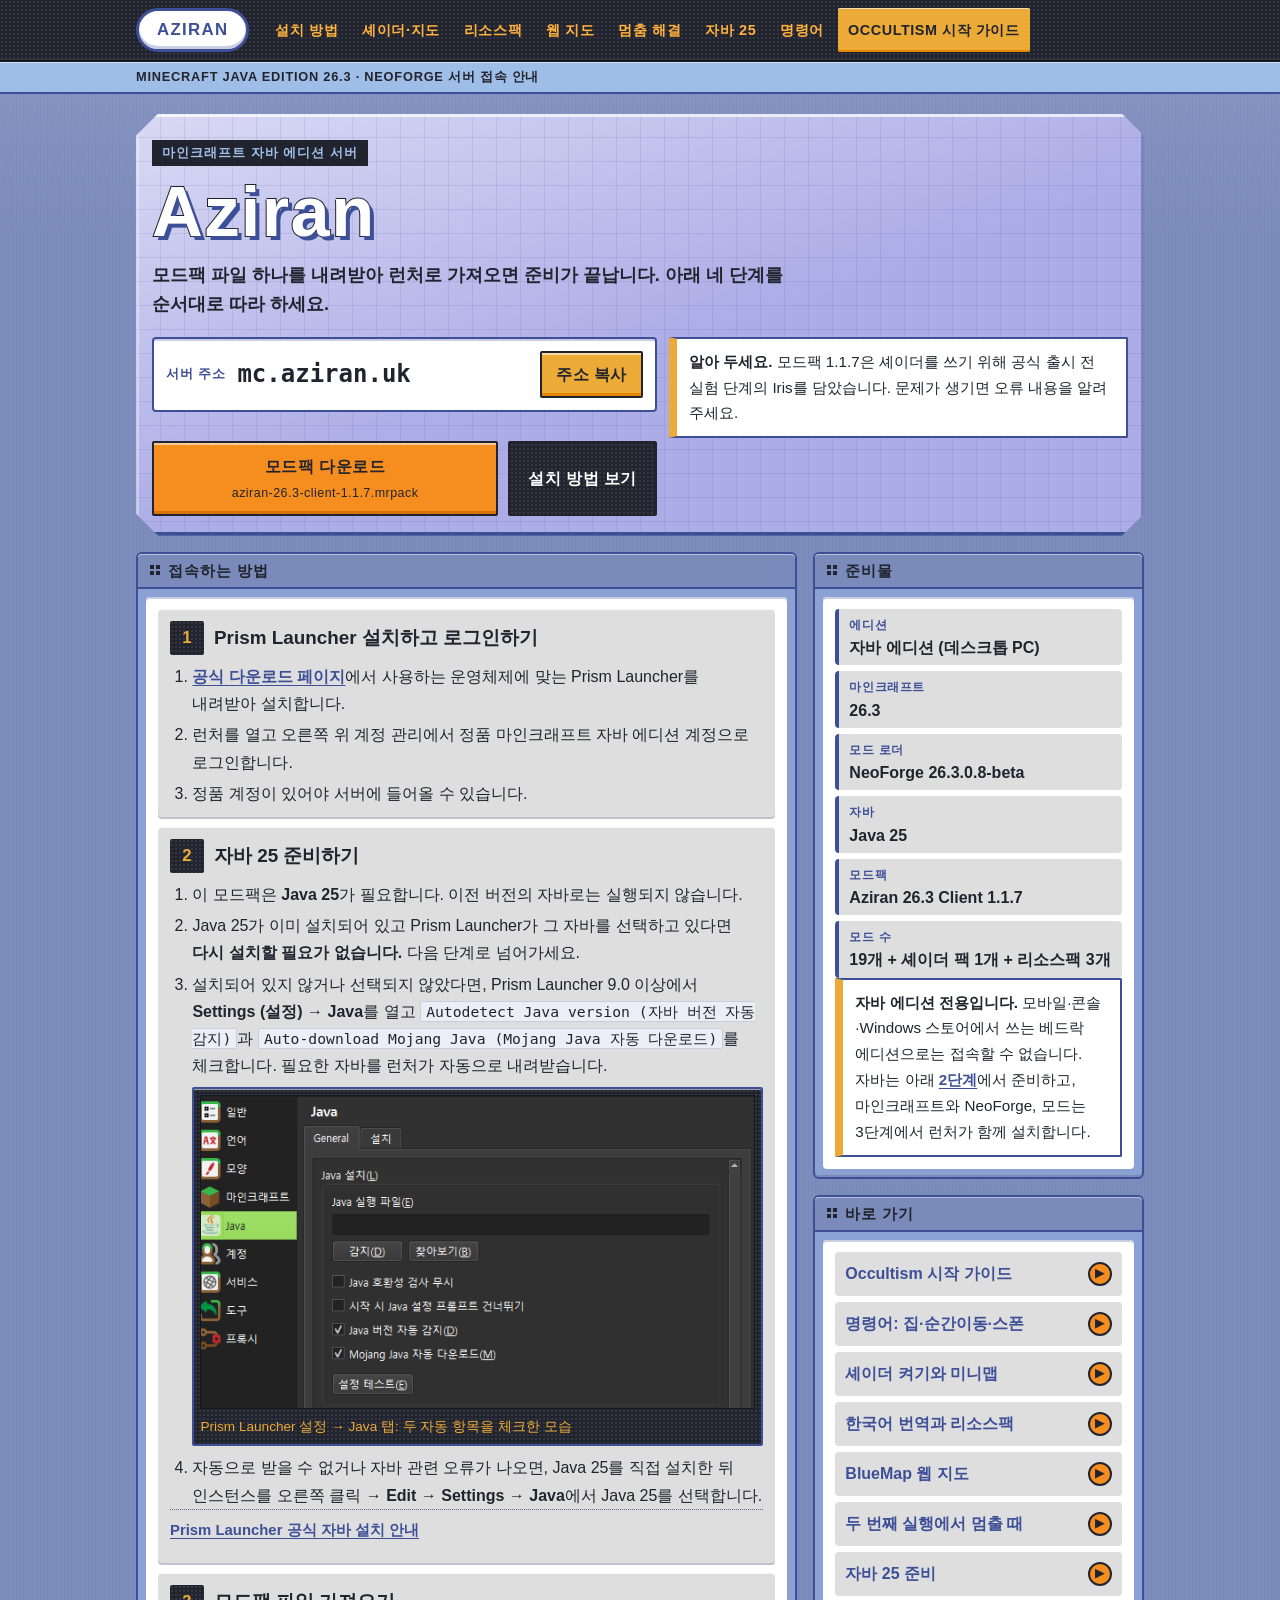
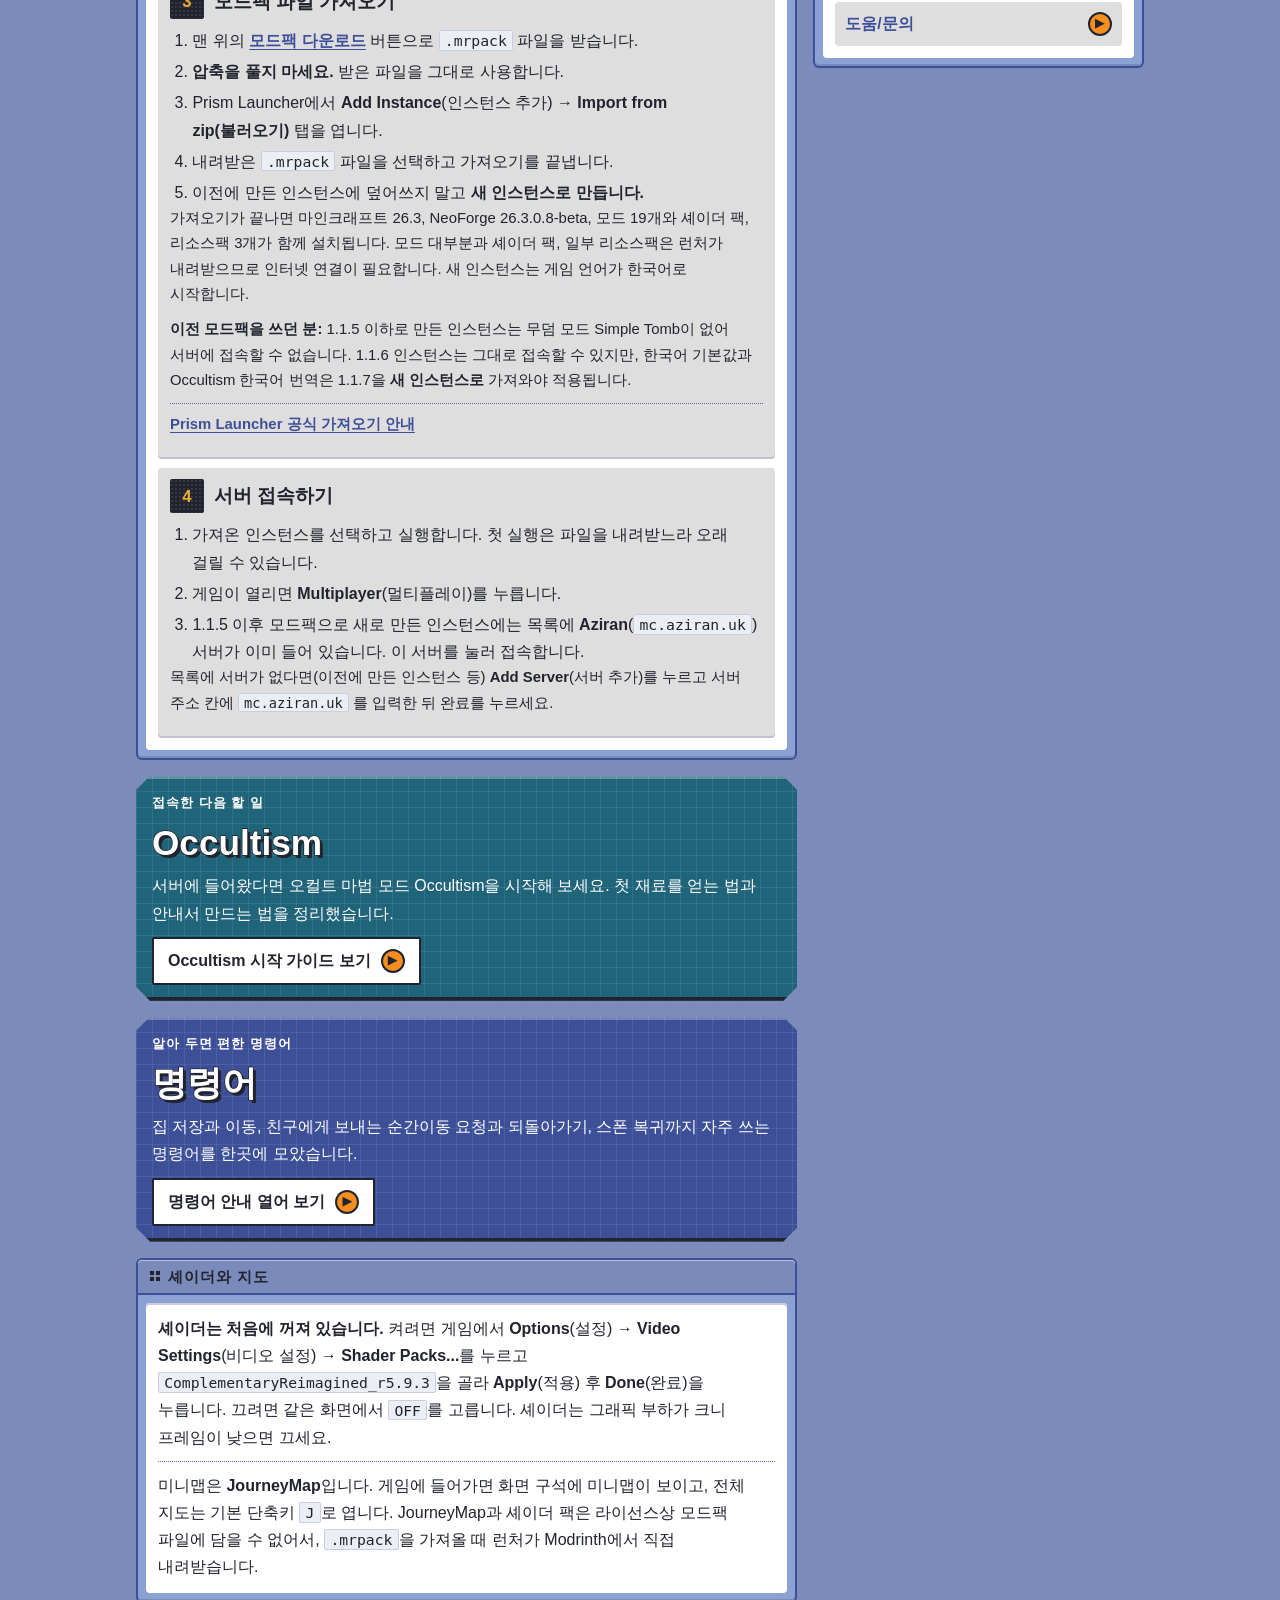
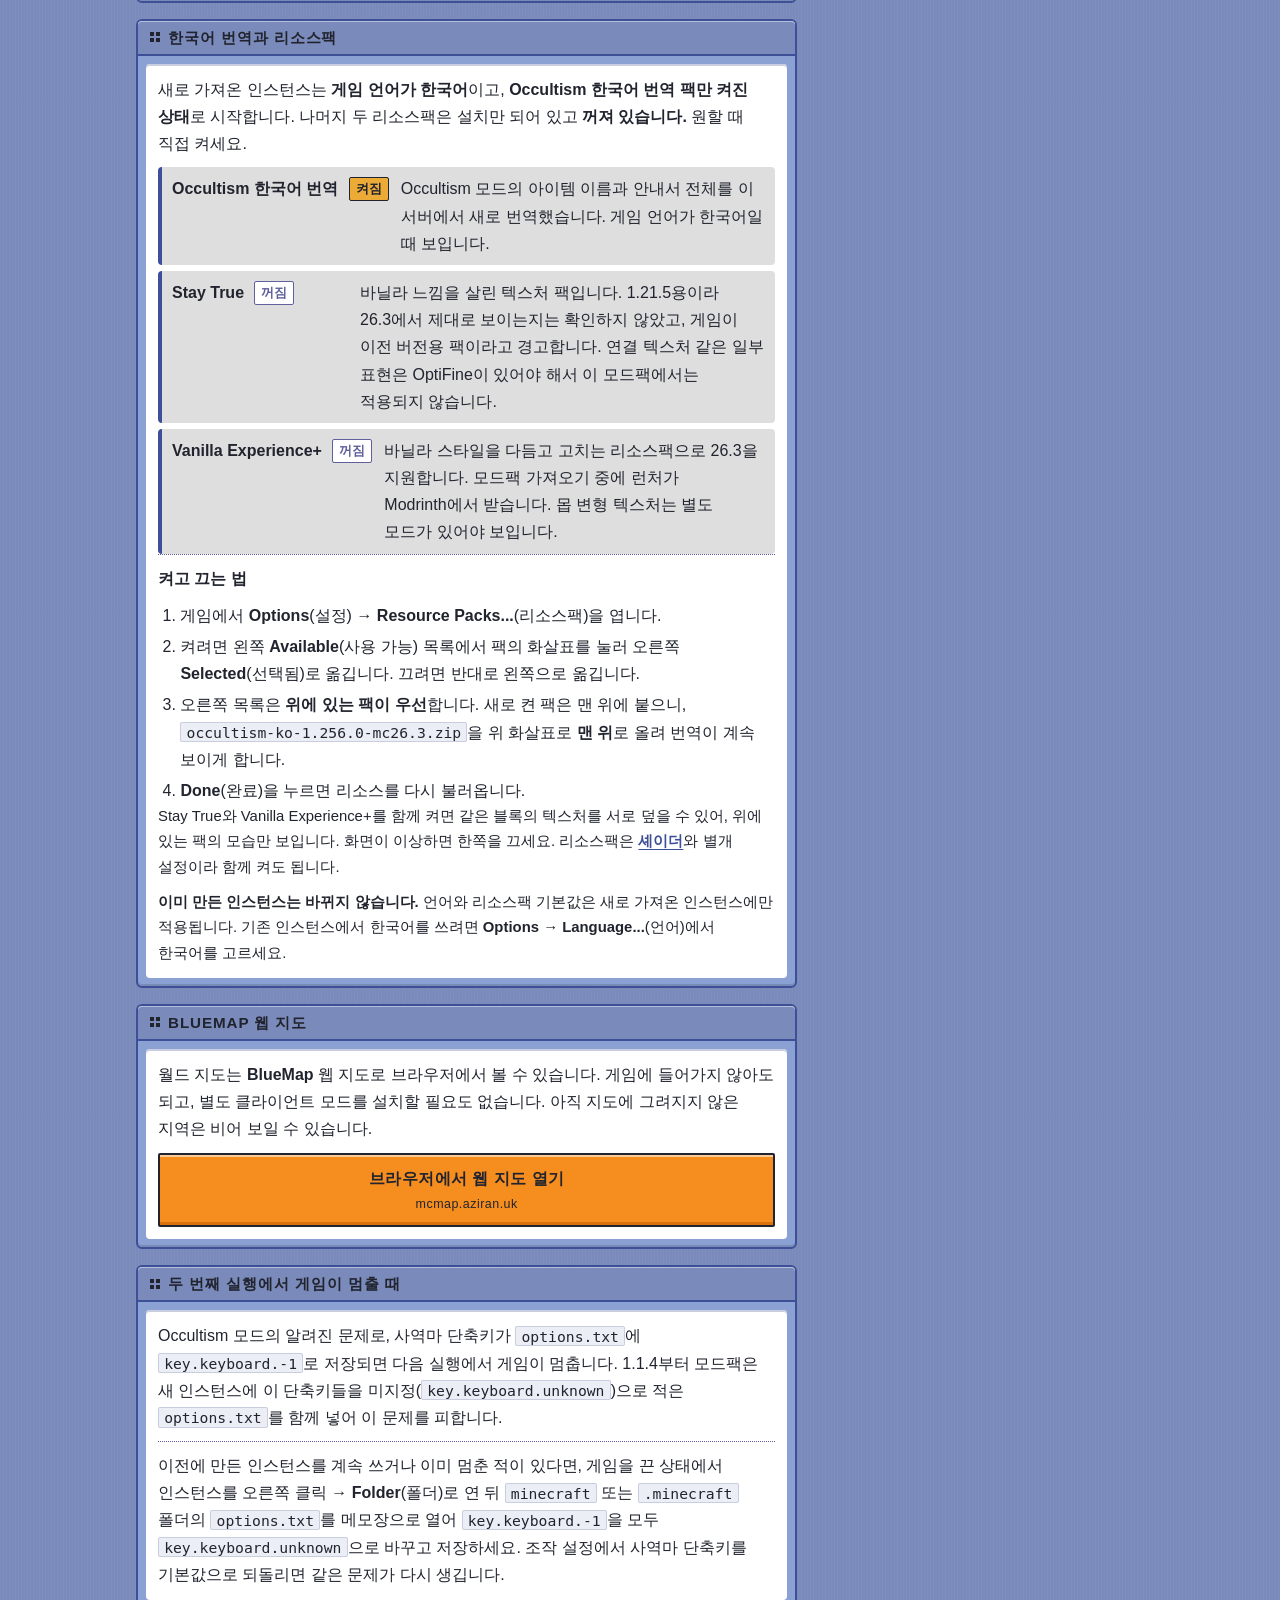
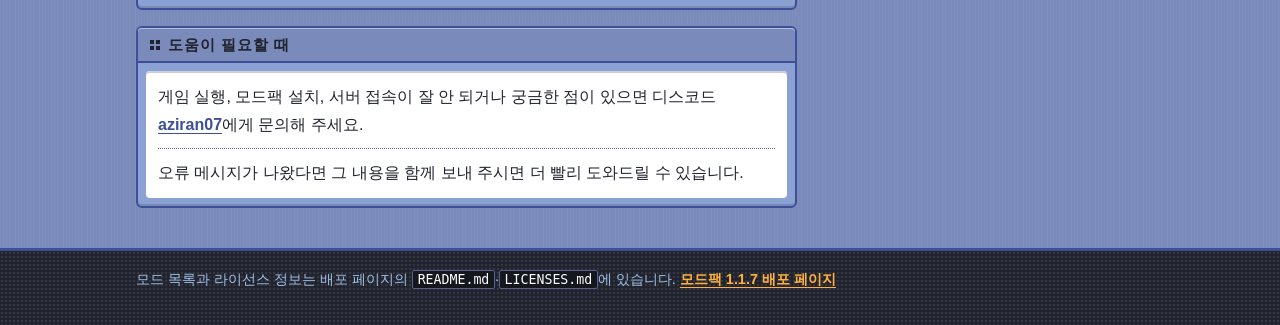
==== site/index.html @ 50ed3f06 "Build client 1.1.7 with Korean translation and optional resource packs" ====
<!DOCTYPE html>
<html lang="ko">
<head>
<meta charset="utf-8">
<meta name="viewport" content="width=device-width, initial-scale=1">
<title>Aziran 마인크래프트 서버 접속 안내</title>
<meta name="description" content="Aziran 마인크래프트 자바 에디션 서버 접속 안내. 모드팩을 내려받아 Prism Launcher로 가져오고 mc.aziran.uk 에 접속하는 방법.">
<meta name="color-scheme" content="light">
<link rel="stylesheet" href="styles.css">
<link rel="icon" href="data:image/svg+xml,%3Csvg xmlns='http://www.w3.org/2000/svg' viewBox='0 0 16 16'%3E%3Crect width='16' height='16' fill='%2321242e'/%3E%3Crect x='2' y='9' width='12' height='5' fill='%237a8aba'/%3E%3Crect x='6' y='4' width='4' height='5' fill='%23f68d1f'/%3E%3C/svg%3E">
</head>
<body>

<a class="skip-link" href="#steps">설치 방법으로 건너뛰기</a>

<header class="masthead">
  <div class="topbar">
    <div class="wrap topbar-inner">
      <a class="logo-pill" href="index.html" aria-current="page">AZIRAN</a>
      <nav aria-label="주요 메뉴">
        <ul class="nav-list">
          <li><a href="#steps">설치 방법</a></li>
          <li><a href="#extras">셰이더·지도</a></li>
          <li><a href="#resourcepacks">리소스팩</a></li>
          <li><a href="#webmap">웹 지도</a></li>
          <li><a href="#keys">멈춤 해결</a></li>
          <li><a href="#java">자바 25</a></li>
          <li><a href="commands.html">명령어</a></li>
          <li class="nav-feature"><a href="occultism.html">Occultism 시작 가이드</a></li>
        </ul>
      </nav>
    </div>
  </div>
  <div class="substrip">
    <div class="wrap"><p>Minecraft Java Edition 26.3 · NeoForge 서버 접속 안내</p></div>
  </div>
</header>

<main class="wrap layout">

  <section class="hero-panel chamfer" aria-labelledby="hero-title">
    <p class="eyebrow">마인크래프트 자바 에디션 서버</p>
    <h1 class="hero-title" id="hero-title">Aziran</h1>
    <p class="hero-lede">모드팩 파일 하나를 내려받아 런처로 가져오면 준비가 끝납니다. 아래 네 단계를 순서대로 따라 하세요.</p>

    <div class="hero-grid">
      <div>
        <div class="address">
          <span class="address-label" id="address-label">서버 주소</span>
          <code class="address-value" id="server-address" tabindex="-1">mc.aziran.uk</code>
          <button type="button" class="btn btn-ghost copy-btn" id="copy-address"
                  data-copy-target="server-address"
                  aria-describedby="address-label">주소 복사</button>
        </div>
        <p class="copy-status" id="copy-status" role="status" aria-live="polite"></p>

        <div class="cta-row">
          <a class="btn btn-primary" href="https://github.com/aziran07/AziranMinecraftServer/releases/download/client-1.1.7/aziran-26.3-client-1.1.7.mrpack">
            모드팩 다운로드
            <span class="btn-sub">aziran-26.3-client-1.1.7.mrpack</span>
          </a>
          <a class="btn btn-quiet" href="#steps">설치 방법 보기</a>
        </div>
      </div>

      <p class="note note-hero">
        <strong>알아 두세요.</strong> 모드팩 1.1.7은 셰이더를 쓰기 위해 공식 출시 전 실험 단계의 Iris를 담았습니다.
        문제가 생기면 오류 내용을 알려 주세요.
      </p>
    </div>
  </section>

  <aside class="rail" aria-label="준비물과 바로 가기">

    <section class="panel" aria-labelledby="specs-title">
      <h2 class="panel-head" id="specs-title">준비물</h2>
      <div class="panel-body">
        <dl class="spec-grid">
          <div class="spec">
            <dt>에디션</dt>
            <dd>자바 에디션 (데스크톱 PC)</dd>
          </div>
          <div class="spec">
            <dt>마인크래프트</dt>
            <dd>26.3</dd>
          </div>
          <div class="spec">
            <dt>모드 로더</dt>
            <dd>NeoForge 26.3.0.8-beta</dd>
          </div>
          <div class="spec">
            <dt>자바</dt>
            <dd>Java 25</dd>
          </div>
          <div class="spec">
            <dt>모드팩</dt>
            <dd>Aziran 26.3 Client 1.1.7</dd>
          </div>
          <div class="spec">
            <dt>모드 수</dt>
            <dd>19개 + 셰이더 팩 1개 + 리소스팩 3개</dd>
          </div>
        </dl>
        <p class="note">
          <strong>자바 에디션 전용입니다.</strong> 모바일·콘솔·Windows 스토어에서 쓰는 베드락 에디션으로는 접속할 수 없습니다.
          자바는 아래 <a href="#java">2단계</a>에서 준비하고, 마인크래프트와 NeoForge, 모드는 3단계에서 런처가 함께 설치합니다.
        </p>
      </div>
    </section>

    <nav class="panel" aria-labelledby="quick-title">
      <h2 class="panel-head" id="quick-title">바로 가기</h2>
      <div class="panel-body">
        <ul class="quick-links">
          <li><a href="occultism.html">Occultism 시작 가이드 <span class="arrow" aria-hidden="true">▶</span></a></li>
          <li><a href="commands.html">명령어: 집·순간이동·스폰 <span class="arrow" aria-hidden="true">▶</span></a></li>
          <li><a href="#extras">셰이더 켜기와 미니맵 <span class="arrow" aria-hidden="true">▶</span></a></li>
          <li><a href="#resourcepacks">한국어 번역과 리소스팩 <span class="arrow" aria-hidden="true">▶</span></a></li>
          <li><a href="#webmap">BlueMap 웹 지도 <span class="arrow" aria-hidden="true">▶</span></a></li>
          <li><a href="#keys">두 번째 실행에서 멈출 때 <span class="arrow" aria-hidden="true">▶</span></a></li>
          <li><a href="#java">자바 25 준비 <span class="arrow" aria-hidden="true">▶</span></a></li>
          <li><a href="#help">도움/문의 <span class="arrow" aria-hidden="true">▶</span></a></li>
        </ul>
      </div>
    </nav>

  </aside>

  <div class="content">

    <section class="panel" id="steps" aria-labelledby="steps-title">
      <h2 class="panel-head" id="steps-title">접속하는 방법</h2>
      <div class="panel-body">
        <ol class="step-list">

          <li class="step">
            <h3 class="step-title"><span class="step-num" aria-hidden="true">1</span>Prism Launcher 설치하고 로그인하기</h3>
            <ol class="substeps">
              <li><a href="https://prismlauncher.org/download/">공식 다운로드 페이지</a>에서 사용하는 운영체제에 맞는 Prism Launcher를 내려받아 설치합니다.</li>
              <li>런처를 열고 오른쪽 위 계정 관리에서 정품 마인크래프트 자바 에디션 계정으로 로그인합니다.</li>
              <li>정품 계정이 있어야 서버에 들어올 수 있습니다.</li>
            </ol>
          </li>

          <li class="step" id="java">
            <h3 class="step-title"><span class="step-num" aria-hidden="true">2</span>자바 25 준비하기</h3>
            <ol class="substeps">
              <li>이 모드팩은 <strong>Java 25</strong>가 필요합니다. 이전 버전의 자바로는 실행되지 않습니다.</li>
              <li>Java 25가 이미 설치되어 있고 Prism Launcher가 그 자바를 선택하고 있다면 <strong>다시 설치할 필요가 없습니다.</strong> 다음 단계로 넘어가세요.</li>
              <li>설치되어 있지 않거나 선택되지 않았다면, Prism Launcher 9.0 이상에서 <strong>Settings (설정) → Java</strong>를 열고 <code>Autodetect Java version (자바 버전 자동 감지)</code>과 <code>Auto-download Mojang Java (Mojang Java 자동 다운로드)</code>를 체크합니다. 필요한 자바를 런처가 자동으로 내려받습니다.
                <figure class="shot">
                  <img src="prism-java-settings.png" width="624" height="352" loading="lazy" decoding="async" alt="Prism Launcher 설정 창의 Java 탭. Autodetect Java version(자바 버전 자동 감지)과 Auto-download Mojang Java(Mojang Java 자동 다운로드) 항목이 체크되어 있는 화면">
                  <figcaption>Prism Launcher 설정 → Java 탭: 두 자동 항목을 체크한 모습</figcaption>
                </figure>
              </li>
              <li>자동으로 받을 수 없거나 자바 관련 오류가 나오면, Java 25를 직접 설치한 뒤 인스턴스를 오른쪽 클릭 → <strong>Edit</strong> → <strong>Settings → Java</strong>에서 Java 25를 선택합니다.</li>
            </ol>
            <p class="links"><a href="https://prismlauncher.org/wiki/getting-started/installing-java/">Prism Launcher 공식 자바 설치 안내</a></p>
          </li>

          <li class="step">
            <h3 class="step-title"><span class="step-num" aria-hidden="true">3</span>모드팩 파일 가져오기</h3>
            <ol class="substeps">
              <li>맨 위의 <a href="https://github.com/aziran07/AziranMinecraftServer/releases/download/client-1.1.7/aziran-26.3-client-1.1.7.mrpack"><strong>모드팩 다운로드</strong></a> 버튼으로 <code>.mrpack</code> 파일을 받습니다.</li>
              <li><strong>압축을 풀지 마세요.</strong> 받은 파일을 그대로 사용합니다.</li>
              <li>Prism Launcher에서 <strong>Add Instance</strong>(인스턴스 추가) → <strong>Import from zip(불러오기)</strong> 탭을 엽니다.</li>
              <li>내려받은 <code>.mrpack</code> 파일을 선택하고 가져오기를 끝냅니다.</li>
              <li>이전에 만든 인스턴스에 덮어쓰지 말고 <strong>새 인스턴스로 만듭니다.</strong></li>
            </ol>
            <p class="hint">가져오기가 끝나면 마인크래프트 26.3, NeoForge 26.3.0.8-beta, 모드 19개와 셰이더 팩, 리소스팩 3개가 함께 설치됩니다. 모드 대부분과 셰이더 팩, 일부 리소스팩은 런처가 내려받으므로 인터넷 연결이 필요합니다. 새 인스턴스는 게임 언어가 한국어로 시작합니다.</p>
            <p class="hint"><strong>이전 모드팩을 쓰던 분:</strong> 1.1.5 이하로 만든 인스턴스는 무덤 모드 Simple Tomb이 없어 서버에 접속할 수 없습니다. 1.1.6 인스턴스는 그대로 접속할 수 있지만, 한국어 기본값과 Occultism 한국어 번역은 1.1.7을 <strong>새 인스턴스로</strong> 가져와야 적용됩니다.</p>
            <p class="links"><a href="https://prismlauncher.org/wiki/help-pages/zip-import/">Prism Launcher 공식 가져오기 안내</a></p>
          </li>

          <li class="step">
            <h3 class="step-title"><span class="step-num" aria-hidden="true">4</span>서버 접속하기</h3>
            <ol class="substeps">
              <li>가져온 인스턴스를 선택하고 실행합니다. 첫 실행은 파일을 내려받느라 오래 걸릴 수 있습니다.</li>
              <li>게임이 열리면 <strong>Multiplayer</strong>(멀티플레이)를 누릅니다.</li>
              <li>1.1.5 이후 모드팩으로 새로 만든 인스턴스에는 목록에 <strong>Aziran</strong>(<code>mc.aziran.uk</code>) 서버가 이미 들어 있습니다. 이 서버를 눌러 접속합니다.</li>
            </ol>
            <p class="hint">목록에 서버가 없다면(이전에 만든 인스턴스 등) <strong>Add Server</strong>(서버 추가)를 누르고 서버 주소 칸에 <code>mc.aziran.uk</code> 를 입력한 뒤 완료를 누르세요.</p>
          </li>

        </ol>
      </div>
    </section>

    <section class="promo chamfer" aria-labelledby="occult-promo-title">
      <p class="promo-label">접속한 다음 할 일</p>
      <h2 class="promo-title" id="occult-promo-title">Occultism</h2>
      <p>서버에 들어왔다면 오컬트 마법 모드 Occultism을 시작해 보세요. 첫 재료를 얻는 법과 안내서 만드는 법을 정리했습니다.</p>
      <a class="promo-link" href="occultism.html">Occultism 시작 가이드 보기 <span class="arrow" aria-hidden="true">▶</span></a>
    </section>

    <section class="promo promo-commands chamfer" aria-labelledby="command-promo-title">
      <p class="promo-label">알아 두면 편한 명령어</p>
      <h2 class="promo-title" id="command-promo-title">명령어</h2>
      <p>집 저장과 이동, 친구에게 보내는 순간이동 요청과 되돌아가기, 스폰 복귀까지 자주 쓰는 명령어를 한곳에 모았습니다.</p>
      <a class="promo-link" href="commands.html">명령어 안내 열어 보기 <span class="arrow" aria-hidden="true">▶</span></a>
    </section>

    <section class="panel trouble" id="extras" aria-labelledby="extras-title">
      <h2 class="panel-head" id="extras-title">셰이더와 지도</h2>
      <div class="panel-body">
        <p>
          <strong>셰이더는 처음에 꺼져 있습니다.</strong> 켜려면 게임에서 <strong>Options</strong>(설정) → <strong>Video Settings</strong>(비디오 설정) →
          <strong>Shader Packs...</strong>를 누르고 <code>ComplementaryReimagined_r5.9.3</code>을 골라 <strong>Apply</strong>(적용) 후 <strong>Done</strong>(완료)을 누릅니다.
          끄려면 같은 화면에서 <code>OFF</code>를 고릅니다. 셰이더는 그래픽 부하가 크니 프레임이 낮으면 끄세요.
        </p>
        <p class="dotted">
          미니맵은 <strong>JourneyMap</strong>입니다. 게임에 들어가면 화면 구석에 미니맵이 보이고, 전체 지도는 기본 단축키 <code>J</code>로 엽니다.
          JourneyMap과 셰이더 팩은 라이선스상 모드팩 파일에 담을 수 없어서, <code>.mrpack</code>을 가져올 때 런처가 Modrinth에서 직접 내려받습니다.
        </p>
      </div>
    </section>

    <section class="panel" id="resourcepacks" aria-labelledby="resourcepacks-title">
      <h2 class="panel-head" id="resourcepacks-title">한국어 번역과 리소스팩</h2>
      <div class="panel-body">
        <p>
          새로 가져온 인스턴스는 <strong>게임 언어가 한국어</strong>이고, <strong>Occultism 한국어 번역 팩만 켜진 상태</strong>로 시작합니다.
          나머지 두 리소스팩은 설치만 되어 있고 <strong>꺼져 있습니다.</strong> 원할 때 직접 켜세요.
        </p>
        <dl class="cmd-list">
          <div class="cmd">
            <dt>Occultism 한국어 번역 <span class="state-on">켜짐</span></dt>
            <dd>Occultism 모드의 아이템 이름과 안내서 전체를 이 서버에서 새로 번역했습니다. 게임 언어가 한국어일 때 보입니다.</dd>
          </div>
          <div class="cmd">
            <dt>Stay True <span class="state-off">꺼짐</span></dt>
            <dd>바닐라 느낌을 살린 텍스처 팩입니다. 1.21.5용이라 26.3에서 제대로 보이는지는 확인하지 않았고, 게임이 이전 버전용 팩이라고 경고합니다. 연결 텍스처 같은 일부 표현은 OptiFine이 있어야 해서 이 모드팩에서는 적용되지 않습니다.</dd>
          </div>
          <div class="cmd">
            <dt>Vanilla Experience+ <span class="state-off">꺼짐</span></dt>
            <dd>바닐라 스타일을 다듬고 고치는 리소스팩으로 26.3을 지원합니다. 모드팩 가져오기 중에 런처가 Modrinth에서 받습니다. 몹 변형 텍스처는 별도 모드가 있어야 보입니다.</dd>
          </div>
        </dl>
        <p class="dotted"><strong>켜고 끄는 법</strong></p>
        <ol class="substeps">
          <li>게임에서 <strong>Options</strong>(설정) → <strong>Resource Packs...</strong>(리소스팩)을 엽니다.</li>
          <li>켜려면 왼쪽 <strong>Available</strong>(사용 가능) 목록에서 팩의 화살표를 눌러 오른쪽 <strong>Selected</strong>(선택됨)로 옮깁니다. 끄려면 반대로 왼쪽으로 옮깁니다.</li>
          <li>오른쪽 목록은 <strong>위에 있는 팩이 우선</strong>합니다. 새로 켠 팩은 맨 위에 붙으니, <code>occultism-ko-1.256.0-mc26.3.zip</code>을 위 화살표로 <strong>맨 위</strong>로 올려 번역이 계속 보이게 합니다.</li>
          <li><strong>Done</strong>(완료)을 누르면 리소스를 다시 불러옵니다.</li>
        </ol>
        <p class="hint">
          Stay True와 Vanilla Experience+를 함께 켜면 같은 블록의 텍스처를 서로 덮을 수 있어, 위에 있는 팩의 모습만 보입니다. 화면이 이상하면 한쪽을 끄세요.
          리소스팩은 <a href="#extras">셰이더</a>와 별개 설정이라 함께 켜도 됩니다.
        </p>
        <p class="hint">
          <strong>이미 만든 인스턴스는 바뀌지 않습니다.</strong> 언어와 리소스팩 기본값은 새로 가져온 인스턴스에만 적용됩니다.
          기존 인스턴스에서 한국어를 쓰려면 <strong>Options</strong> → <strong>Language...</strong>(언어)에서 한국어를 고르세요.
        </p>
      </div>
    </section>

    <section class="panel" id="webmap" aria-labelledby="webmap-title">
      <h2 class="panel-head" id="webmap-title">BlueMap 웹 지도</h2>
      <div class="panel-body">
        <p>
          월드 지도는 <strong>BlueMap</strong> 웹 지도로 브라우저에서 볼 수 있습니다. 게임에 들어가지 않아도 되고, 별도 클라이언트 모드를 설치할 필요도 없습니다.
          아직 지도에 그려지지 않은 지역은 비어 보일 수 있습니다.
        </p>
        <div class="cta-row">
          <a class="btn btn-primary" href="https://mcmap.aziran.uk/">
            브라우저에서 웹 지도 열기
            <span class="btn-sub">mcmap.aziran.uk</span>
          </a>
        </div>
      </div>
    </section>

    <section class="panel trouble" id="keys" aria-labelledby="keys-title">
      <h2 class="panel-head" id="keys-title">두 번째 실행에서 게임이 멈출 때</h2>
      <div class="panel-body">
        <p>
          Occultism 모드의 알려진 문제로, 사역마 단축키가 <code>options.txt</code>에 <code>key.keyboard.-1</code>로 저장되면 다음 실행에서 게임이 멈춥니다.
          1.1.4부터 모드팩은 새 인스턴스에 이 단축키들을 미지정(<code>key.keyboard.unknown</code>)으로 적은 <code>options.txt</code>를 함께 넣어 이 문제를 피합니다.
        </p>
        <p class="dotted">
          이전에 만든 인스턴스를 계속 쓰거나 이미 멈춘 적이 있다면, 게임을 끈 상태에서 인스턴스를 오른쪽 클릭 → <strong>Folder</strong>(폴더)로 연 뒤
          <code>minecraft</code> 또는 <code>.minecraft</code> 폴더의 <code>options.txt</code>를 메모장으로 열어 <code>key.keyboard.-1</code>을 모두
          <code>key.keyboard.unknown</code>으로 바꾸고 저장하세요. 조작 설정에서 사역마 단축키를 기본값으로 되돌리면 같은 문제가 다시 생깁니다.
        </p>
      </div>
    </section>

    <section class="panel" id="help" aria-labelledby="help-title">
      <h2 class="panel-head" id="help-title">도움이 필요할 때</h2>
      <div class="panel-body">
        <p>
          게임 실행, 모드팩 설치, 서버 접속이 잘 안 되거나 궁금한 점이 있으면 디스코드 <a href="https://discord.com/users/1089166615955914772"><strong>aziran07</strong></a>에게 문의해 주세요.
        </p>
        <p class="dotted">오류 메시지가 나왔다면 그 내용을 함께 보내 주시면 더 빨리 도와드릴 수 있습니다.</p>
      </div>
    </section>

  </div>

</main>

<footer class="site-footer">
  <div class="wrap">
    <p>
      모드 목록과 라이선스 정보는 배포 페이지의 <code>README.md</code>·<code>LICENSES.md</code>에 있습니다.
      <a href="https://github.com/aziran07/AziranMinecraftServer/releases/tag/client-1.1.7">모드팩 1.1.7 배포 페이지</a>
    </p>
  </div>
</footer>

<script src="app.js" defer></script>
</body>
</html>
---- site/styles.css ----
/* Aziran join guide — Y2K console chrome: periwinkle beveled plates, carbon dotted
   command bars, and amber/orange used only for "go here" cues. See root DESIGN.md. */

:root {
  color-scheme: light;

  --signal:        #f68d1f;
  --signal-deep:   #d9730a;
  --amber:         #ecab37;
  --nav-gold:      #e48600;
  --nav-gold-lit:  #ffb13d;
  --canvas:        #7a8aba;
  --canvas-soft:   #9fbee7;
  --lavender:      #acace7;
  --ice:           #c0d5e6;
  --periwinkle:    #8ba1d4;
  --chrome-indigo: #3d4f97;
  --muted-indigo:  #60619c;
  --platinum:      #dedede;
  --surface:       #ffffff;
  --carbon:        #21242e;
  --carbon-deep:   #15171e;
  --hairline:      #5a5f8c;
  --ink:           #21242e;
  --ink-soft:      #3d4f97;
  --teal:          #206479;
  --alert:         #b3000e;

  --gutter: 16px;
  --measure: 1040px;
  --chamfer: 14px;

  --bevel: inset 0 1px 0 rgba(255, 255, 255, 0.55), inset 0 -2px 0 rgba(33, 36, 46, 0.18);
  --dots: radial-gradient(rgba(255, 255, 255, 0.09) 1px, transparent 1.4px);
}

*, *::before, *::after { box-sizing: border-box; }

html { -webkit-text-size-adjust: 100%; }

body {
  margin: 0;
  min-width: 0;
  background-color: var(--canvas);
  background-image:
    linear-gradient(180deg, rgba(255, 255, 255, 0.10), rgba(255, 255, 255, 0) 240px),
    repeating-linear-gradient(90deg, rgba(255, 255, 255, 0.035) 0 1px, transparent 1px 3px);
  color: var(--ink);
  font-family: Arial, "Apple SD Gothic Neo", "Malgun Gothic", "Noto Sans KR",
               "Pretendard", "Segoe UI", system-ui, sans-serif;
  font-size: 16px;
  line-height: 1.7;
  word-break: keep-all;
  overflow-wrap: anywhere;
}

code {
  font-family: ui-monospace, "SFMono-Regular", "Consolas", "DejaVu Sans Mono", monospace;
  font-size: 0.92em;
  background: #eceef5;
  border: 1px solid #c9cde0;
  border-radius: 2px;
  padding: 0.05em 0.35em;
}

a {
  color: var(--ink-soft);
  font-weight: 700;
  text-decoration-thickness: 1px;
  text-underline-offset: 3px;
}
a:hover { color: var(--carbon); text-decoration-thickness: 2px; }

:focus-visible {
  outline: 3px solid var(--carbon);
  outline-offset: 2px;
  box-shadow: 0 0 0 6px var(--amber);
}

.wrap {
  width: 100%;
  max-width: var(--measure);
  margin-inline: auto;
  padding-inline: var(--gutter);
}

.skip-link {
  position: absolute;
  left: -9999px;
  top: 0;
  z-index: 10;
  background: var(--amber);
  color: var(--carbon);
  padding: 10px 14px;
  font-weight: 700;
}
.skip-link:focus { left: 8px; top: 8px; }

.chamfer {
  clip-path: polygon(var(--chamfer) 0, calc(100% - var(--chamfer)) 0, 100% var(--chamfer),
                     100% calc(100% - var(--chamfer)), calc(100% - var(--chamfer)) 100%,
                     var(--chamfer) 100%, 0 calc(100% - var(--chamfer)), 0 var(--chamfer));
}

/* ---------- command bar + sub strip ---------- */

.topbar {
  background-color: var(--carbon);
  background-image: var(--dots);
  background-size: 4px 4px;
  border-bottom: 2px solid var(--carbon-deep);
  box-shadow: inset 0 -1px 0 rgba(255, 255, 255, 0.08);
}

.topbar-inner {
  display: flex;
  flex-wrap: wrap;
  align-items: center;
  gap: 8px 16px;
  padding-block: 8px;
}

.topbar :focus-visible { outline-color: var(--amber); box-shadow: 0 0 0 6px var(--carbon-deep); }

.logo-pill {
  display: inline-flex;
  align-items: center;
  min-height: 44px;
  padding: 4px 18px;
  background: var(--surface);
  border: 3px solid var(--chrome-indigo);
  border-radius: 9999px;
  box-shadow: inset 0 -3px 0 #c9cde0;
  color: var(--chrome-indigo);
  font-family: "Arial Black", Arial, sans-serif;
  font-weight: 900;
  font-size: 1.05rem;
  letter-spacing: 0.08em;
  text-decoration: none;
}
.logo-pill:hover { color: var(--carbon); }

.nav-list {
  display: flex;
  flex-wrap: wrap;
  gap: 2px 4px;
  margin: 0;
  padding: 0;
  list-style: none;
}

.nav-list a {
  display: inline-flex;
  align-items: center;
  min-height: 44px;
  padding: 4px 10px;
  color: var(--nav-gold-lit);
  font-size: 0.9rem;
  letter-spacing: 0.04em;
  text-decoration: none;
  text-transform: uppercase;
}
.nav-list a:hover { color: var(--surface); text-decoration: underline; }
.nav-list a[aria-current="page"] {
  color: var(--surface);
  box-shadow: inset 0 -3px 0 var(--nav-gold);
}

.nav-list .nav-feature a {
  color: var(--carbon);
  background: var(--amber);
  border-radius: 2px;
  box-shadow: inset 0 1px 0 rgba(255, 255, 255, 0.6), inset 0 -2px 0 var(--nav-gold);
}
.nav-list .nav-feature a:hover { background: var(--nav-gold-lit); color: var(--carbon); text-decoration: none; }
.nav-list .nav-feature a[aria-current="page"] { background: var(--surface); }

.substrip {
  background: var(--canvas-soft);
  border-bottom: 2px solid var(--chrome-indigo);
  box-shadow: inset 0 1px 0 rgba(255, 255, 255, 0.6);
}
.substrip p {
  margin: 0;
  padding-block: 4px;
  font-size: 0.8rem;
  font-weight: 700;
  letter-spacing: 0.06em;
  text-transform: uppercase;
  color: var(--carbon);
}

/* ---------- page grid ---------- */

main { padding-block: 20px 8px; }

.layout {
  display: grid;
  gap: 16px;
  grid-template-columns: minmax(0, 1fr);
  grid-template-areas: "hero" "rail" "content";
}
.hero-panel { grid-area: hero; }
.rail       { grid-area: rail; }
.content    { grid-area: content; }

.content, .rail {
  display: grid;
  gap: 16px;
  align-content: start;
  min-width: 0;
}

@media (min-width: 820px) {
  .layout {
    grid-template-columns: minmax(0, 2fr) minmax(0, 1fr);
    grid-template-areas: "hero hero" "content rail";
  }
}

/* ---------- hero plate ---------- */

.hero-panel {
  --chamfer: 22px;
  position: relative;
  padding: 24px 16px 20px;
  background-color: var(--lavender);
  background-image:
    linear-gradient(90deg, rgba(61, 79, 151, 0.12) 1px, transparent 1px),
    linear-gradient(0deg, rgba(61, 79, 151, 0.12) 1px, transparent 1px),
    linear-gradient(160deg, rgba(255, 255, 255, 0.55), rgba(255, 255, 255, 0) 55%);
  background-size: 24px 24px, 24px 24px, 100% 100%;
  box-shadow: inset 0 3px 0 rgba(255, 255, 255, 0.7), inset 0 -4px 0 var(--chrome-indigo),
              inset 3px 0 0 rgba(255, 255, 255, 0.35), inset -3px 0 0 rgba(61, 79, 151, 0.45);
}
.hero-panel-occult { background-color: var(--ice); }

.eyebrow {
  display: inline-block;
  margin: 0 0 10px;
  padding: 2px 10px;
  background: var(--carbon);
  color: var(--canvas-soft);
  font-size: 0.8rem;
  font-weight: 700;
  letter-spacing: 0.08em;
  text-transform: uppercase;
}

.hero-title {
  margin: 0;
  font-family: "Arial Black", Arial, sans-serif;
  font-weight: 900;
  font-size: clamp(2.6rem, 12vw, 4.4rem);
  line-height: 1.02;
  letter-spacing: 0.02em;
  color: var(--surface);
  -webkit-text-stroke: 2px var(--carbon);
  paint-order: stroke fill;
  text-shadow: 4px 4px 0 var(--chrome-indigo);
}
.hero-title-ko {
  font-size: clamp(2rem, 8.5vw, 3.3rem);
  line-height: 1.15;
}

.hero-lede {
  margin: 14px 0 18px;
  max-width: 38em;
  font-size: clamp(1rem, 3.6vw, 1.12rem);
  font-weight: 700;
  line-height: 1.6;
  color: var(--carbon);
}

.hero-grid {
  display: grid;
  gap: 12px;
}
@media (min-width: 820px) {
  .hero-grid { grid-template-columns: minmax(0, 1.1fr) minmax(0, 1fr); align-items: start; }
}

/* ---------- address + buttons ---------- */

.address {
  display: flex;
  flex-wrap: wrap;
  align-items: center;
  gap: 8px 12px;
  padding: 12px;
  background: var(--surface);
  border: 2px solid var(--chrome-indigo);
  border-radius: 4px;
  box-shadow: inset 0 2px 0 #c9cde0;
}

.address-label {
  font-size: 0.8rem;
  font-weight: 700;
  letter-spacing: 0.06em;
  color: var(--ink-soft);
}

.address-value {
  font-size: clamp(1.15rem, 5vw, 1.5rem);
  font-weight: 700;
  color: var(--carbon);
  background: none;
  border: 0;
  padding: 0;
}

.copy-btn { margin-inline-start: auto; }

.copy-status {
  margin: 6px 2px 0;
  min-height: 1.6em;
  font-size: 0.92rem;
  font-weight: 700;
  color: var(--carbon);
}
.copy-status[data-state="ok"]   { color: var(--teal); }
.copy-status[data-state="fail"] { color: var(--alert); }

.cta-row {
  display: flex;
  flex-wrap: wrap;
  gap: 10px;
}

.btn {
  display: inline-flex;
  flex-direction: column;
  align-items: center;
  justify-content: center;
  gap: 2px;
  min-height: 48px;
  padding: 10px 18px;
  border: 2px solid var(--carbon);
  border-radius: 2px;
  font: inherit;
  font-weight: 700;
  letter-spacing: 0.03em;
  text-align: center;
  text-decoration: none;
  cursor: pointer;
}
.btn:active { transform: translateY(1px); }

.btn-primary {
  flex: 1 1 15rem;
  background: var(--signal);
  color: var(--carbon);
  box-shadow: inset 0 2px 0 rgba(255, 255, 255, 0.55), inset 0 -3px 0 var(--signal-deep);
}
.btn-primary:hover { background: var(--nav-gold-lit); color: var(--carbon); }

.btn-sub {
  font-size: 0.78rem;
  font-weight: 400;
  word-break: break-all;
}

.btn-quiet {
  flex: 0 1 auto;
  background: var(--carbon);
  background-image: var(--dots);
  background-size: 4px 4px;
  color: var(--surface);
}
.btn-quiet:hover { background-color: var(--chrome-indigo); color: var(--surface); }

.btn-ghost {
  min-height: 44px;
  padding: 8px 14px;
  background: var(--amber);
  color: var(--carbon);
  box-shadow: inset 0 2px 0 rgba(255, 255, 255, 0.55), inset 0 -3px 0 var(--nav-gold);
}
.btn-ghost:hover { background: var(--nav-gold-lit); }

.arrow {
  display: inline-grid;
  place-items: center;
  flex: none;
  width: 24px;
  height: 24px;
  border-radius: 9999px;
  background: var(--signal);
  border: 2px solid var(--carbon);
  color: var(--carbon);
  font-size: 0.8rem;
  line-height: 1;
}

/* ---------- panels ---------- */

.panel {
  background: var(--periwinkle);
  border: 2px solid var(--chrome-indigo);
  border-radius: 6px;
  box-shadow: var(--bevel);
  min-width: 0;
}

.panel-head {
  display: flex;
  align-items: center;
  gap: 8px;
  margin: 0;
  padding: 6px 12px;
  background: var(--canvas);
  border-bottom: 2px solid var(--chrome-indigo);
  border-radius: 4px 4px 0 0;
  box-shadow: inset 0 1px 0 rgba(255, 255, 255, 0.45);
  color: var(--carbon);
  font-size: 0.95rem;
  font-weight: 700;
  letter-spacing: 0.06em;
  line-height: 1.4;
  text-transform: uppercase;
}
.panel-head::before {
  content: "";
  flex: none;
  width: 10px;
  height: 10px;
  background:
    linear-gradient(var(--carbon) 0 0) 0 0 / 4px 4px no-repeat,
    linear-gradient(var(--carbon) 0 0) 6px 0 / 4px 4px no-repeat,
    linear-gradient(var(--carbon) 0 0) 0 6px / 4px 4px no-repeat,
    linear-gradient(var(--carbon) 0 0) 6px 6px / 4px 4px no-repeat;
}

.panel-body {
  margin: 8px;
  padding: 12px;
  background: var(--surface);
  border-radius: 4px;
  box-shadow: inset 0 2px 0 #c9cde0;
}
.panel-body > :first-child { margin-top: 0; }
.panel-body > :last-child  { margin-bottom: 0; }
.panel-body p { margin: 0 0 10px; }

/* ---------- specs rail ---------- */

.spec-grid {
  display: grid;
  grid-template-columns: repeat(auto-fit, minmax(140px, 1fr));
  gap: 6px;
  margin: 0;
}
@media (min-width: 820px) {
  .spec-grid { grid-template-columns: minmax(0, 1fr); }
}

.spec {
  display: grid;
  grid-template-columns: minmax(0, 1fr);
  padding: 6px 10px;
  background: var(--platinum);
  border-radius: 4px;
  border-left: 4px solid var(--chrome-indigo);
}
.spec dt {
  font-size: 0.78rem;
  font-weight: 700;
  letter-spacing: 0.05em;
  color: var(--ink-soft);
}
.spec dd {
  margin: 0;
  font-weight: 700;
  line-height: 1.45;
}

.quick-links {
  display: grid;
  gap: 6px;
  margin: 0;
  padding: 0;
  list-style: none;
}
.quick-links a {
  display: flex;
  align-items: center;
  justify-content: space-between;
  gap: 8px;
  min-height: 44px;
  padding: 6px 10px;
  background: var(--platinum);
  border-radius: 4px;
  color: var(--ink-soft);
  text-decoration: none;
}
.quick-links a:hover { background: var(--ice); color: var(--carbon); }

/* ---------- notes ---------- */

.note {
  margin: 12px 0 0;
  padding: 10px 12px;
  background: var(--surface);
  border: 2px solid var(--chrome-indigo);
  border-left: 8px solid var(--amber);
  border-radius: 2px;
  font-size: 0.95rem;
}
.note strong { color: var(--carbon); }
.hero-panel .note { margin-top: 0; }

.dotted { border-top: 1px dotted var(--muted-indigo); padding-top: 10px; }

/* ---------- steps ---------- */

.step-list {
  display: grid;
  gap: 8px;
  margin: 0;
  padding: 0;
  list-style: none;
}

.step {
  padding: 12px;
  background: var(--platinum);
  border-radius: 4px;
  box-shadow: inset 0 1px 0 rgba(255, 255, 255, 0.8), inset 0 -2px 0 #bfc2cf;
}

.step-title {
  display: flex;
  align-items: center;
  gap: 10px;
  margin: 0 0 8px;
  font-size: clamp(1.05rem, 4.2vw, 1.18rem);
  line-height: 1.4;
  color: var(--carbon);
}

.step-num {
  flex: none;
  display: grid;
  place-items: center;
  width: 34px;
  height: 34px;
  background: var(--carbon);
  background-image: var(--dots);
  background-size: 4px 4px;
  color: var(--amber);
  border-radius: 2px;
  font-family: "Arial Black", Arial, sans-serif;
  font-size: 1.05rem;
}

.substeps {
  display: grid;
  gap: 4px;
  margin: 0;
  padding-inline-start: 1.4em;
}

/* ---------- command list ---------- */

.cmd-list {
  display: grid;
  gap: 6px;
  margin: 0;
}
.cmd {
  display: grid;
  gap: 2px 12px;
  padding: 8px 10px;
  background: var(--platinum);
  border-radius: 4px;
  border-left: 4px solid var(--chrome-indigo);
}
@media (min-width: 560px) {
  .cmd { grid-template-columns: minmax(11em, auto) minmax(0, 1fr); align-items: baseline; }
}
.cmd dt { font-weight: 700; }
.cmd dt code { background: var(--surface); }
.cmd dd { margin: 0; }

/* Default on/off marks for resource packs: amber badge for on, quiet outline for off. */
.state-on, .state-off {
  display: inline-block;
  margin-inline-start: 6px;
  padding: 0 6px;
  border-radius: 2px;
  font-size: 0.8rem;
  vertical-align: 1px;
}
.state-on  { background: var(--amber); color: var(--carbon); border: 1px solid var(--carbon); }
.state-off { background: var(--surface); color: var(--muted-indigo); border: 1px solid var(--muted-indigo); }

.hint, .links {
  margin: 10px 0 0;
  font-size: 0.93rem;
}
.links { border-top: 1px dotted var(--muted-indigo); padding-top: 8px; }

.shot {
  margin: 8px 0 4px;
  padding: 6px;
  max-width: 624px;
  background: var(--carbon);
  background-image: var(--dots);
  background-size: 4px 4px;
  border: 2px solid var(--chrome-indigo);
  border-radius: 2px;
  box-shadow: var(--bevel);
}
.shot img {
  display: block;
  width: 100%;
  height: auto;
  border: 1px solid var(--carbon-deep);
}
.shot figcaption {
  margin-top: 6px;
  font-size: 0.85rem;
  color: var(--amber);
}

/* ---------- promo cards (Occultism, command guide) ---------- */

.promo {
  display: grid;
  gap: 10px;
  padding: 16px;
  background-color: var(--teal);
  background-image:
    linear-gradient(90deg, rgba(159, 190, 231, 0.14) 1px, transparent 1px),
    linear-gradient(0deg, rgba(159, 190, 231, 0.14) 1px, transparent 1px);
  background-size: 16px 16px;
  box-shadow: inset 0 3px 0 rgba(255, 255, 255, 0.3), inset 0 -4px 0 var(--carbon);
  color: var(--surface);
}
.promo-label {
  margin: 0;
  font-size: 0.8rem;
  font-weight: 700;
  letter-spacing: 0.08em;
  text-transform: uppercase;
  color: var(--surface);
}
.promo-title {
  margin: 0;
  font-family: "Arial Black", Arial, sans-serif;
  font-weight: 900;
  font-size: clamp(1.6rem, 6vw, 2.2rem);
  line-height: 1.1;
  color: var(--surface);
  -webkit-text-stroke: 1.5px var(--carbon);
  paint-order: stroke fill;
  text-shadow: 3px 3px 0 var(--carbon);
}
.promo p { margin: 0; }
.promo-link {
  display: inline-flex;
  align-items: center;
  justify-self: start;
  gap: 10px;
  min-height: 48px;
  padding: 8px 14px;
  background: var(--surface);
  border: 2px solid var(--carbon);
  border-radius: 2px;
  color: var(--carbon);
  text-decoration: none;
}
.promo-link:hover { background: var(--amber); color: var(--carbon); }
.promo :focus-visible { outline-color: var(--surface); box-shadow: 0 0 0 6px var(--carbon); }
.promo-commands { background-color: var(--chrome-indigo); }

/* ---------- footer ---------- */

.site-footer {
  margin-top: 32px;
  padding-block: 16px 28px;
  background-color: var(--carbon);
  background-image: var(--dots);
  background-size: 4px 4px;
  border-top: 3px solid var(--chrome-indigo);
  color: var(--canvas-soft);
  font-size: 0.9rem;
}
.site-footer p { margin: 0 0 6px; }
.site-footer a { color: var(--nav-gold-lit); }
.site-footer a:hover { color: var(--surface); }
.site-footer code { background: var(--carbon-deep); border-color: var(--hairline); color: var(--surface); }
.site-footer :focus-visible { outline-color: var(--amber); box-shadow: 0 0 0 6px var(--carbon-deep); }

@media (prefers-reduced-motion: reduce) {
  *, *::before, *::after {
    animation-duration: 0.01ms !important;
    animation-iteration-count: 1 !important;
    transition-duration: 0.01ms !important;
  }
  .btn:active { transform: none; }
}
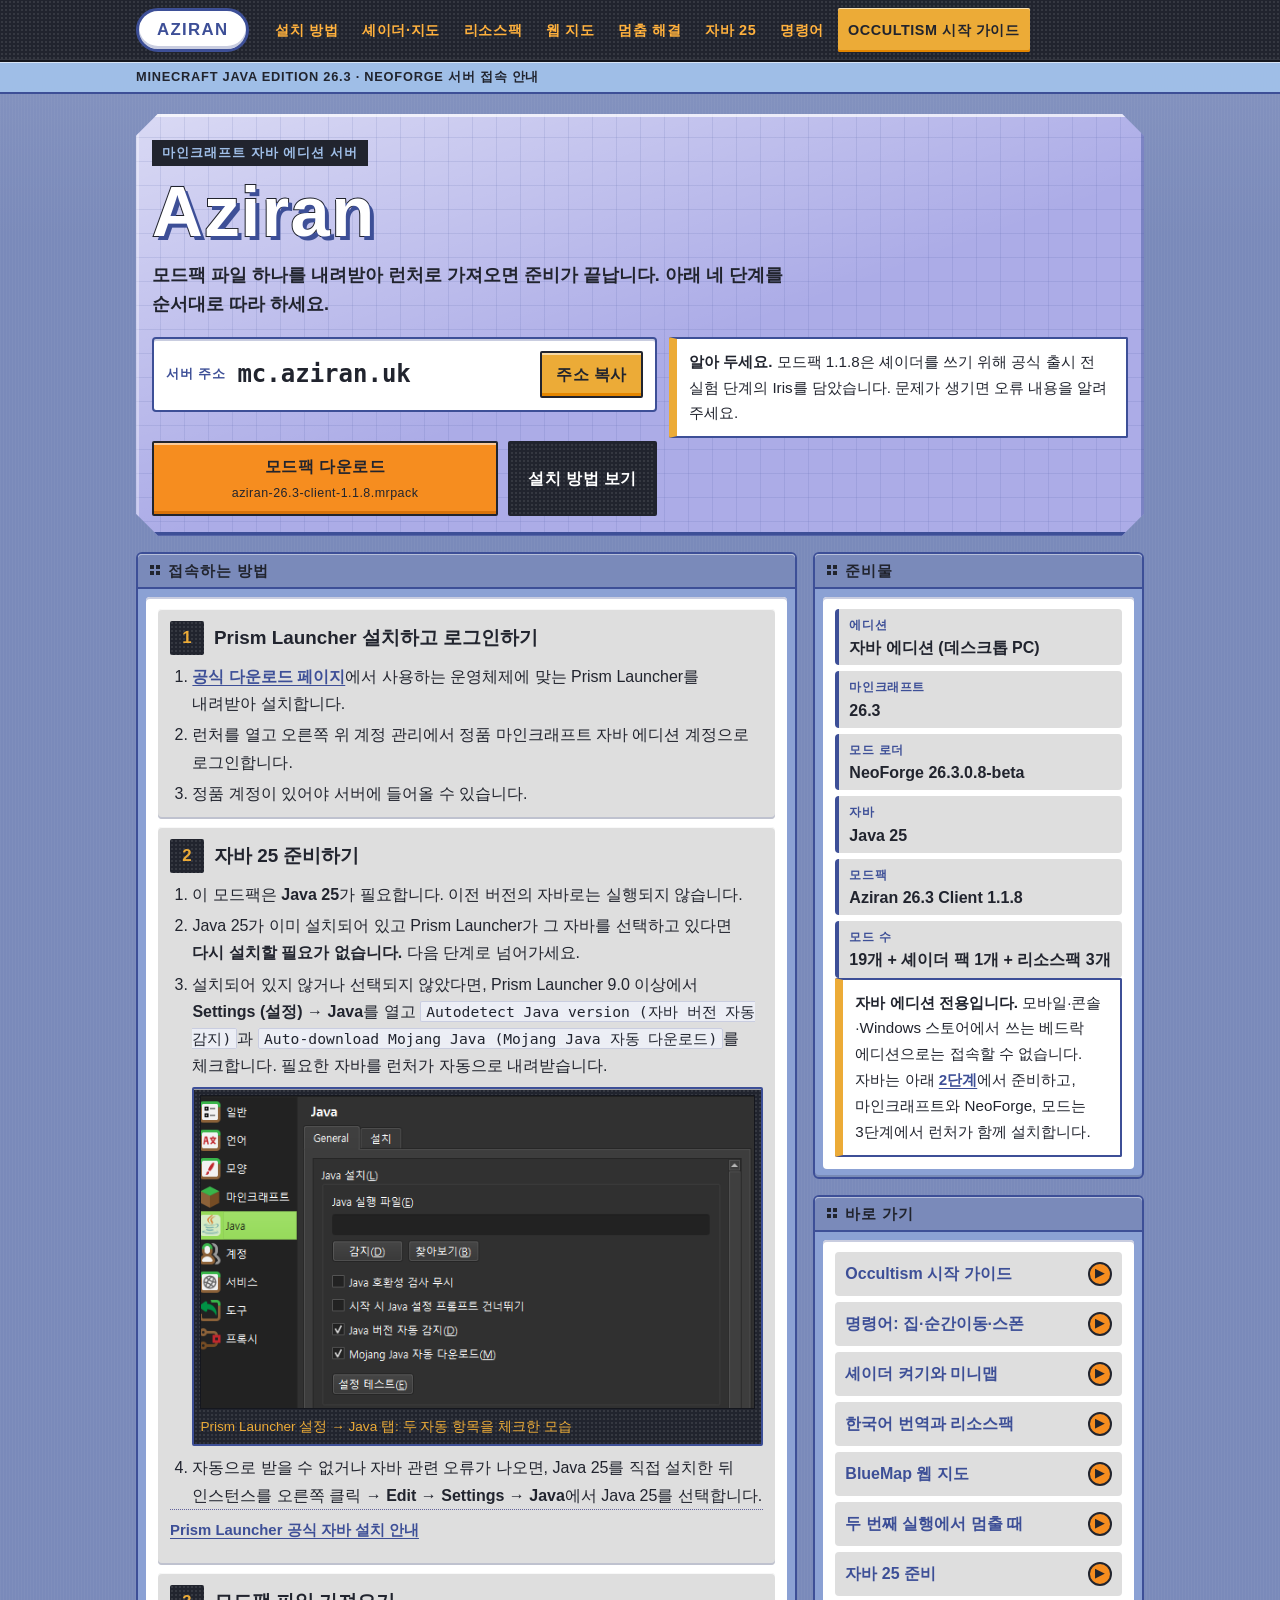
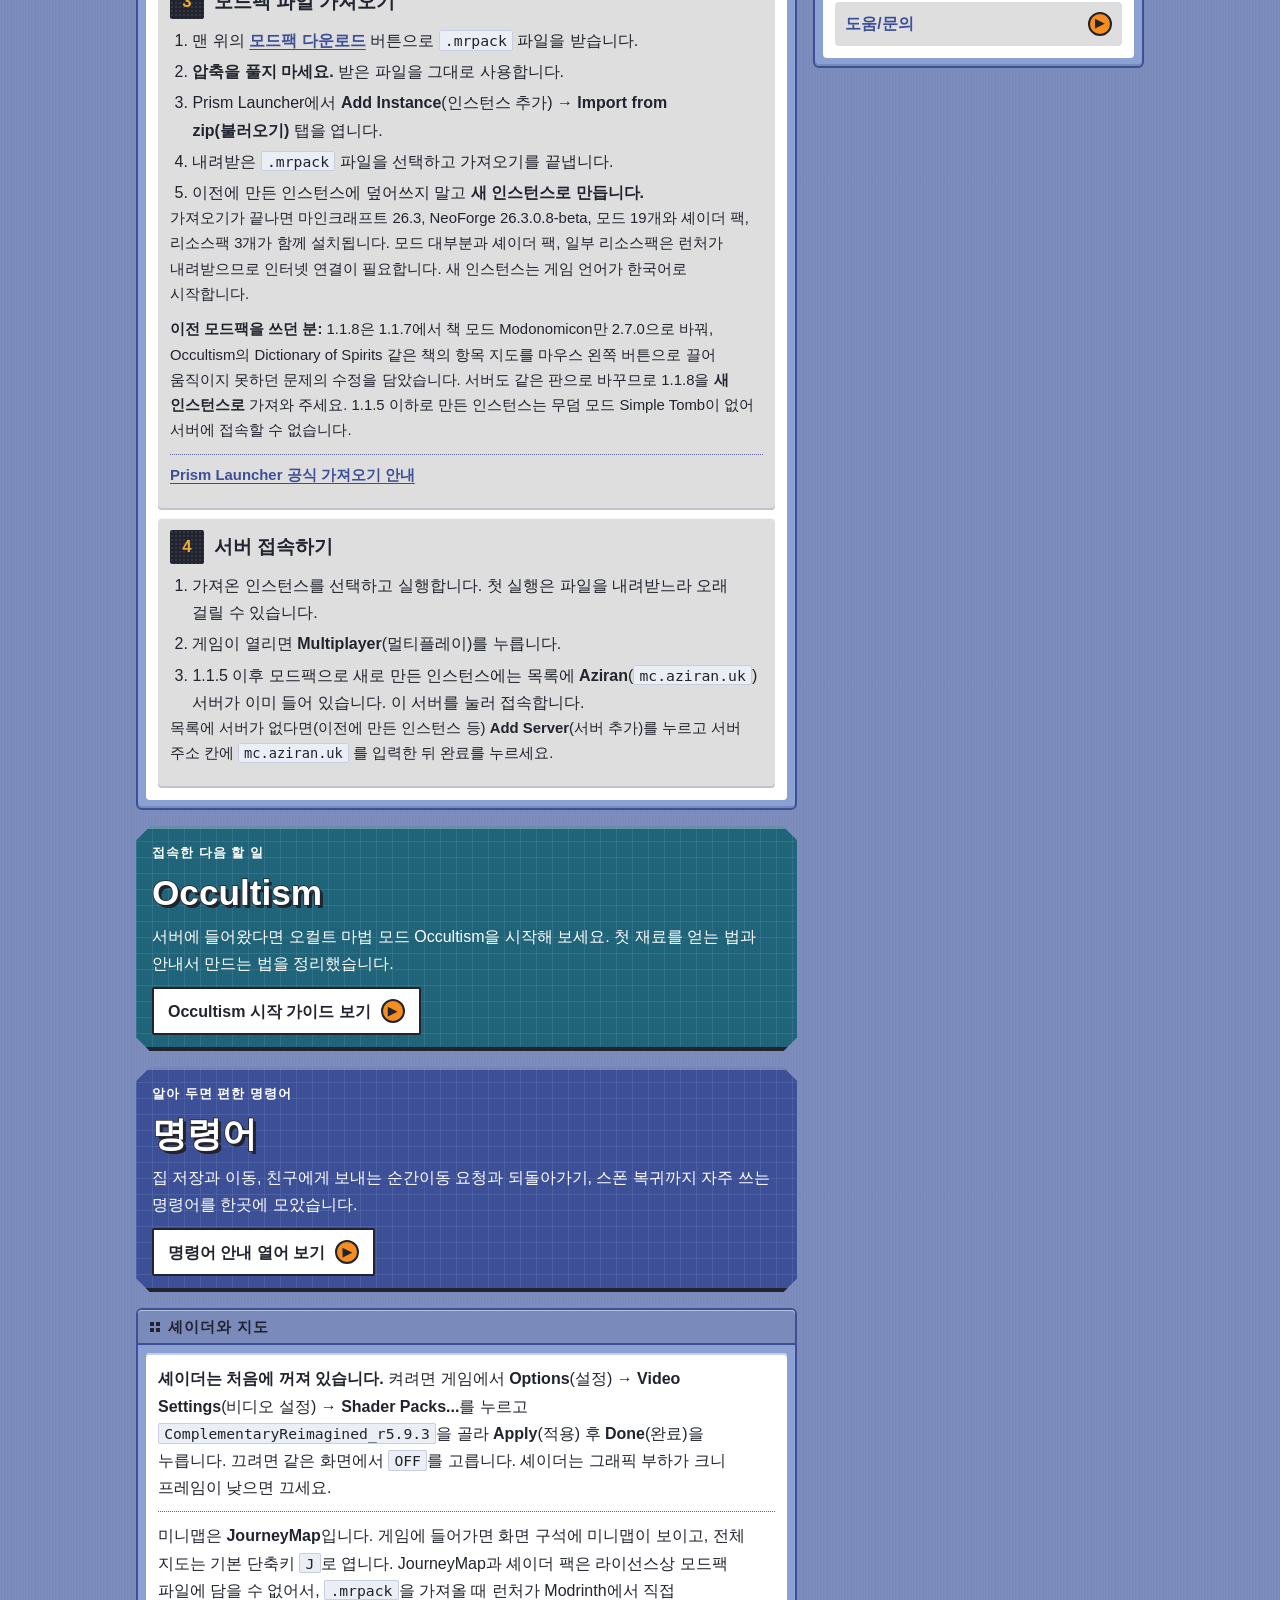
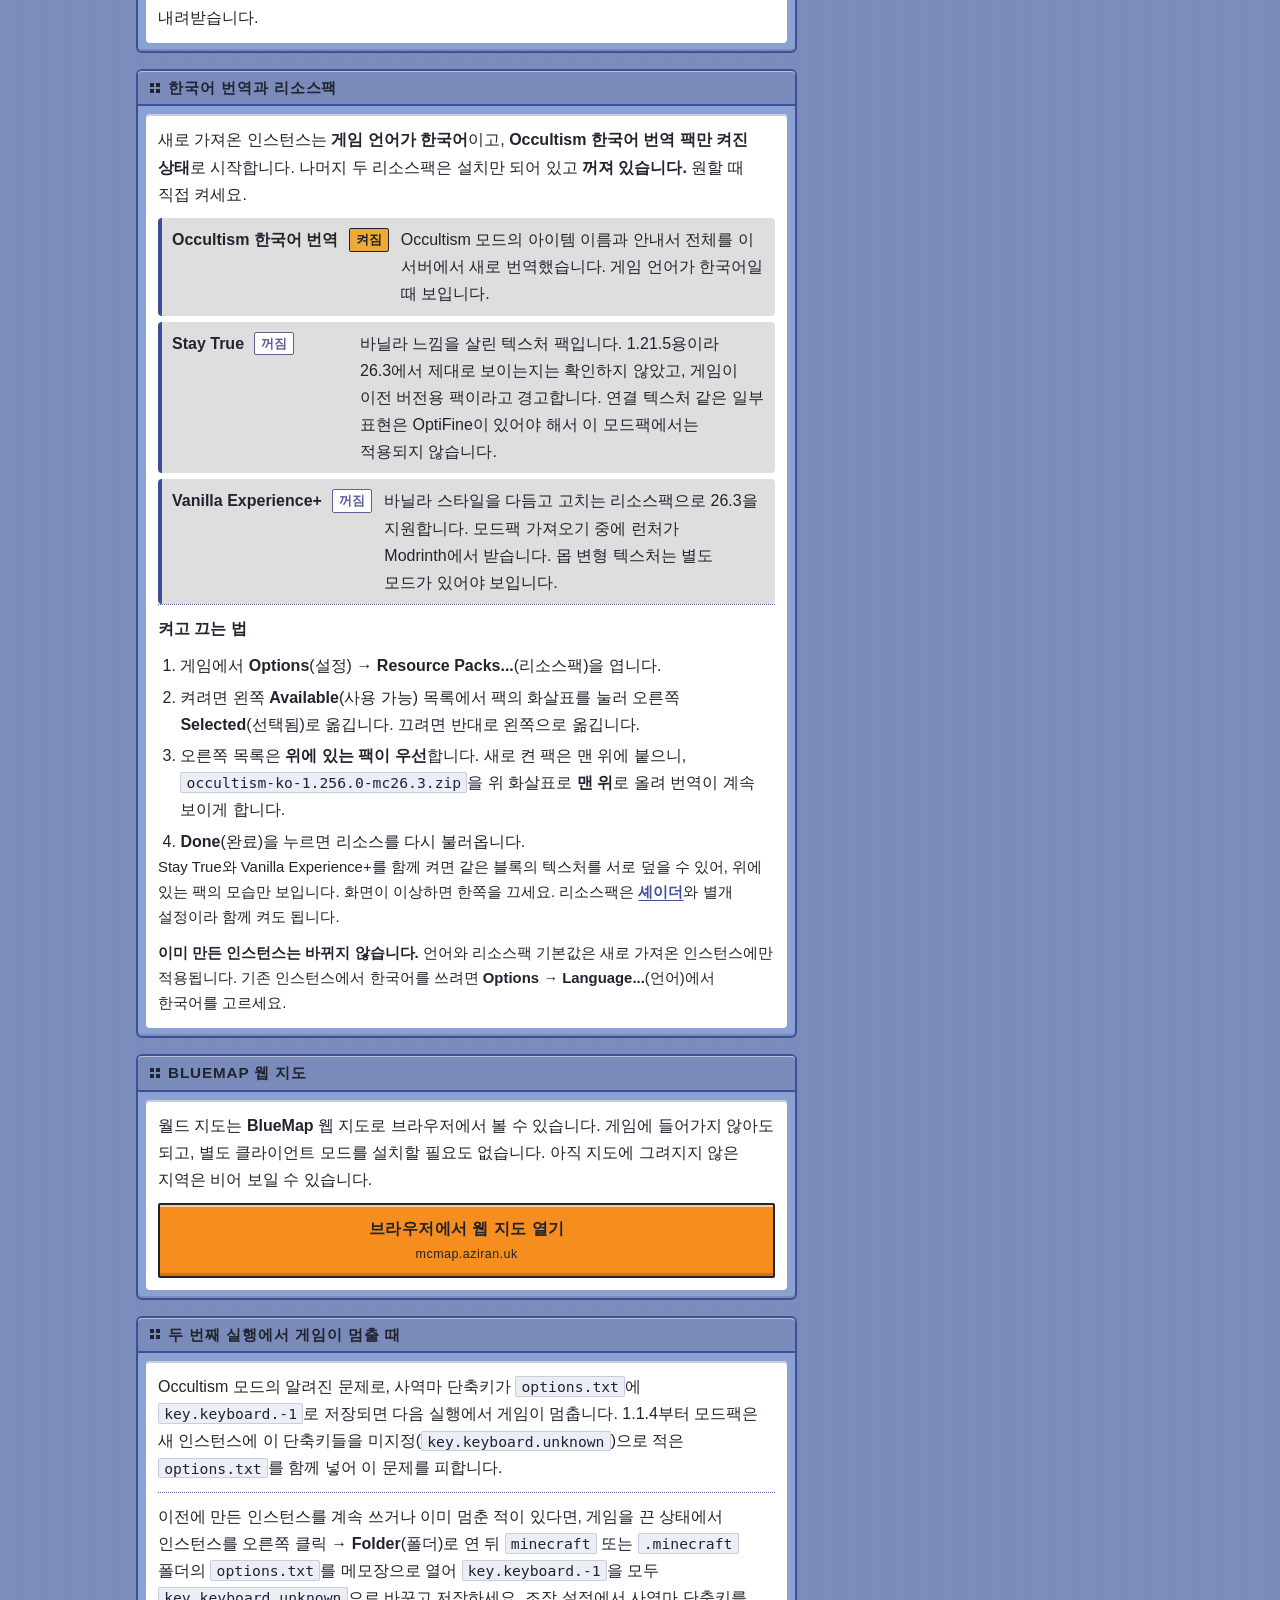
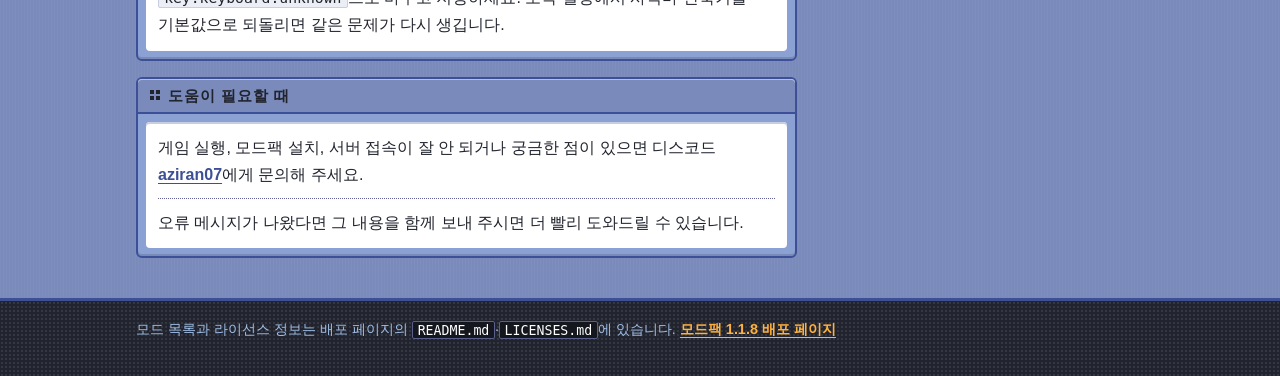
==== commit 7529392f: "Update Modonomicon to 2.7.0 and prepare client 1.1.8" ====
--- a/site/index.html
+++ b/site/index.html
@@ -55,16 +55,16 @@
         <p class="copy-status" id="copy-status" role="status" aria-live="polite"></p>
 
         <div class="cta-row">
-          <a class="btn btn-primary" href="https://github.com/aziran07/AziranMinecraftServer/releases/download/client-1.1.7/aziran-26.3-client-1.1.7.mrpack">
+          <a class="btn btn-primary" href="https://github.com/aziran07/AziranMinecraftServer/releases/download/client-1.1.8/aziran-26.3-client-1.1.8.mrpack">
             모드팩 다운로드
-            <span class="btn-sub">aziran-26.3-client-1.1.7.mrpack</span>
+            <span class="btn-sub">aziran-26.3-client-1.1.8.mrpack</span>
           </a>
           <a class="btn btn-quiet" href="#steps">설치 방법 보기</a>
         </div>
       </div>
 
       <p class="note note-hero">
-        <strong>알아 두세요.</strong> 모드팩 1.1.7은 셰이더를 쓰기 위해 공식 출시 전 실험 단계의 Iris를 담았습니다.
+        <strong>알아 두세요.</strong> 모드팩 1.1.8은 셰이더를 쓰기 위해 공식 출시 전 실험 단계의 Iris를 담았습니다.
         문제가 생기면 오류 내용을 알려 주세요.
       </p>
     </div>
@@ -94,7 +94,7 @@
           </div>
           <div class="spec">
             <dt>모드팩</dt>
-            <dd>Aziran 26.3 Client 1.1.7</dd>
+            <dd>Aziran 26.3 Client 1.1.8</dd>
           </div>
           <div class="spec">
             <dt>모드 수</dt>
@@ -161,14 +161,14 @@
           <li class="step">
             <h3 class="step-title"><span class="step-num" aria-hidden="true">3</span>모드팩 파일 가져오기</h3>
             <ol class="substeps">
-              <li>맨 위의 <a href="https://github.com/aziran07/AziranMinecraftServer/releases/download/client-1.1.7/aziran-26.3-client-1.1.7.mrpack"><strong>모드팩 다운로드</strong></a> 버튼으로 <code>.mrpack</code> 파일을 받습니다.</li>
+              <li>맨 위의 <a href="https://github.com/aziran07/AziranMinecraftServer/releases/download/client-1.1.8/aziran-26.3-client-1.1.8.mrpack"><strong>모드팩 다운로드</strong></a> 버튼으로 <code>.mrpack</code> 파일을 받습니다.</li>
               <li><strong>압축을 풀지 마세요.</strong> 받은 파일을 그대로 사용합니다.</li>
               <li>Prism Launcher에서 <strong>Add Instance</strong>(인스턴스 추가) → <strong>Import from zip(불러오기)</strong> 탭을 엽니다.</li>
               <li>내려받은 <code>.mrpack</code> 파일을 선택하고 가져오기를 끝냅니다.</li>
               <li>이전에 만든 인스턴스에 덮어쓰지 말고 <strong>새 인스턴스로 만듭니다.</strong></li>
             </ol>
             <p class="hint">가져오기가 끝나면 마인크래프트 26.3, NeoForge 26.3.0.8-beta, 모드 19개와 셰이더 팩, 리소스팩 3개가 함께 설치됩니다. 모드 대부분과 셰이더 팩, 일부 리소스팩은 런처가 내려받으므로 인터넷 연결이 필요합니다. 새 인스턴스는 게임 언어가 한국어로 시작합니다.</p>
-            <p class="hint"><strong>이전 모드팩을 쓰던 분:</strong> 1.1.5 이하로 만든 인스턴스는 무덤 모드 Simple Tomb이 없어 서버에 접속할 수 없습니다. 1.1.6 인스턴스는 그대로 접속할 수 있지만, 한국어 기본값과 Occultism 한국어 번역은 1.1.7을 <strong>새 인스턴스로</strong> 가져와야 적용됩니다.</p>
+            <p class="hint"><strong>이전 모드팩을 쓰던 분:</strong> 1.1.8은 1.1.7에서 책 모드 Modonomicon만 2.7.0으로 바꿔, Occultism의 Dictionary of Spirits 같은 책의 항목 지도를 마우스 왼쪽 버튼으로 끌어 움직이지 못하던 문제의 수정을 담았습니다. 서버도 같은 판으로 바꾸므로 1.1.8을 <strong>새 인스턴스로</strong> 가져와 주세요. 1.1.5 이하로 만든 인스턴스는 무덤 모드 Simple Tomb이 없어 서버에 접속할 수 없습니다.</p>
             <p class="links"><a href="https://prismlauncher.org/wiki/help-pages/zip-import/">Prism Launcher 공식 가져오기 안내</a></p>
           </li>
 
@@ -303,7 +303,7 @@
   <div class="wrap">
     <p>
       모드 목록과 라이선스 정보는 배포 페이지의 <code>README.md</code>·<code>LICENSES.md</code>에 있습니다.
-      <a href="https://github.com/aziran07/AziranMinecraftServer/releases/tag/client-1.1.7">모드팩 1.1.7 배포 페이지</a>
+      <a href="https://github.com/aziran07/AziranMinecraftServer/releases/tag/client-1.1.8">모드팩 1.1.8 배포 페이지</a>
     </p>
   </div>
 </footer>
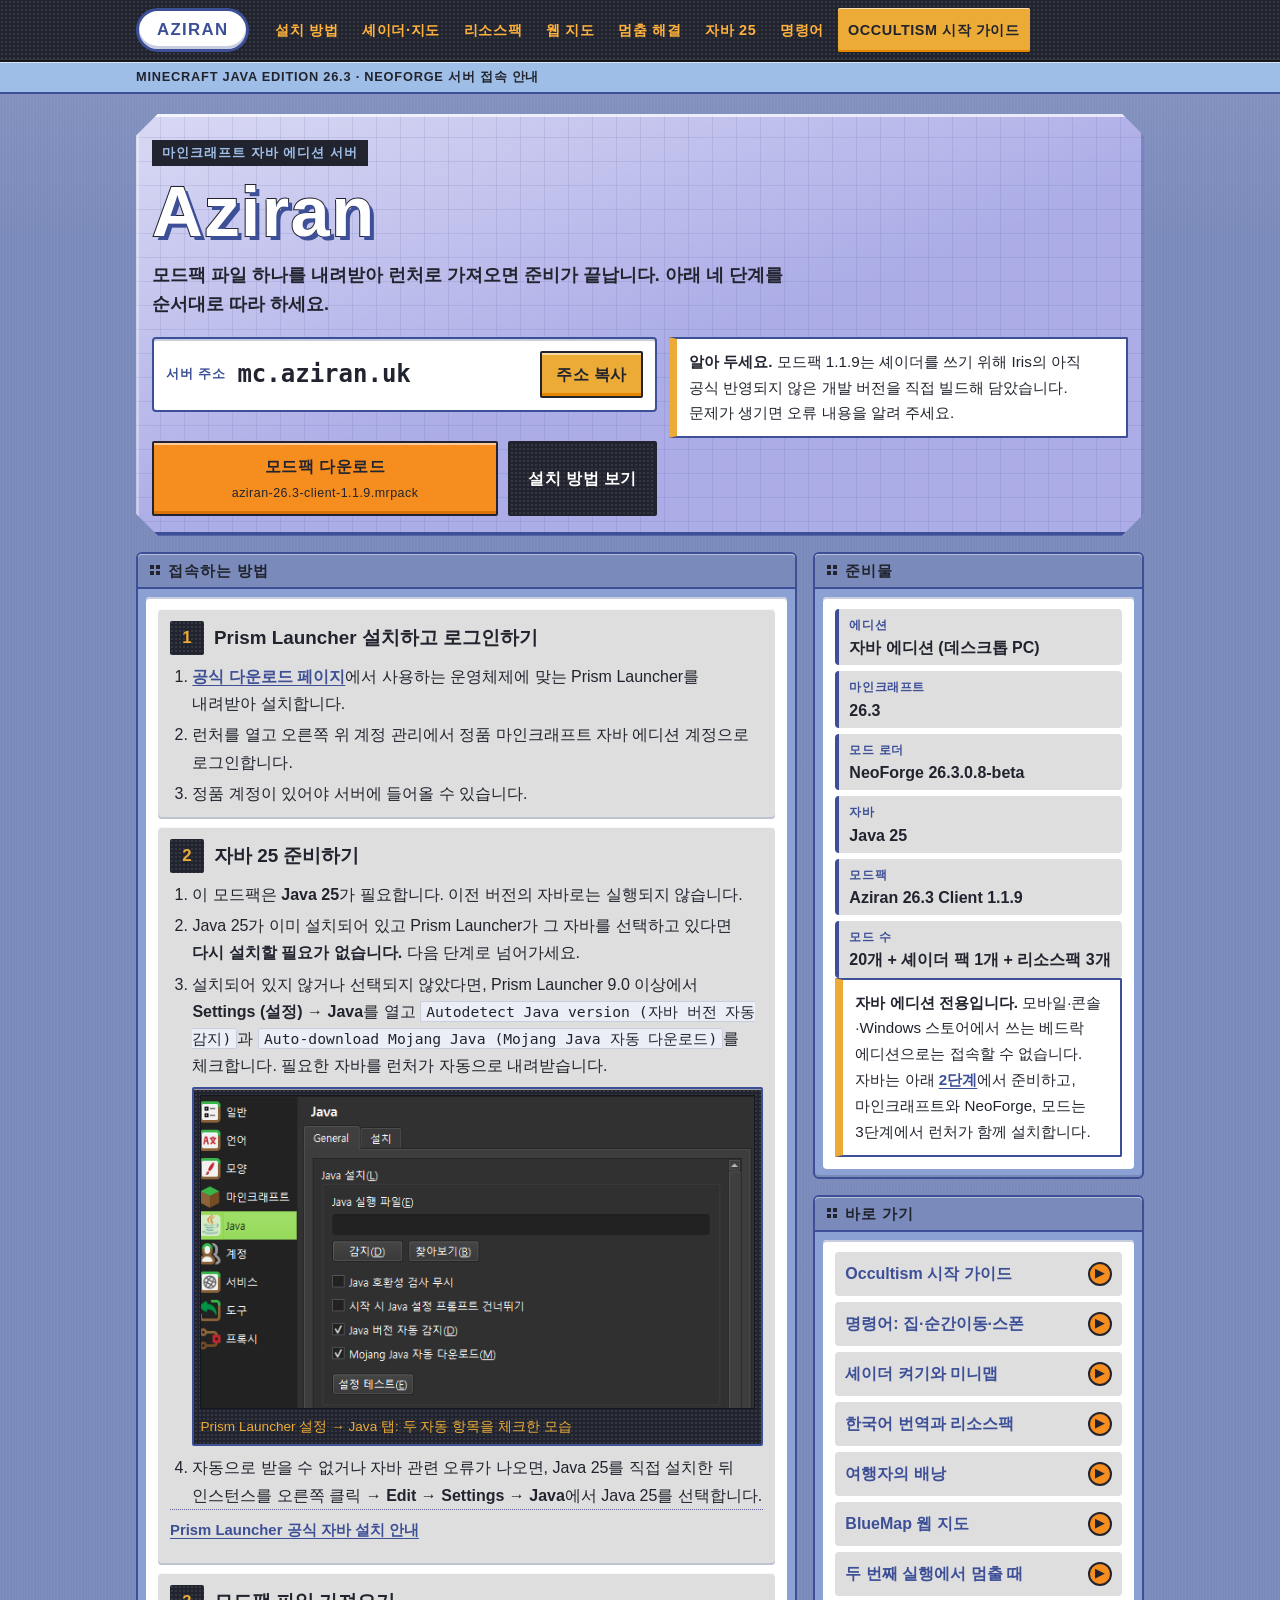
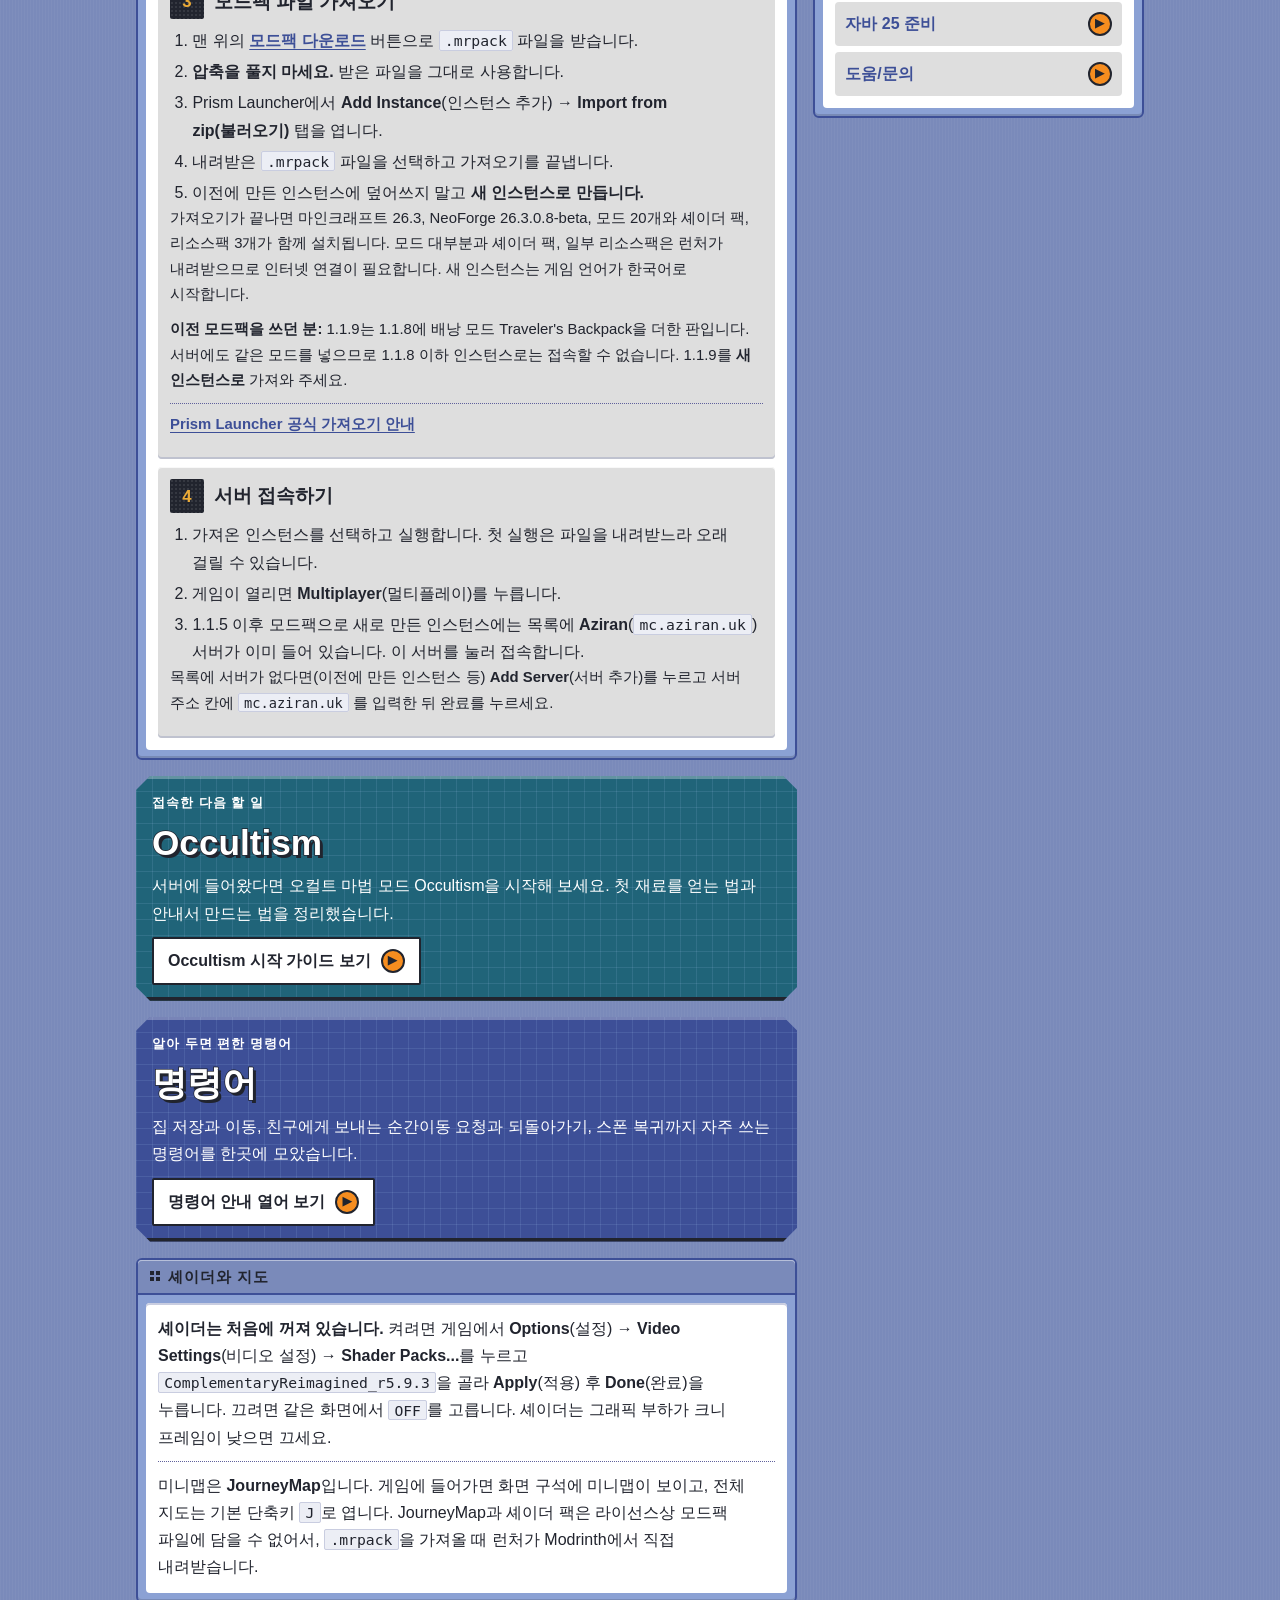
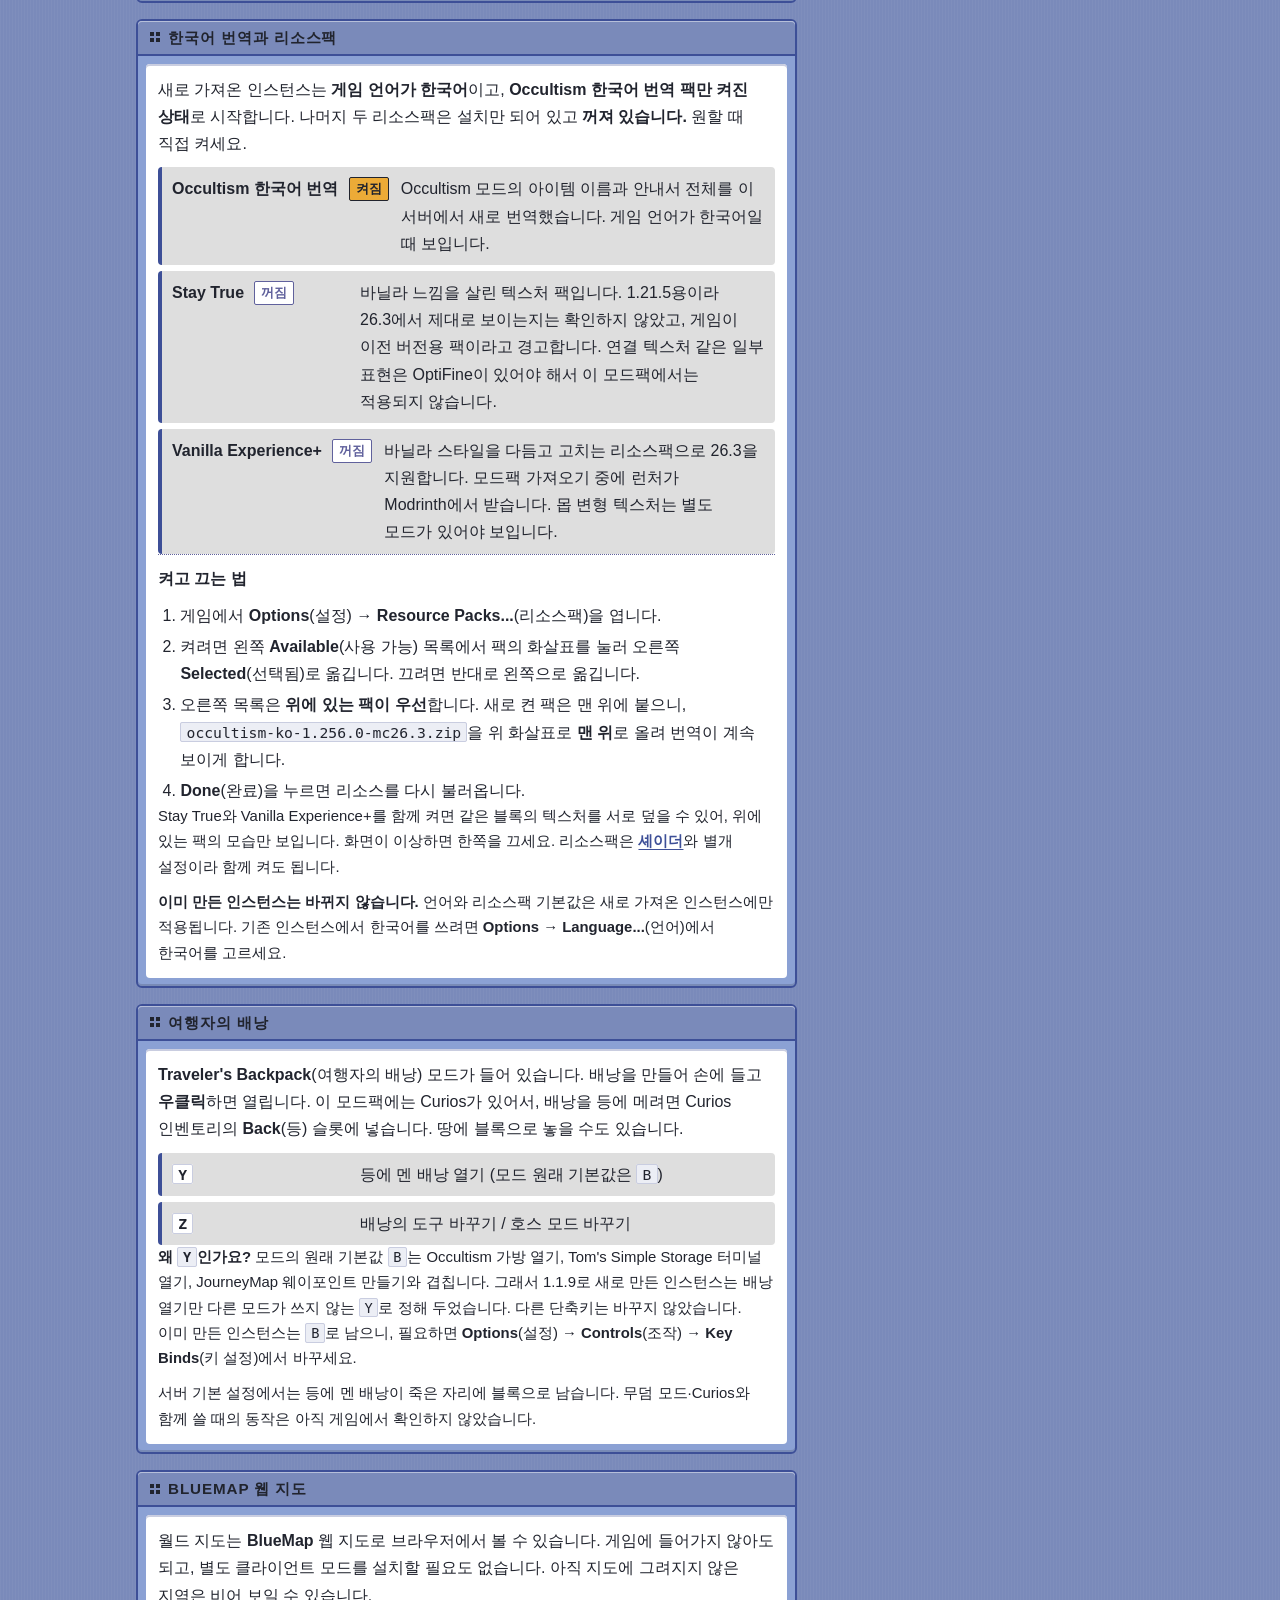
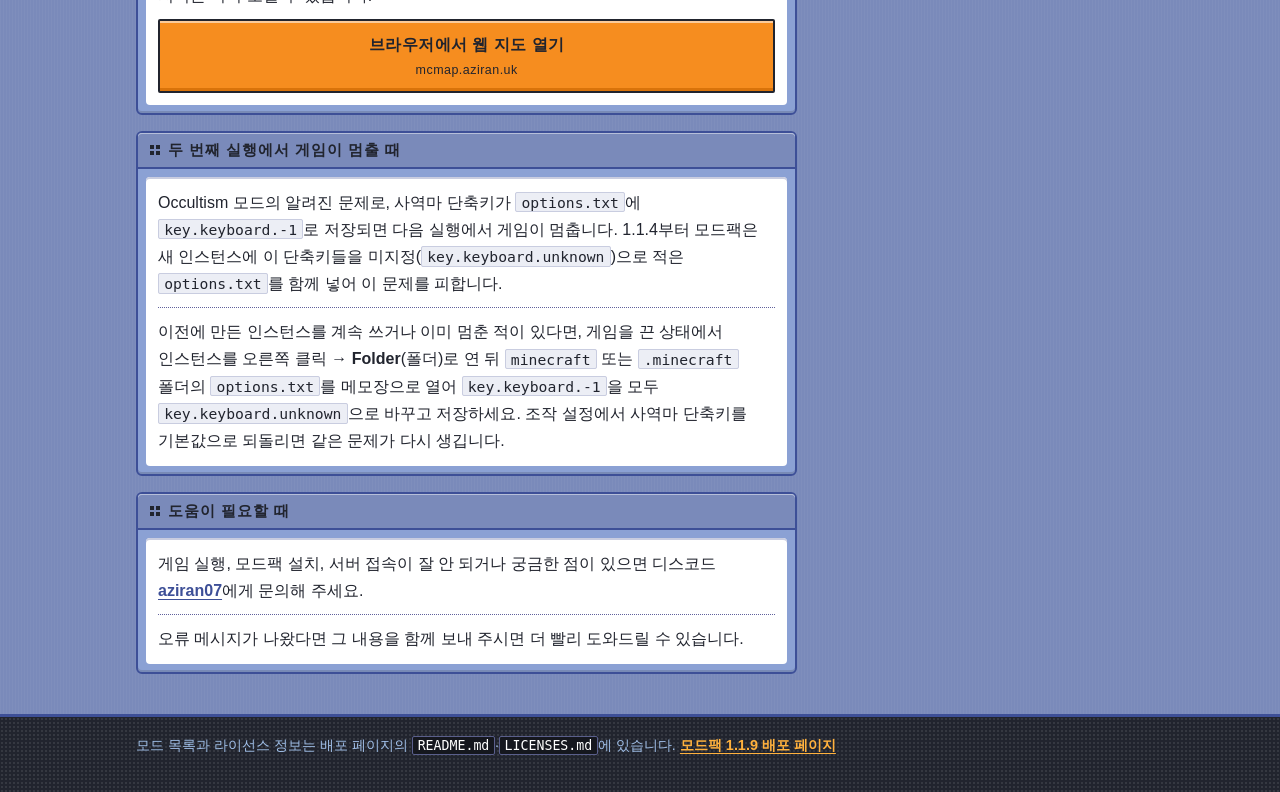
==== commit c9f45774: "Add Travelers Backpack and prepare normal client 1.1.9 release" ====
--- a/site/index.html
+++ b/site/index.html
@@ -55,16 +55,16 @@
         <p class="copy-status" id="copy-status" role="status" aria-live="polite"></p>
 
         <div class="cta-row">
-          <a class="btn btn-primary" href="https://github.com/aziran07/AziranMinecraftServer/releases/download/client-1.1.8/aziran-26.3-client-1.1.8.mrpack">
+          <a class="btn btn-primary" href="https://github.com/aziran07/AziranMinecraftServer/releases/download/client-1.1.9/aziran-26.3-client-1.1.9.mrpack">
             모드팩 다운로드
-            <span class="btn-sub">aziran-26.3-client-1.1.8.mrpack</span>
+            <span class="btn-sub">aziran-26.3-client-1.1.9.mrpack</span>
           </a>
           <a class="btn btn-quiet" href="#steps">설치 방법 보기</a>
         </div>
       </div>
 
       <p class="note note-hero">
-        <strong>알아 두세요.</strong> 모드팩 1.1.8은 셰이더를 쓰기 위해 공식 출시 전 실험 단계의 Iris를 담았습니다.
+        <strong>알아 두세요.</strong> 모드팩 1.1.9는 셰이더를 쓰기 위해 Iris의 아직 공식 반영되지 않은 개발 버전을 직접 빌드해 담았습니다.
         문제가 생기면 오류 내용을 알려 주세요.
       </p>
     </div>
@@ -94,11 +94,11 @@
           </div>
           <div class="spec">
             <dt>모드팩</dt>
-            <dd>Aziran 26.3 Client 1.1.8</dd>
+            <dd>Aziran 26.3 Client 1.1.9</dd>
           </div>
           <div class="spec">
             <dt>모드 수</dt>
-            <dd>19개 + 셰이더 팩 1개 + 리소스팩 3개</dd>
+            <dd>20개 + 셰이더 팩 1개 + 리소스팩 3개</dd>
           </div>
         </dl>
         <p class="note">
@@ -116,6 +116,7 @@
           <li><a href="commands.html">명령어: 집·순간이동·스폰 <span class="arrow" aria-hidden="true">▶</span></a></li>
           <li><a href="#extras">셰이더 켜기와 미니맵 <span class="arrow" aria-hidden="true">▶</span></a></li>
           <li><a href="#resourcepacks">한국어 번역과 리소스팩 <span class="arrow" aria-hidden="true">▶</span></a></li>
+          <li><a href="#backpack">여행자의 배낭 <span class="arrow" aria-hidden="true">▶</span></a></li>
           <li><a href="#webmap">BlueMap 웹 지도 <span class="arrow" aria-hidden="true">▶</span></a></li>
           <li><a href="#keys">두 번째 실행에서 멈출 때 <span class="arrow" aria-hidden="true">▶</span></a></li>
           <li><a href="#java">자바 25 준비 <span class="arrow" aria-hidden="true">▶</span></a></li>
@@ -161,14 +162,14 @@
           <li class="step">
             <h3 class="step-title"><span class="step-num" aria-hidden="true">3</span>모드팩 파일 가져오기</h3>
             <ol class="substeps">
-              <li>맨 위의 <a href="https://github.com/aziran07/AziranMinecraftServer/releases/download/client-1.1.8/aziran-26.3-client-1.1.8.mrpack"><strong>모드팩 다운로드</strong></a> 버튼으로 <code>.mrpack</code> 파일을 받습니다.</li>
+              <li>맨 위의 <a href="https://github.com/aziran07/AziranMinecraftServer/releases/download/client-1.1.9/aziran-26.3-client-1.1.9.mrpack"><strong>모드팩 다운로드</strong></a> 버튼으로 <code>.mrpack</code> 파일을 받습니다.</li>
               <li><strong>압축을 풀지 마세요.</strong> 받은 파일을 그대로 사용합니다.</li>
               <li>Prism Launcher에서 <strong>Add Instance</strong>(인스턴스 추가) → <strong>Import from zip(불러오기)</strong> 탭을 엽니다.</li>
               <li>내려받은 <code>.mrpack</code> 파일을 선택하고 가져오기를 끝냅니다.</li>
               <li>이전에 만든 인스턴스에 덮어쓰지 말고 <strong>새 인스턴스로 만듭니다.</strong></li>
             </ol>
-            <p class="hint">가져오기가 끝나면 마인크래프트 26.3, NeoForge 26.3.0.8-beta, 모드 19개와 셰이더 팩, 리소스팩 3개가 함께 설치됩니다. 모드 대부분과 셰이더 팩, 일부 리소스팩은 런처가 내려받으므로 인터넷 연결이 필요합니다. 새 인스턴스는 게임 언어가 한국어로 시작합니다.</p>
-            <p class="hint"><strong>이전 모드팩을 쓰던 분:</strong> 1.1.8은 1.1.7에서 책 모드 Modonomicon만 2.7.0으로 바꿔, Occultism의 Dictionary of Spirits 같은 책의 항목 지도를 마우스 왼쪽 버튼으로 끌어 움직이지 못하던 문제의 수정을 담았습니다. 서버도 같은 판으로 바꾸므로 1.1.8을 <strong>새 인스턴스로</strong> 가져와 주세요. 1.1.5 이하로 만든 인스턴스는 무덤 모드 Simple Tomb이 없어 서버에 접속할 수 없습니다.</p>
+            <p class="hint">가져오기가 끝나면 마인크래프트 26.3, NeoForge 26.3.0.8-beta, 모드 20개와 셰이더 팩, 리소스팩 3개가 함께 설치됩니다. 모드 대부분과 셰이더 팩, 일부 리소스팩은 런처가 내려받으므로 인터넷 연결이 필요합니다. 새 인스턴스는 게임 언어가 한국어로 시작합니다.</p>
+            <p class="hint"><strong>이전 모드팩을 쓰던 분:</strong> 1.1.9는 1.1.8에 배낭 모드 Traveler's Backpack을 더한 판입니다. 서버에도 같은 모드를 넣으므로 1.1.8 이하 인스턴스로는 접속할 수 없습니다. 1.1.9를 <strong>새 인스턴스로</strong> 가져와 주세요.</p>
             <p class="links"><a href="https://prismlauncher.org/wiki/help-pages/zip-import/">Prism Launcher 공식 가져오기 안내</a></p>
           </li>
 
@@ -254,6 +255,34 @@
       </div>
     </section>
 
+    <section class="panel" id="backpack" aria-labelledby="backpack-title">
+      <h2 class="panel-head" id="backpack-title">여행자의 배낭</h2>
+      <div class="panel-body">
+        <p>
+          <strong>Traveler's Backpack</strong>(여행자의 배낭) 모드가 들어 있습니다. 배낭을 만들어 손에 들고 <strong>우클릭</strong>하면 열립니다.
+          이 모드팩에는 Curios가 있어서, 배낭을 등에 메려면 Curios 인벤토리의 <strong>Back</strong>(등) 슬롯에 넣습니다. 땅에 블록으로 놓을 수도 있습니다.
+        </p>
+        <dl class="cmd-list">
+          <div class="cmd">
+            <dt><code>Y</code></dt>
+            <dd>등에 멘 배낭 열기 (모드 원래 기본값은 <code>B</code>)</dd>
+          </div>
+          <div class="cmd">
+            <dt><code>Z</code></dt>
+            <dd>배낭의 도구 바꾸기 / 호스 모드 바꾸기</dd>
+          </div>
+        </dl>
+        <p class="hint">
+          <strong>왜 <code>Y</code>인가요?</strong> 모드의 원래 기본값 <code>B</code>는 Occultism 가방 열기, Tom's Simple Storage 터미널 열기, JourneyMap 웨이포인트 만들기와 겹칩니다.
+          그래서 1.1.9로 새로 만든 인스턴스는 배낭 열기만 다른 모드가 쓰지 않는 <code>Y</code>로 정해 두었습니다. 다른 단축키는 바꾸지 않았습니다.
+          이미 만든 인스턴스는 <code>B</code>로 남으니, 필요하면 <strong>Options</strong>(설정) → <strong>Controls</strong>(조작) → <strong>Key Binds</strong>(키 설정)에서 바꾸세요.
+        </p>
+        <p class="hint">
+          서버 기본 설정에서는 등에 멘 배낭이 죽은 자리에 블록으로 남습니다. 무덤 모드·Curios와 함께 쓸 때의 동작은 아직 게임에서 확인하지 않았습니다.
+        </p>
+      </div>
+    </section>
+
     <section class="panel" id="webmap" aria-labelledby="webmap-title">
       <h2 class="panel-head" id="webmap-title">BlueMap 웹 지도</h2>
       <div class="panel-body">
@@ -303,7 +332,7 @@
   <div class="wrap">
     <p>
       모드 목록과 라이선스 정보는 배포 페이지의 <code>README.md</code>·<code>LICENSES.md</code>에 있습니다.
-      <a href="https://github.com/aziran07/AziranMinecraftServer/releases/tag/client-1.1.8">모드팩 1.1.8 배포 페이지</a>
+      <a href="https://github.com/aziran07/AziranMinecraftServer/releases/tag/client-1.1.9">모드팩 1.1.9 배포 페이지</a>
     </p>
   </div>
 </footer>
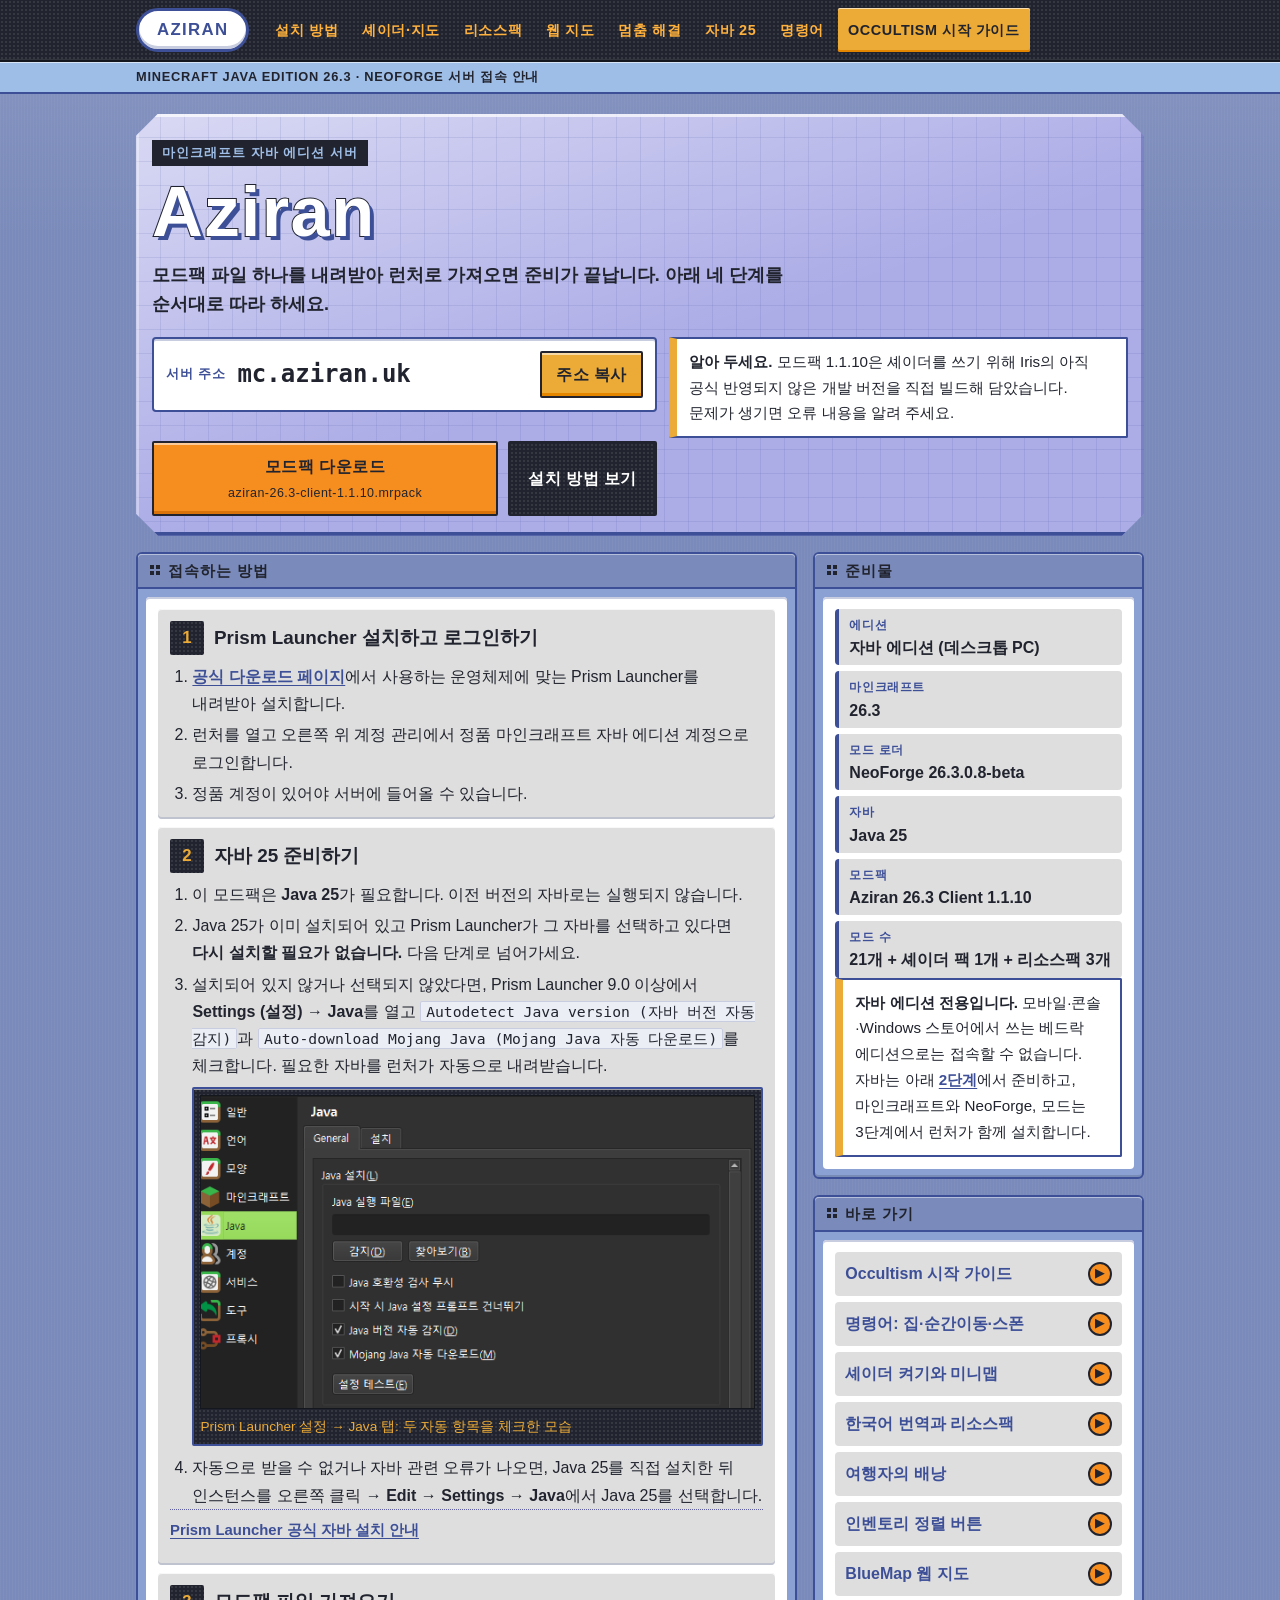
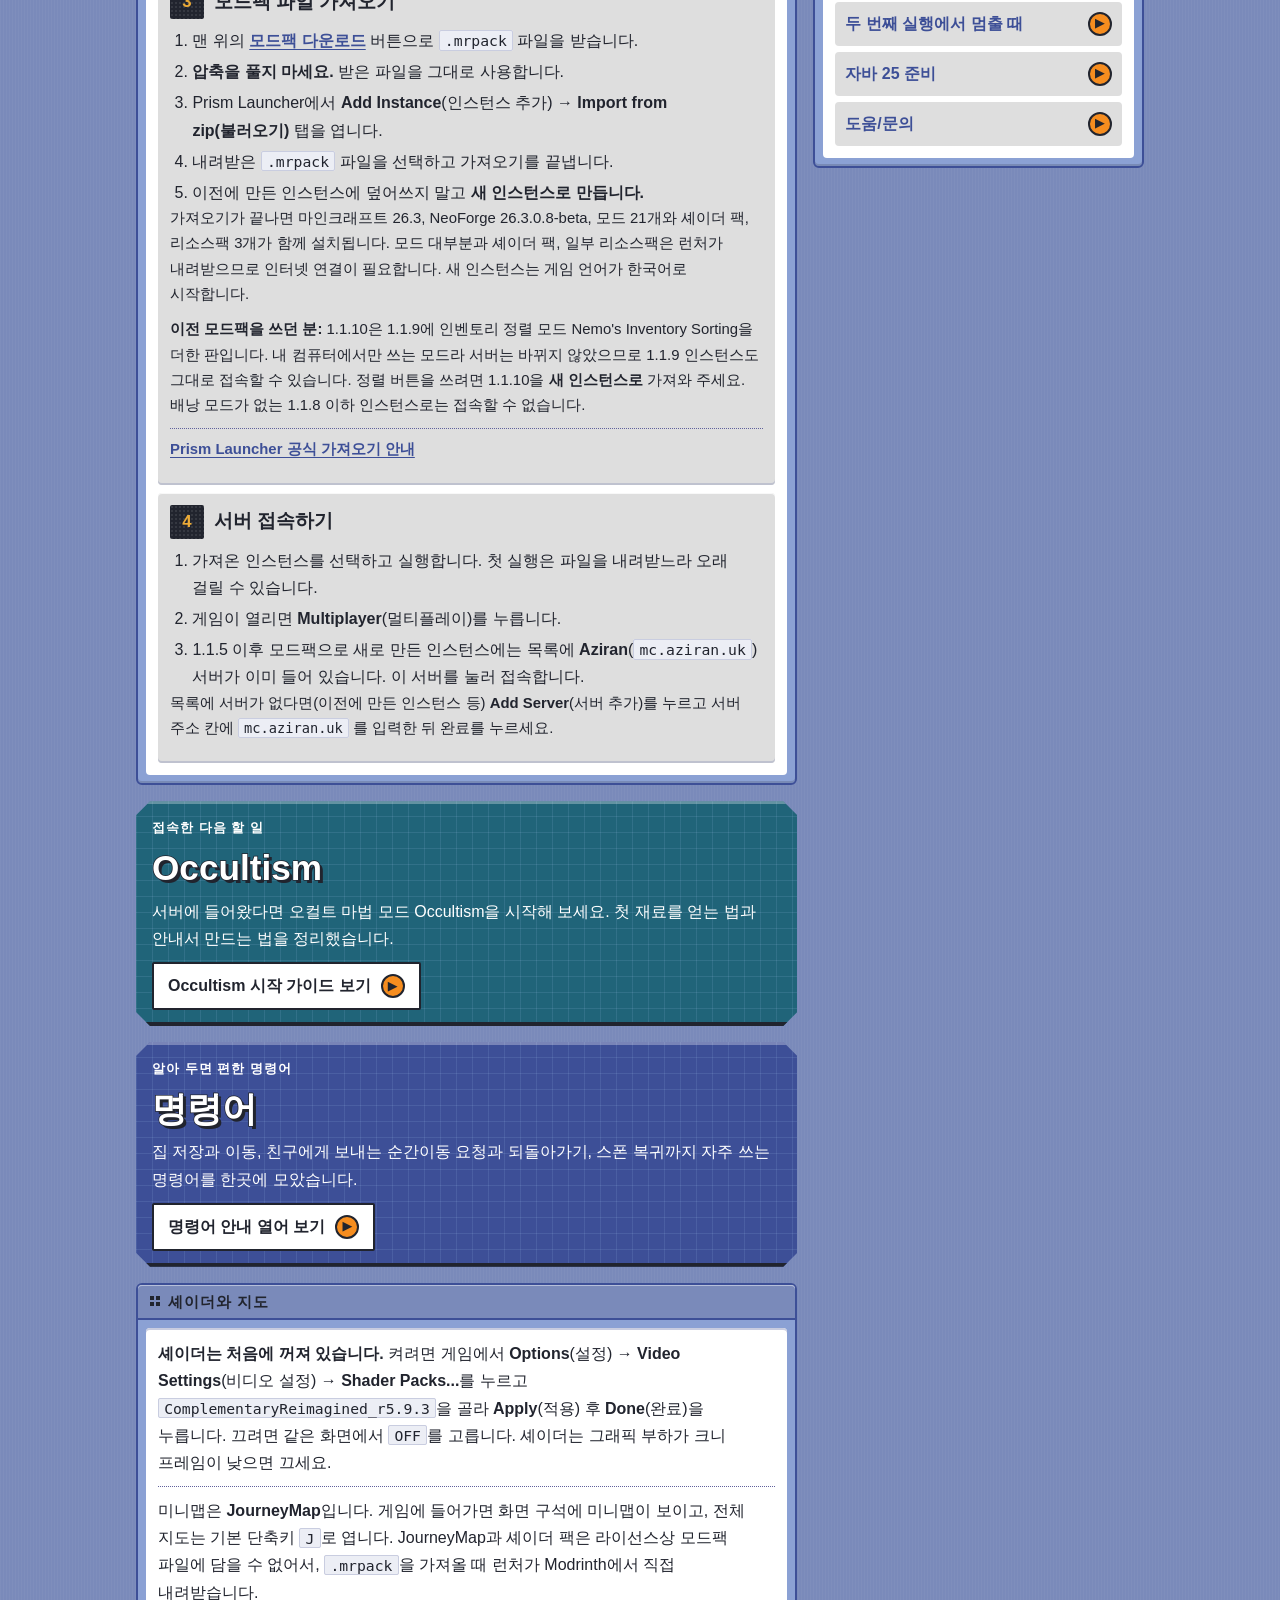
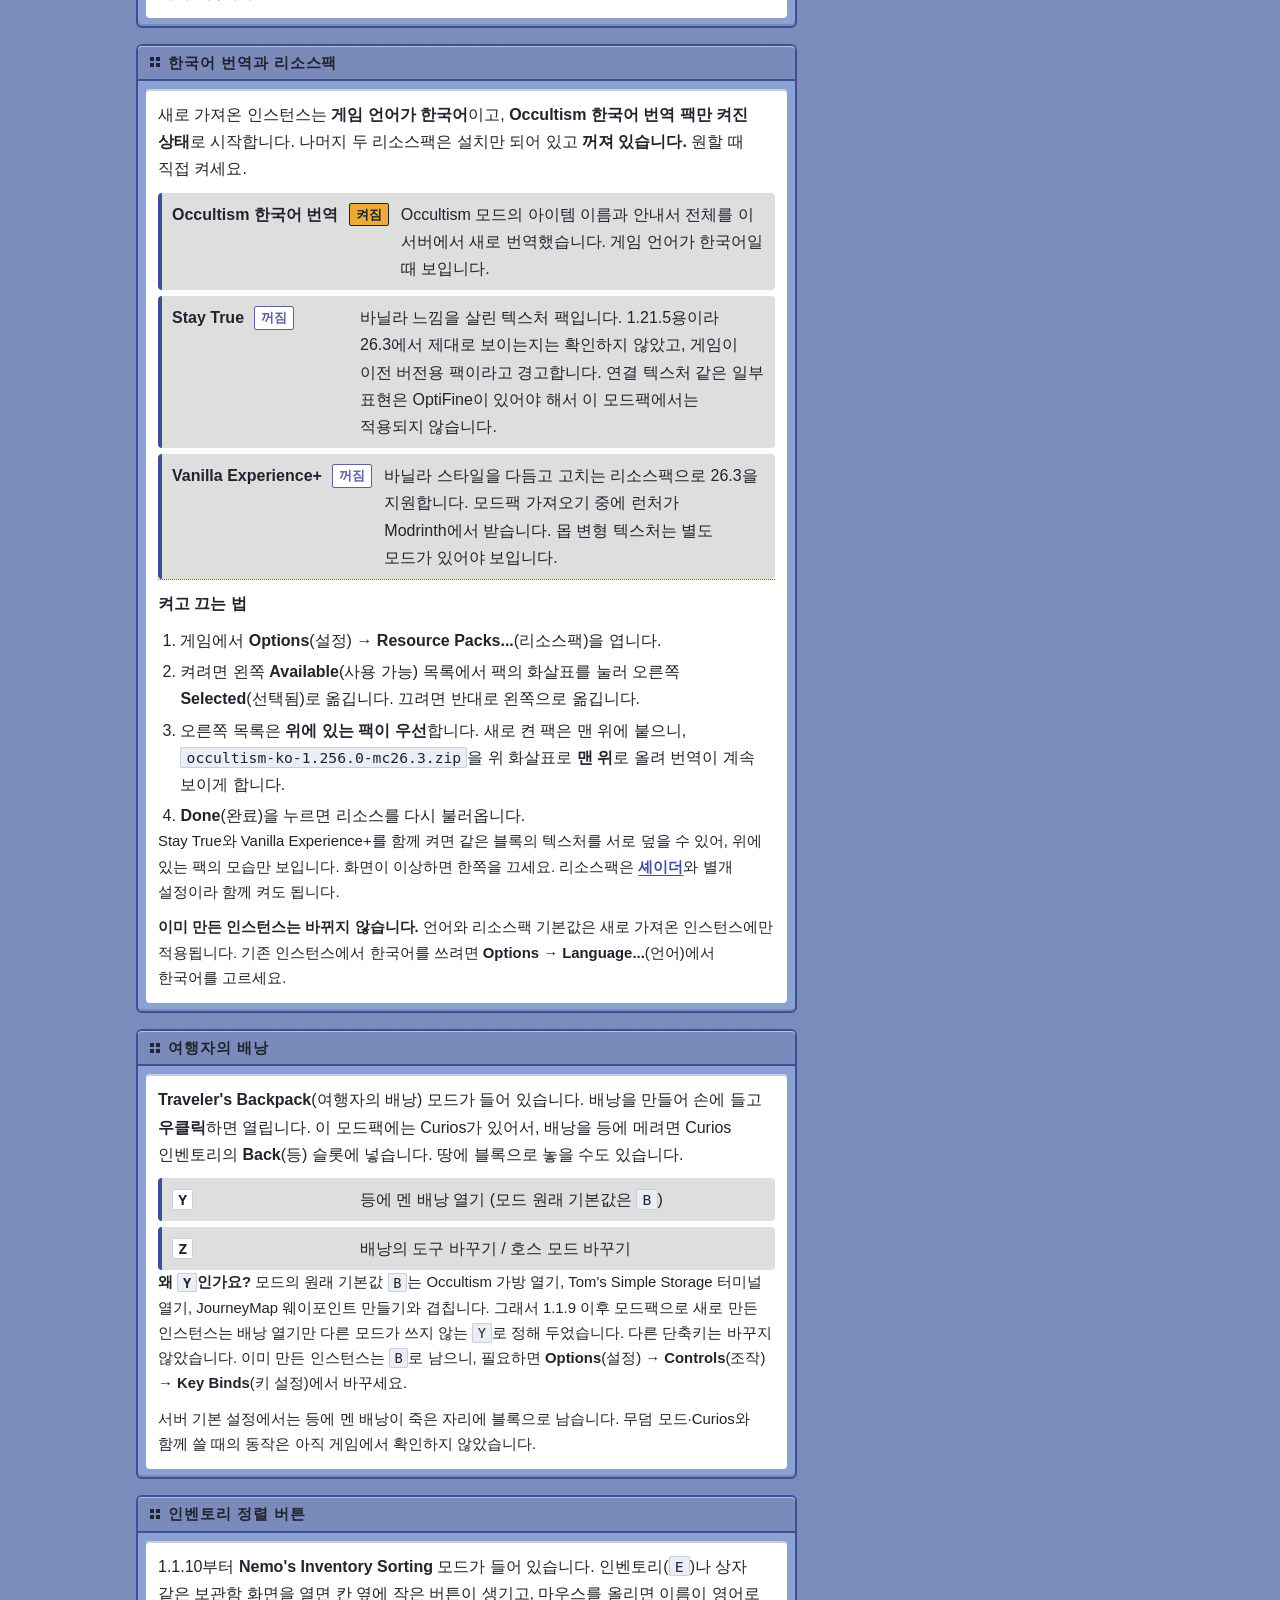
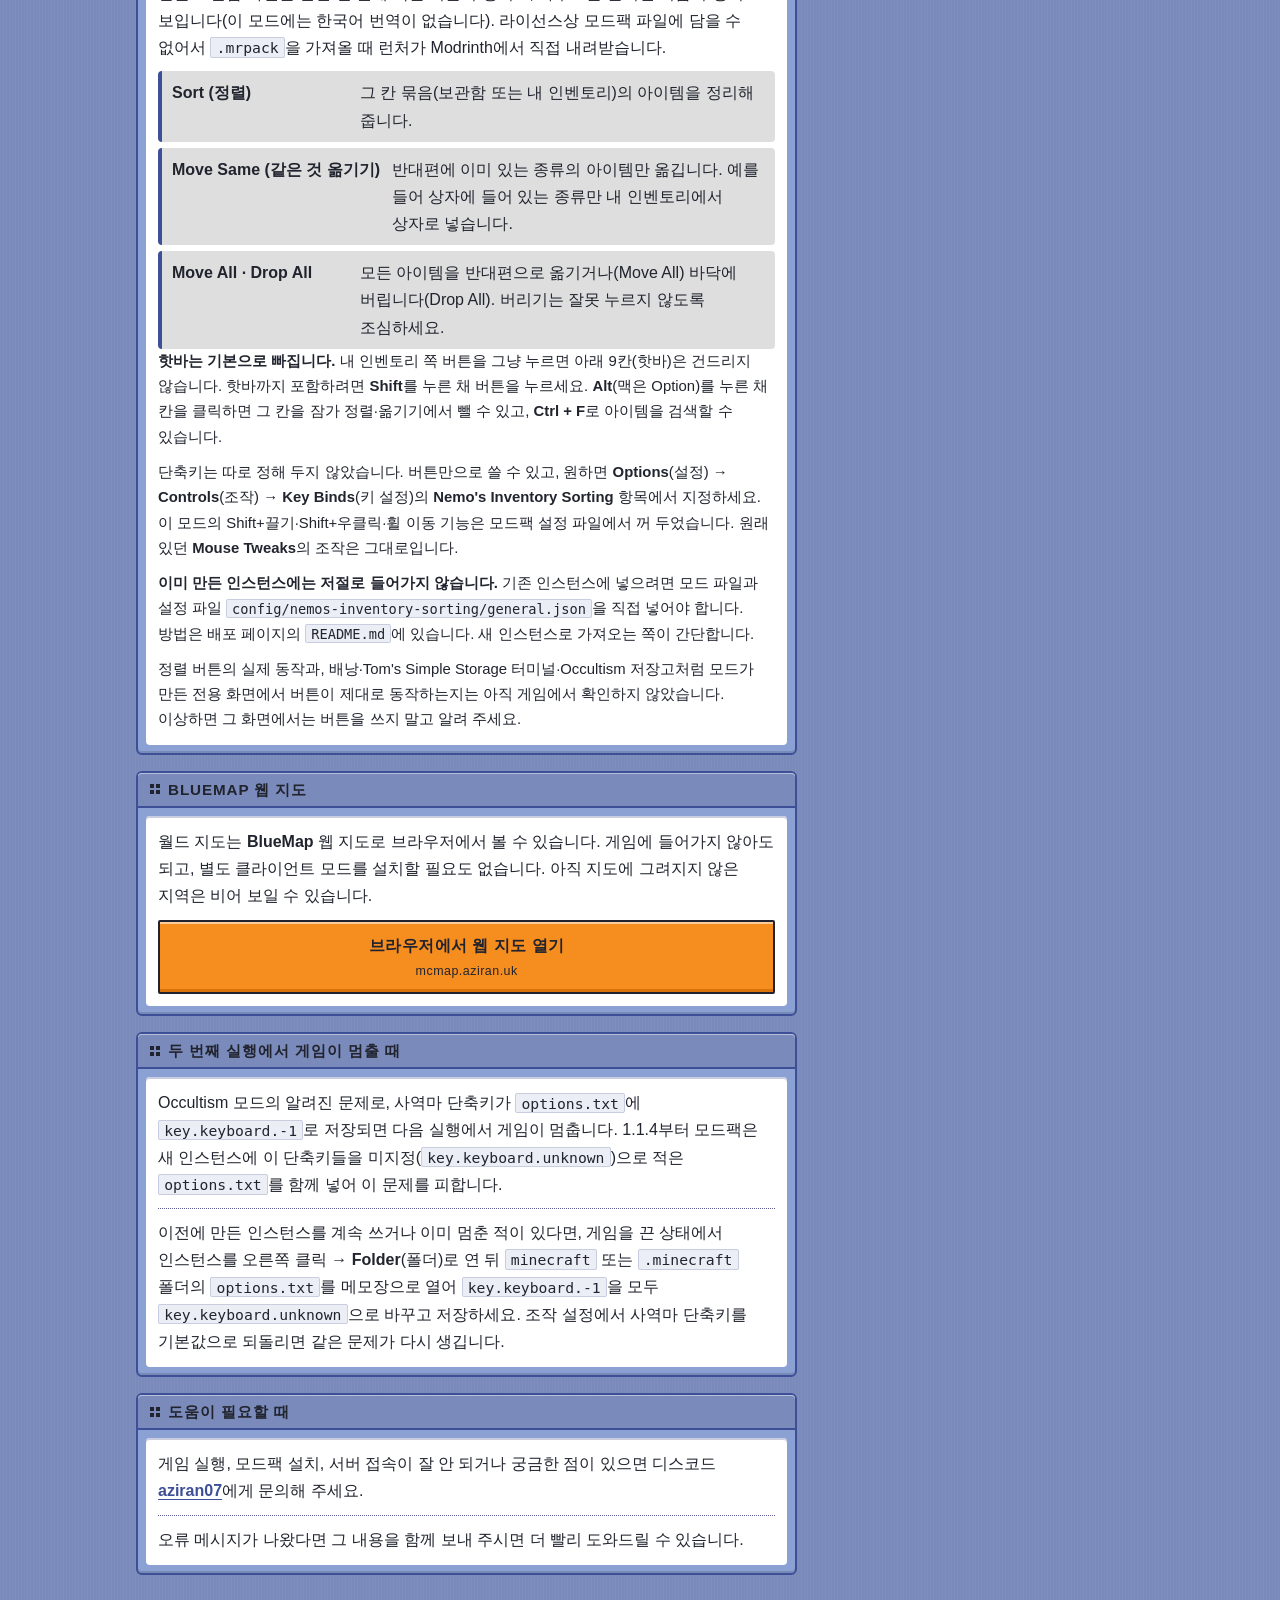
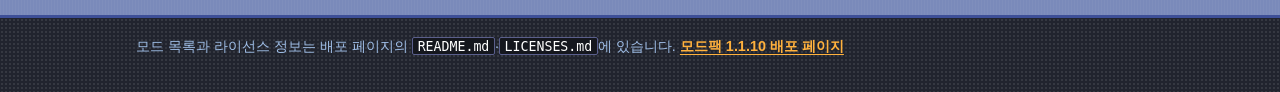
==== commit f65d6c2d: "Add Nemo's Inventory Sorting and prepare normal client 1.1.10 release Client-only Nemo's Inventory S" ====
--- a/site/index.html
+++ b/site/index.html
@@ -55,16 +55,16 @@
         <p class="copy-status" id="copy-status" role="status" aria-live="polite"></p>
 
         <div class="cta-row">
-          <a class="btn btn-primary" href="https://github.com/aziran07/AziranMinecraftServer/releases/download/client-1.1.9/aziran-26.3-client-1.1.9.mrpack">
+          <a class="btn btn-primary" href="https://github.com/aziran07/AziranMinecraftServer/releases/download/client-1.1.10/aziran-26.3-client-1.1.10.mrpack">
             모드팩 다운로드
-            <span class="btn-sub">aziran-26.3-client-1.1.9.mrpack</span>
+            <span class="btn-sub">aziran-26.3-client-1.1.10.mrpack</span>
           </a>
           <a class="btn btn-quiet" href="#steps">설치 방법 보기</a>
         </div>
       </div>
 
       <p class="note note-hero">
-        <strong>알아 두세요.</strong> 모드팩 1.1.9는 셰이더를 쓰기 위해 Iris의 아직 공식 반영되지 않은 개발 버전을 직접 빌드해 담았습니다.
+        <strong>알아 두세요.</strong> 모드팩 1.1.10은 셰이더를 쓰기 위해 Iris의 아직 공식 반영되지 않은 개발 버전을 직접 빌드해 담았습니다.
         문제가 생기면 오류 내용을 알려 주세요.
       </p>
     </div>
@@ -94,11 +94,11 @@
           </div>
           <div class="spec">
             <dt>모드팩</dt>
-            <dd>Aziran 26.3 Client 1.1.9</dd>
+            <dd>Aziran 26.3 Client 1.1.10</dd>
           </div>
           <div class="spec">
             <dt>모드 수</dt>
-            <dd>20개 + 셰이더 팩 1개 + 리소스팩 3개</dd>
+            <dd>21개 + 셰이더 팩 1개 + 리소스팩 3개</dd>
           </div>
         </dl>
         <p class="note">
@@ -117,6 +117,7 @@
           <li><a href="#extras">셰이더 켜기와 미니맵 <span class="arrow" aria-hidden="true">▶</span></a></li>
           <li><a href="#resourcepacks">한국어 번역과 리소스팩 <span class="arrow" aria-hidden="true">▶</span></a></li>
           <li><a href="#backpack">여행자의 배낭 <span class="arrow" aria-hidden="true">▶</span></a></li>
+          <li><a href="#sorting">인벤토리 정렬 버튼 <span class="arrow" aria-hidden="true">▶</span></a></li>
           <li><a href="#webmap">BlueMap 웹 지도 <span class="arrow" aria-hidden="true">▶</span></a></li>
           <li><a href="#keys">두 번째 실행에서 멈출 때 <span class="arrow" aria-hidden="true">▶</span></a></li>
           <li><a href="#java">자바 25 준비 <span class="arrow" aria-hidden="true">▶</span></a></li>
@@ -162,14 +163,14 @@
           <li class="step">
             <h3 class="step-title"><span class="step-num" aria-hidden="true">3</span>모드팩 파일 가져오기</h3>
             <ol class="substeps">
-              <li>맨 위의 <a href="https://github.com/aziran07/AziranMinecraftServer/releases/download/client-1.1.9/aziran-26.3-client-1.1.9.mrpack"><strong>모드팩 다운로드</strong></a> 버튼으로 <code>.mrpack</code> 파일을 받습니다.</li>
+              <li>맨 위의 <a href="https://github.com/aziran07/AziranMinecraftServer/releases/download/client-1.1.10/aziran-26.3-client-1.1.10.mrpack"><strong>모드팩 다운로드</strong></a> 버튼으로 <code>.mrpack</code> 파일을 받습니다.</li>
               <li><strong>압축을 풀지 마세요.</strong> 받은 파일을 그대로 사용합니다.</li>
               <li>Prism Launcher에서 <strong>Add Instance</strong>(인스턴스 추가) → <strong>Import from zip(불러오기)</strong> 탭을 엽니다.</li>
               <li>내려받은 <code>.mrpack</code> 파일을 선택하고 가져오기를 끝냅니다.</li>
               <li>이전에 만든 인스턴스에 덮어쓰지 말고 <strong>새 인스턴스로 만듭니다.</strong></li>
             </ol>
-            <p class="hint">가져오기가 끝나면 마인크래프트 26.3, NeoForge 26.3.0.8-beta, 모드 20개와 셰이더 팩, 리소스팩 3개가 함께 설치됩니다. 모드 대부분과 셰이더 팩, 일부 리소스팩은 런처가 내려받으므로 인터넷 연결이 필요합니다. 새 인스턴스는 게임 언어가 한국어로 시작합니다.</p>
-            <p class="hint"><strong>이전 모드팩을 쓰던 분:</strong> 1.1.9는 1.1.8에 배낭 모드 Traveler's Backpack을 더한 판입니다. 서버에도 같은 모드를 넣으므로 1.1.8 이하 인스턴스로는 접속할 수 없습니다. 1.1.9를 <strong>새 인스턴스로</strong> 가져와 주세요.</p>
+            <p class="hint">가져오기가 끝나면 마인크래프트 26.3, NeoForge 26.3.0.8-beta, 모드 21개와 셰이더 팩, 리소스팩 3개가 함께 설치됩니다. 모드 대부분과 셰이더 팩, 일부 리소스팩은 런처가 내려받으므로 인터넷 연결이 필요합니다. 새 인스턴스는 게임 언어가 한국어로 시작합니다.</p>
+            <p class="hint"><strong>이전 모드팩을 쓰던 분:</strong> 1.1.10은 1.1.9에 인벤토리 정렬 모드 Nemo's Inventory Sorting을 더한 판입니다. 내 컴퓨터에서만 쓰는 모드라 서버는 바뀌지 않았으므로 1.1.9 인스턴스도 그대로 접속할 수 있습니다. 정렬 버튼을 쓰려면 1.1.10을 <strong>새 인스턴스로</strong> 가져와 주세요. 배낭 모드가 없는 1.1.8 이하 인스턴스로는 접속할 수 없습니다.</p>
             <p class="links"><a href="https://prismlauncher.org/wiki/help-pages/zip-import/">Prism Launcher 공식 가져오기 안내</a></p>
           </li>
 
@@ -274,11 +275,49 @@
         </dl>
         <p class="hint">
           <strong>왜 <code>Y</code>인가요?</strong> 모드의 원래 기본값 <code>B</code>는 Occultism 가방 열기, Tom's Simple Storage 터미널 열기, JourneyMap 웨이포인트 만들기와 겹칩니다.
-          그래서 1.1.9로 새로 만든 인스턴스는 배낭 열기만 다른 모드가 쓰지 않는 <code>Y</code>로 정해 두었습니다. 다른 단축키는 바꾸지 않았습니다.
+          그래서 1.1.9 이후 모드팩으로 새로 만든 인스턴스는 배낭 열기만 다른 모드가 쓰지 않는 <code>Y</code>로 정해 두었습니다. 다른 단축키는 바꾸지 않았습니다.
           이미 만든 인스턴스는 <code>B</code>로 남으니, 필요하면 <strong>Options</strong>(설정) → <strong>Controls</strong>(조작) → <strong>Key Binds</strong>(키 설정)에서 바꾸세요.
         </p>
         <p class="hint">
           서버 기본 설정에서는 등에 멘 배낭이 죽은 자리에 블록으로 남습니다. 무덤 모드·Curios와 함께 쓸 때의 동작은 아직 게임에서 확인하지 않았습니다.
+        </p>
+      </div>
+    </section>
+
+    <section class="panel" id="sorting" aria-labelledby="sorting-title">
+      <h2 class="panel-head" id="sorting-title">인벤토리 정렬 버튼</h2>
+      <div class="panel-body">
+        <p>
+          1.1.10부터 <strong>Nemo's Inventory Sorting</strong> 모드가 들어 있습니다. 인벤토리(<code>E</code>)나 상자 같은 보관함 화면을 열면 칸 옆에 작은 버튼이 생기고, 마우스를 올리면 이름이 영어로 보입니다(이 모드에는 한국어 번역이 없습니다).
+          라이선스상 모드팩 파일에 담을 수 없어서 <code>.mrpack</code>을 가져올 때 런처가 Modrinth에서 직접 내려받습니다.
+        </p>
+        <dl class="cmd-list">
+          <div class="cmd">
+            <dt>Sort (정렬)</dt>
+            <dd>그 칸 묶음(보관함 또는 내 인벤토리)의 아이템을 정리해 줍니다.</dd>
+          </div>
+          <div class="cmd">
+            <dt>Move Same (같은 것 옮기기)</dt>
+            <dd>반대편에 이미 있는 종류의 아이템만 옮깁니다. 예를 들어 상자에 들어 있는 종류만 내 인벤토리에서 상자로 넣습니다.</dd>
+          </div>
+          <div class="cmd">
+            <dt>Move All · Drop All</dt>
+            <dd>모든 아이템을 반대편으로 옮기거나(Move All) 바닥에 버립니다(Drop All). 버리기는 잘못 누르지 않도록 조심하세요.</dd>
+          </div>
+        </dl>
+        <p class="hint">
+          <strong>핫바는 기본으로 빠집니다.</strong> 내 인벤토리 쪽 버튼을 그냥 누르면 아래 9칸(핫바)은 건드리지 않습니다. 핫바까지 포함하려면 <strong>Shift</strong>를 누른 채 버튼을 누르세요.
+          <strong>Alt</strong>(맥은 Option)를 누른 채 칸을 클릭하면 그 칸을 잠가 정렬·옮기기에서 뺄 수 있고, <strong>Ctrl + F</strong>로 아이템을 검색할 수 있습니다.
+        </p>
+        <p class="hint">
+          단축키는 따로 정해 두지 않았습니다. 버튼만으로 쓸 수 있고, 원하면 <strong>Options</strong>(설정) → <strong>Controls</strong>(조작) → <strong>Key Binds</strong>(키 설정)의 <strong>Nemo's Inventory Sorting</strong> 항목에서 지정하세요.
+          이 모드의 Shift+끌기·Shift+우클릭·휠 이동 기능은 모드팩 설정 파일에서 꺼 두었습니다. 원래 있던 <strong>Mouse Tweaks</strong>의 조작은 그대로입니다.
+        </p>
+        <p class="hint">
+          <strong>이미 만든 인스턴스에는 저절로 들어가지 않습니다.</strong> 기존 인스턴스에 넣으려면 모드 파일과 설정 파일 <code>config/nemos-inventory-sorting/general.json</code>을 직접 넣어야 합니다. 방법은 배포 페이지의 <code>README.md</code>에 있습니다. 새 인스턴스로 가져오는 쪽이 간단합니다.
+        </p>
+        <p class="hint">
+          정렬 버튼의 실제 동작과, 배낭·Tom's Simple Storage 터미널·Occultism 저장고처럼 모드가 만든 전용 화면에서 버튼이 제대로 동작하는지는 아직 게임에서 확인하지 않았습니다. 이상하면 그 화면에서는 버튼을 쓰지 말고 알려 주세요.
         </p>
       </div>
     </section>
@@ -332,7 +371,7 @@
   <div class="wrap">
     <p>
       모드 목록과 라이선스 정보는 배포 페이지의 <code>README.md</code>·<code>LICENSES.md</code>에 있습니다.
-      <a href="https://github.com/aziran07/AziranMinecraftServer/releases/tag/client-1.1.9">모드팩 1.1.9 배포 페이지</a>
+      <a href="https://github.com/aziran07/AziranMinecraftServer/releases/tag/client-1.1.10">모드팩 1.1.10 배포 페이지</a>
     </p>
   </div>
 </footer>
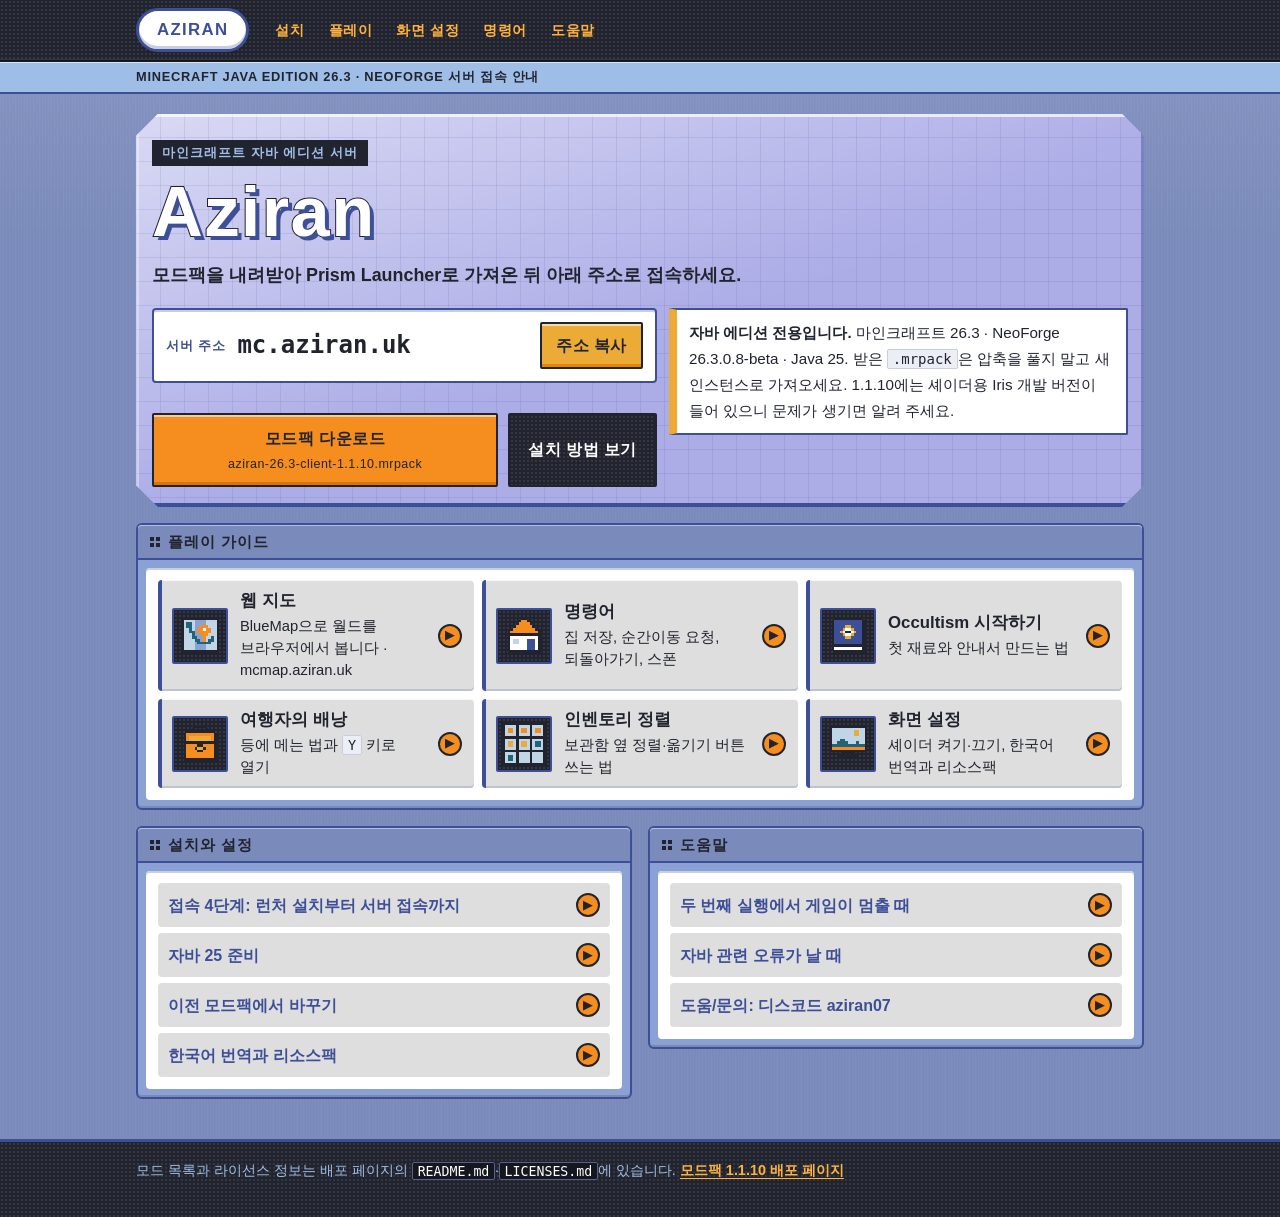
==== commit a313976e: "Organize the site into a concise home and illustrated player guides" ====
--- a/site/index.html
+++ b/site/index.html
@@ -11,7 +11,7 @@
 </head>
 <body>
 
-<a class="skip-link" href="#steps">설치 방법으로 건너뛰기</a>
+<a class="skip-link" href="#guides">플레이 가이드로 건너뛰기</a>
 
 <header class="masthead">
   <div class="topbar">
@@ -19,14 +19,11 @@
       <a class="logo-pill" href="index.html" aria-current="page">AZIRAN</a>
       <nav aria-label="주요 메뉴">
         <ul class="nav-list">
-          <li><a href="#steps">설치 방법</a></li>
-          <li><a href="#extras">셰이더·지도</a></li>
-          <li><a href="#resourcepacks">리소스팩</a></li>
-          <li><a href="#webmap">웹 지도</a></li>
-          <li><a href="#keys">멈춤 해결</a></li>
-          <li><a href="#java">자바 25</a></li>
+          <li><a href="join.html">설치</a></li>
+          <li><a href="play.html">플레이</a></li>
+          <li><a href="visuals.html">화면 설정</a></li>
           <li><a href="commands.html">명령어</a></li>
-          <li class="nav-feature"><a href="occultism.html">Occultism 시작 가이드</a></li>
+          <li><a href="help.html">도움말</a></li>
         </ul>
       </nav>
     </div>
@@ -36,12 +33,12 @@
   </div>
 </header>
 
-<main class="wrap layout">
+<main class="wrap stack">
 
   <section class="hero-panel chamfer" aria-labelledby="hero-title">
     <p class="eyebrow">마인크래프트 자바 에디션 서버</p>
     <h1 class="hero-title" id="hero-title">Aziran</h1>
-    <p class="hero-lede">모드팩 파일 하나를 내려받아 런처로 가져오면 준비가 끝납니다. 아래 네 단계를 순서대로 따라 하세요.</p>
+    <p class="hero-lede">모드팩을 내려받아 Prism Launcher로 가져온 뒤 아래 주소로 접속하세요.</p>
 
     <div class="hero-grid">
       <div>
@@ -59,310 +56,109 @@
             모드팩 다운로드
             <span class="btn-sub">aziran-26.3-client-1.1.10.mrpack</span>
           </a>
-          <a class="btn btn-quiet" href="#steps">설치 방법 보기</a>
+          <a class="btn btn-quiet" href="join.html#steps">설치 방법 보기</a>
         </div>
       </div>
 
       <p class="note note-hero">
-        <strong>알아 두세요.</strong> 모드팩 1.1.10은 셰이더를 쓰기 위해 Iris의 아직 공식 반영되지 않은 개발 버전을 직접 빌드해 담았습니다.
-        문제가 생기면 오류 내용을 알려 주세요.
+        <strong>자바 에디션 전용입니다.</strong> 마인크래프트 26.3 · NeoForge 26.3.0.8-beta · Java 25.
+        받은 <code>.mrpack</code>은 압축을 풀지 말고 새 인스턴스로 가져오세요.
+        1.1.10에는 셰이더용 Iris 개발 버전이 들어 있으니 문제가 생기면 알려 주세요.
       </p>
     </div>
   </section>
 
-  <aside class="rail" aria-label="준비물과 바로 가기">
+  <section class="panel" id="guides" aria-labelledby="guides-title">
+    <h2 class="panel-head" id="guides-title">플레이 가이드</h2>
+    <div class="panel-body">
+      <ul class="guide-grid">
+        <li>
+          <a class="guide-card" id="webmap" href="https://mcmap.aziran.uk/">
+            <img class="guide-icon" src="icons/map.svg" alt="" width="56" height="56">
+            <span class="guide-text">
+              <span class="guide-title">웹 지도</span>
+              <span class="guide-desc">BlueMap으로 월드를 브라우저에서 봅니다 · mcmap.aziran.uk</span>
+            </span>
+            <span class="arrow" aria-hidden="true">▶</span>
+          </a>
+        </li>
+        <li>
+          <a class="guide-card" href="commands.html">
+            <img class="guide-icon" src="icons/home.svg" alt="" width="56" height="56">
+            <span class="guide-text">
+              <span class="guide-title">명령어</span>
+              <span class="guide-desc">집 저장, 순간이동 요청, 되돌아가기, 스폰</span>
+            </span>
+            <span class="arrow" aria-hidden="true">▶</span>
+          </a>
+        </li>
+        <li>
+          <a class="guide-card" href="occultism.html">
+            <img class="guide-icon" src="icons/book.svg" alt="" width="56" height="56">
+            <span class="guide-text">
+              <span class="guide-title">Occultism 시작하기</span>
+              <span class="guide-desc">첫 재료와 안내서 만드는 법</span>
+            </span>
+            <span class="arrow" aria-hidden="true">▶</span>
+          </a>
+        </li>
+        <li>
+          <a class="guide-card" id="backpack" href="play.html#backpack">
+            <img class="guide-icon" src="icons/backpack.svg" alt="" width="56" height="56">
+            <span class="guide-text">
+              <span class="guide-title">여행자의 배낭</span>
+              <span class="guide-desc">등에 메는 법과 <code>Y</code> 키로 열기</span>
+            </span>
+            <span class="arrow" aria-hidden="true">▶</span>
+          </a>
+        </li>
+        <li>
+          <a class="guide-card" id="sorting" href="play.html#sorting">
+            <img class="guide-icon" src="icons/sort.svg" alt="" width="56" height="56">
+            <span class="guide-text">
+              <span class="guide-title">인벤토리 정렬</span>
+              <span class="guide-desc">보관함 옆 정렬·옮기기 버튼 쓰는 법</span>
+            </span>
+            <span class="arrow" aria-hidden="true">▶</span>
+          </a>
+        </li>
+        <li>
+          <a class="guide-card" id="extras" href="visuals.html">
+            <img class="guide-icon" src="icons/screen.svg" alt="" width="56" height="56">
+            <span class="guide-text">
+              <span class="guide-title">화면 설정</span>
+              <span class="guide-desc">셰이더 켜기·끄기, 한국어 번역과 리소스팩</span>
+            </span>
+            <span class="arrow" aria-hidden="true">▶</span>
+          </a>
+        </li>
+      </ul>
+    </div>
+  </section>
 
-    <section class="panel" aria-labelledby="specs-title">
-      <h2 class="panel-head" id="specs-title">준비물</h2>
-      <div class="panel-body">
-        <dl class="spec-grid">
-          <div class="spec">
-            <dt>에디션</dt>
-            <dd>자바 에디션 (데스크톱 PC)</dd>
-          </div>
-          <div class="spec">
-            <dt>마인크래프트</dt>
-            <dd>26.3</dd>
-          </div>
-          <div class="spec">
-            <dt>모드 로더</dt>
-            <dd>NeoForge 26.3.0.8-beta</dd>
-          </div>
-          <div class="spec">
-            <dt>자바</dt>
-            <dd>Java 25</dd>
-          </div>
-          <div class="spec">
-            <dt>모드팩</dt>
-            <dd>Aziran 26.3 Client 1.1.10</dd>
-          </div>
-          <div class="spec">
-            <dt>모드 수</dt>
-            <dd>21개 + 셰이더 팩 1개 + 리소스팩 3개</dd>
-          </div>
-        </dl>
-        <p class="note">
-          <strong>자바 에디션 전용입니다.</strong> 모바일·콘솔·Windows 스토어에서 쓰는 베드락 에디션으로는 접속할 수 없습니다.
-          자바는 아래 <a href="#java">2단계</a>에서 준비하고, 마인크래프트와 NeoForge, 모드는 3단계에서 런처가 함께 설치합니다.
-        </p>
-      </div>
-    </section>
-
-    <nav class="panel" aria-labelledby="quick-title">
-      <h2 class="panel-head" id="quick-title">바로 가기</h2>
+  <div class="entry-grid">
+    <nav class="panel" aria-labelledby="setup-title">
+      <h2 class="panel-head" id="setup-title">설치와 설정</h2>
       <div class="panel-body">
         <ul class="quick-links">
-          <li><a href="occultism.html">Occultism 시작 가이드 <span class="arrow" aria-hidden="true">▶</span></a></li>
-          <li><a href="commands.html">명령어: 집·순간이동·스폰 <span class="arrow" aria-hidden="true">▶</span></a></li>
-          <li><a href="#extras">셰이더 켜기와 미니맵 <span class="arrow" aria-hidden="true">▶</span></a></li>
-          <li><a href="#resourcepacks">한국어 번역과 리소스팩 <span class="arrow" aria-hidden="true">▶</span></a></li>
-          <li><a href="#backpack">여행자의 배낭 <span class="arrow" aria-hidden="true">▶</span></a></li>
-          <li><a href="#sorting">인벤토리 정렬 버튼 <span class="arrow" aria-hidden="true">▶</span></a></li>
-          <li><a href="#webmap">BlueMap 웹 지도 <span class="arrow" aria-hidden="true">▶</span></a></li>
-          <li><a href="#keys">두 번째 실행에서 멈출 때 <span class="arrow" aria-hidden="true">▶</span></a></li>
-          <li><a href="#java">자바 25 준비 <span class="arrow" aria-hidden="true">▶</span></a></li>
-          <li><a href="#help">도움/문의 <span class="arrow" aria-hidden="true">▶</span></a></li>
+          <li><a id="steps" href="join.html#steps">접속 4단계: 런처 설치부터 서버 접속까지 <span class="arrow" aria-hidden="true">▶</span></a></li>
+          <li><a id="java" href="join.html#java">자바 25 준비 <span class="arrow" aria-hidden="true">▶</span></a></li>
+          <li><a href="join.html#update">이전 모드팩에서 바꾸기 <span class="arrow" aria-hidden="true">▶</span></a></li>
+          <li><a id="resourcepacks" href="visuals.html#resourcepacks">한국어 번역과 리소스팩 <span class="arrow" aria-hidden="true">▶</span></a></li>
         </ul>
       </div>
     </nav>
 
-  </aside>
-
-  <div class="content">
-
-    <section class="panel" id="steps" aria-labelledby="steps-title">
-      <h2 class="panel-head" id="steps-title">접속하는 방법</h2>
+    <nav class="panel" aria-labelledby="trouble-title">
+      <h2 class="panel-head" id="trouble-title">도움말</h2>
       <div class="panel-body">
-        <ol class="step-list">
-
-          <li class="step">
-            <h3 class="step-title"><span class="step-num" aria-hidden="true">1</span>Prism Launcher 설치하고 로그인하기</h3>
-            <ol class="substeps">
-              <li><a href="https://prismlauncher.org/download/">공식 다운로드 페이지</a>에서 사용하는 운영체제에 맞는 Prism Launcher를 내려받아 설치합니다.</li>
-              <li>런처를 열고 오른쪽 위 계정 관리에서 정품 마인크래프트 자바 에디션 계정으로 로그인합니다.</li>
-              <li>정품 계정이 있어야 서버에 들어올 수 있습니다.</li>
-            </ol>
-          </li>
-
-          <li class="step" id="java">
-            <h3 class="step-title"><span class="step-num" aria-hidden="true">2</span>자바 25 준비하기</h3>
-            <ol class="substeps">
-              <li>이 모드팩은 <strong>Java 25</strong>가 필요합니다. 이전 버전의 자바로는 실행되지 않습니다.</li>
-              <li>Java 25가 이미 설치되어 있고 Prism Launcher가 그 자바를 선택하고 있다면 <strong>다시 설치할 필요가 없습니다.</strong> 다음 단계로 넘어가세요.</li>
-              <li>설치되어 있지 않거나 선택되지 않았다면, Prism Launcher 9.0 이상에서 <strong>Settings (설정) → Java</strong>를 열고 <code>Autodetect Java version (자바 버전 자동 감지)</code>과 <code>Auto-download Mojang Java (Mojang Java 자동 다운로드)</code>를 체크합니다. 필요한 자바를 런처가 자동으로 내려받습니다.
-                <figure class="shot">
-                  <img src="prism-java-settings.png" width="624" height="352" loading="lazy" decoding="async" alt="Prism Launcher 설정 창의 Java 탭. Autodetect Java version(자바 버전 자동 감지)과 Auto-download Mojang Java(Mojang Java 자동 다운로드) 항목이 체크되어 있는 화면">
-                  <figcaption>Prism Launcher 설정 → Java 탭: 두 자동 항목을 체크한 모습</figcaption>
-                </figure>
-              </li>
-              <li>자동으로 받을 수 없거나 자바 관련 오류가 나오면, Java 25를 직접 설치한 뒤 인스턴스를 오른쪽 클릭 → <strong>Edit</strong> → <strong>Settings → Java</strong>에서 Java 25를 선택합니다.</li>
-            </ol>
-            <p class="links"><a href="https://prismlauncher.org/wiki/getting-started/installing-java/">Prism Launcher 공식 자바 설치 안내</a></p>
-          </li>
-
-          <li class="step">
-            <h3 class="step-title"><span class="step-num" aria-hidden="true">3</span>모드팩 파일 가져오기</h3>
-            <ol class="substeps">
-              <li>맨 위의 <a href="https://github.com/aziran07/AziranMinecraftServer/releases/download/client-1.1.10/aziran-26.3-client-1.1.10.mrpack"><strong>모드팩 다운로드</strong></a> 버튼으로 <code>.mrpack</code> 파일을 받습니다.</li>
-              <li><strong>압축을 풀지 마세요.</strong> 받은 파일을 그대로 사용합니다.</li>
-              <li>Prism Launcher에서 <strong>Add Instance</strong>(인스턴스 추가) → <strong>Import from zip(불러오기)</strong> 탭을 엽니다.</li>
-              <li>내려받은 <code>.mrpack</code> 파일을 선택하고 가져오기를 끝냅니다.</li>
-              <li>이전에 만든 인스턴스에 덮어쓰지 말고 <strong>새 인스턴스로 만듭니다.</strong></li>
-            </ol>
-            <p class="hint">가져오기가 끝나면 마인크래프트 26.3, NeoForge 26.3.0.8-beta, 모드 21개와 셰이더 팩, 리소스팩 3개가 함께 설치됩니다. 모드 대부분과 셰이더 팩, 일부 리소스팩은 런처가 내려받으므로 인터넷 연결이 필요합니다. 새 인스턴스는 게임 언어가 한국어로 시작합니다.</p>
-            <p class="hint"><strong>이전 모드팩을 쓰던 분:</strong> 1.1.10은 1.1.9에 인벤토리 정렬 모드 Nemo's Inventory Sorting을 더한 판입니다. 내 컴퓨터에서만 쓰는 모드라 서버는 바뀌지 않았으므로 1.1.9 인스턴스도 그대로 접속할 수 있습니다. 정렬 버튼을 쓰려면 1.1.10을 <strong>새 인스턴스로</strong> 가져와 주세요. 배낭 모드가 없는 1.1.8 이하 인스턴스로는 접속할 수 없습니다.</p>
-            <p class="links"><a href="https://prismlauncher.org/wiki/help-pages/zip-import/">Prism Launcher 공식 가져오기 안내</a></p>
-          </li>
-
-          <li class="step">
-            <h3 class="step-title"><span class="step-num" aria-hidden="true">4</span>서버 접속하기</h3>
-            <ol class="substeps">
-              <li>가져온 인스턴스를 선택하고 실행합니다. 첫 실행은 파일을 내려받느라 오래 걸릴 수 있습니다.</li>
-              <li>게임이 열리면 <strong>Multiplayer</strong>(멀티플레이)를 누릅니다.</li>
-              <li>1.1.5 이후 모드팩으로 새로 만든 인스턴스에는 목록에 <strong>Aziran</strong>(<code>mc.aziran.uk</code>) 서버가 이미 들어 있습니다. 이 서버를 눌러 접속합니다.</li>
-            </ol>
-            <p class="hint">목록에 서버가 없다면(이전에 만든 인스턴스 등) <strong>Add Server</strong>(서버 추가)를 누르고 서버 주소 칸에 <code>mc.aziran.uk</code> 를 입력한 뒤 완료를 누르세요.</p>
-          </li>
-
-        </ol>
+        <ul class="quick-links">
+          <li><a id="keys" href="help.html#keys">두 번째 실행에서 게임이 멈출 때 <span class="arrow" aria-hidden="true">▶</span></a></li>
+          <li><a href="help.html#java-errors">자바 관련 오류가 날 때 <span class="arrow" aria-hidden="true">▶</span></a></li>
+          <li><a id="help" href="help.html#contact">도움/문의: 디스코드 aziran07 <span class="arrow" aria-hidden="true">▶</span></a></li>
+        </ul>
       </div>
-    </section>
-
-    <section class="promo chamfer" aria-labelledby="occult-promo-title">
-      <p class="promo-label">접속한 다음 할 일</p>
-      <h2 class="promo-title" id="occult-promo-title">Occultism</h2>
-      <p>서버에 들어왔다면 오컬트 마법 모드 Occultism을 시작해 보세요. 첫 재료를 얻는 법과 안내서 만드는 법을 정리했습니다.</p>
-      <a class="promo-link" href="occultism.html">Occultism 시작 가이드 보기 <span class="arrow" aria-hidden="true">▶</span></a>
-    </section>
-
-    <section class="promo promo-commands chamfer" aria-labelledby="command-promo-title">
-      <p class="promo-label">알아 두면 편한 명령어</p>
-      <h2 class="promo-title" id="command-promo-title">명령어</h2>
-      <p>집 저장과 이동, 친구에게 보내는 순간이동 요청과 되돌아가기, 스폰 복귀까지 자주 쓰는 명령어를 한곳에 모았습니다.</p>
-      <a class="promo-link" href="commands.html">명령어 안내 열어 보기 <span class="arrow" aria-hidden="true">▶</span></a>
-    </section>
-
-    <section class="panel trouble" id="extras" aria-labelledby="extras-title">
-      <h2 class="panel-head" id="extras-title">셰이더와 지도</h2>
-      <div class="panel-body">
-        <p>
-          <strong>셰이더는 처음에 꺼져 있습니다.</strong> 켜려면 게임에서 <strong>Options</strong>(설정) → <strong>Video Settings</strong>(비디오 설정) →
-          <strong>Shader Packs...</strong>를 누르고 <code>ComplementaryReimagined_r5.9.3</code>을 골라 <strong>Apply</strong>(적용) 후 <strong>Done</strong>(완료)을 누릅니다.
-          끄려면 같은 화면에서 <code>OFF</code>를 고릅니다. 셰이더는 그래픽 부하가 크니 프레임이 낮으면 끄세요.
-        </p>
-        <p class="dotted">
-          미니맵은 <strong>JourneyMap</strong>입니다. 게임에 들어가면 화면 구석에 미니맵이 보이고, 전체 지도는 기본 단축키 <code>J</code>로 엽니다.
-          JourneyMap과 셰이더 팩은 라이선스상 모드팩 파일에 담을 수 없어서, <code>.mrpack</code>을 가져올 때 런처가 Modrinth에서 직접 내려받습니다.
-        </p>
-      </div>
-    </section>
-
-    <section class="panel" id="resourcepacks" aria-labelledby="resourcepacks-title">
-      <h2 class="panel-head" id="resourcepacks-title">한국어 번역과 리소스팩</h2>
-      <div class="panel-body">
-        <p>
-          새로 가져온 인스턴스는 <strong>게임 언어가 한국어</strong>이고, <strong>Occultism 한국어 번역 팩만 켜진 상태</strong>로 시작합니다.
-          나머지 두 리소스팩은 설치만 되어 있고 <strong>꺼져 있습니다.</strong> 원할 때 직접 켜세요.
-        </p>
-        <dl class="cmd-list">
-          <div class="cmd">
-            <dt>Occultism 한국어 번역 <span class="state-on">켜짐</span></dt>
-            <dd>Occultism 모드의 아이템 이름과 안내서 전체를 이 서버에서 새로 번역했습니다. 게임 언어가 한국어일 때 보입니다.</dd>
-          </div>
-          <div class="cmd">
-            <dt>Stay True <span class="state-off">꺼짐</span></dt>
-            <dd>바닐라 느낌을 살린 텍스처 팩입니다. 1.21.5용이라 26.3에서 제대로 보이는지는 확인하지 않았고, 게임이 이전 버전용 팩이라고 경고합니다. 연결 텍스처 같은 일부 표현은 OptiFine이 있어야 해서 이 모드팩에서는 적용되지 않습니다.</dd>
-          </div>
-          <div class="cmd">
-            <dt>Vanilla Experience+ <span class="state-off">꺼짐</span></dt>
-            <dd>바닐라 스타일을 다듬고 고치는 리소스팩으로 26.3을 지원합니다. 모드팩 가져오기 중에 런처가 Modrinth에서 받습니다. 몹 변형 텍스처는 별도 모드가 있어야 보입니다.</dd>
-          </div>
-        </dl>
-        <p class="dotted"><strong>켜고 끄는 법</strong></p>
-        <ol class="substeps">
-          <li>게임에서 <strong>Options</strong>(설정) → <strong>Resource Packs...</strong>(리소스팩)을 엽니다.</li>
-          <li>켜려면 왼쪽 <strong>Available</strong>(사용 가능) 목록에서 팩의 화살표를 눌러 오른쪽 <strong>Selected</strong>(선택됨)로 옮깁니다. 끄려면 반대로 왼쪽으로 옮깁니다.</li>
-          <li>오른쪽 목록은 <strong>위에 있는 팩이 우선</strong>합니다. 새로 켠 팩은 맨 위에 붙으니, <code>occultism-ko-1.256.0-mc26.3.zip</code>을 위 화살표로 <strong>맨 위</strong>로 올려 번역이 계속 보이게 합니다.</li>
-          <li><strong>Done</strong>(완료)을 누르면 리소스를 다시 불러옵니다.</li>
-        </ol>
-        <p class="hint">
-          Stay True와 Vanilla Experience+를 함께 켜면 같은 블록의 텍스처를 서로 덮을 수 있어, 위에 있는 팩의 모습만 보입니다. 화면이 이상하면 한쪽을 끄세요.
-          리소스팩은 <a href="#extras">셰이더</a>와 별개 설정이라 함께 켜도 됩니다.
-        </p>
-        <p class="hint">
-          <strong>이미 만든 인스턴스는 바뀌지 않습니다.</strong> 언어와 리소스팩 기본값은 새로 가져온 인스턴스에만 적용됩니다.
-          기존 인스턴스에서 한국어를 쓰려면 <strong>Options</strong> → <strong>Language...</strong>(언어)에서 한국어를 고르세요.
-        </p>
-      </div>
-    </section>
-
-    <section class="panel" id="backpack" aria-labelledby="backpack-title">
-      <h2 class="panel-head" id="backpack-title">여행자의 배낭</h2>
-      <div class="panel-body">
-        <p>
-          <strong>Traveler's Backpack</strong>(여행자의 배낭) 모드가 들어 있습니다. 배낭을 만들어 손에 들고 <strong>우클릭</strong>하면 열립니다.
-          이 모드팩에는 Curios가 있어서, 배낭을 등에 메려면 Curios 인벤토리의 <strong>Back</strong>(등) 슬롯에 넣습니다. 땅에 블록으로 놓을 수도 있습니다.
-        </p>
-        <dl class="cmd-list">
-          <div class="cmd">
-            <dt><code>Y</code></dt>
-            <dd>등에 멘 배낭 열기 (모드 원래 기본값은 <code>B</code>)</dd>
-          </div>
-          <div class="cmd">
-            <dt><code>Z</code></dt>
-            <dd>배낭의 도구 바꾸기 / 호스 모드 바꾸기</dd>
-          </div>
-        </dl>
-        <p class="hint">
-          <strong>왜 <code>Y</code>인가요?</strong> 모드의 원래 기본값 <code>B</code>는 Occultism 가방 열기, Tom's Simple Storage 터미널 열기, JourneyMap 웨이포인트 만들기와 겹칩니다.
-          그래서 1.1.9 이후 모드팩으로 새로 만든 인스턴스는 배낭 열기만 다른 모드가 쓰지 않는 <code>Y</code>로 정해 두었습니다. 다른 단축키는 바꾸지 않았습니다.
-          이미 만든 인스턴스는 <code>B</code>로 남으니, 필요하면 <strong>Options</strong>(설정) → <strong>Controls</strong>(조작) → <strong>Key Binds</strong>(키 설정)에서 바꾸세요.
-        </p>
-        <p class="hint">
-          서버 기본 설정에서는 등에 멘 배낭이 죽은 자리에 블록으로 남습니다. 무덤 모드·Curios와 함께 쓸 때의 동작은 아직 게임에서 확인하지 않았습니다.
-        </p>
-      </div>
-    </section>
-
-    <section class="panel" id="sorting" aria-labelledby="sorting-title">
-      <h2 class="panel-head" id="sorting-title">인벤토리 정렬 버튼</h2>
-      <div class="panel-body">
-        <p>
-          1.1.10부터 <strong>Nemo's Inventory Sorting</strong> 모드가 들어 있습니다. 인벤토리(<code>E</code>)나 상자 같은 보관함 화면을 열면 칸 옆에 작은 버튼이 생기고, 마우스를 올리면 이름이 영어로 보입니다(이 모드에는 한국어 번역이 없습니다).
-          라이선스상 모드팩 파일에 담을 수 없어서 <code>.mrpack</code>을 가져올 때 런처가 Modrinth에서 직접 내려받습니다.
-        </p>
-        <dl class="cmd-list">
-          <div class="cmd">
-            <dt>Sort (정렬)</dt>
-            <dd>그 칸 묶음(보관함 또는 내 인벤토리)의 아이템을 정리해 줍니다.</dd>
-          </div>
-          <div class="cmd">
-            <dt>Move Same (같은 것 옮기기)</dt>
-            <dd>반대편에 이미 있는 종류의 아이템만 옮깁니다. 예를 들어 상자에 들어 있는 종류만 내 인벤토리에서 상자로 넣습니다.</dd>
-          </div>
-          <div class="cmd">
-            <dt>Move All · Drop All</dt>
-            <dd>모든 아이템을 반대편으로 옮기거나(Move All) 바닥에 버립니다(Drop All). 버리기는 잘못 누르지 않도록 조심하세요.</dd>
-          </div>
-        </dl>
-        <p class="hint">
-          <strong>핫바는 기본으로 빠집니다.</strong> 내 인벤토리 쪽 버튼을 그냥 누르면 아래 9칸(핫바)은 건드리지 않습니다. 핫바까지 포함하려면 <strong>Shift</strong>를 누른 채 버튼을 누르세요.
-          <strong>Alt</strong>(맥은 Option)를 누른 채 칸을 클릭하면 그 칸을 잠가 정렬·옮기기에서 뺄 수 있고, <strong>Ctrl + F</strong>로 아이템을 검색할 수 있습니다.
-        </p>
-        <p class="hint">
-          단축키는 따로 정해 두지 않았습니다. 버튼만으로 쓸 수 있고, 원하면 <strong>Options</strong>(설정) → <strong>Controls</strong>(조작) → <strong>Key Binds</strong>(키 설정)의 <strong>Nemo's Inventory Sorting</strong> 항목에서 지정하세요.
-          이 모드의 Shift+끌기·Shift+우클릭·휠 이동 기능은 모드팩 설정 파일에서 꺼 두었습니다. 원래 있던 <strong>Mouse Tweaks</strong>의 조작은 그대로입니다.
-        </p>
-        <p class="hint">
-          <strong>이미 만든 인스턴스에는 저절로 들어가지 않습니다.</strong> 기존 인스턴스에 넣으려면 모드 파일과 설정 파일 <code>config/nemos-inventory-sorting/general.json</code>을 직접 넣어야 합니다. 방법은 배포 페이지의 <code>README.md</code>에 있습니다. 새 인스턴스로 가져오는 쪽이 간단합니다.
-        </p>
-        <p class="hint">
-          정렬 버튼의 실제 동작과, 배낭·Tom's Simple Storage 터미널·Occultism 저장고처럼 모드가 만든 전용 화면에서 버튼이 제대로 동작하는지는 아직 게임에서 확인하지 않았습니다. 이상하면 그 화면에서는 버튼을 쓰지 말고 알려 주세요.
-        </p>
-      </div>
-    </section>
-
-    <section class="panel" id="webmap" aria-labelledby="webmap-title">
-      <h2 class="panel-head" id="webmap-title">BlueMap 웹 지도</h2>
-      <div class="panel-body">
-        <p>
-          월드 지도는 <strong>BlueMap</strong> 웹 지도로 브라우저에서 볼 수 있습니다. 게임에 들어가지 않아도 되고, 별도 클라이언트 모드를 설치할 필요도 없습니다.
-          아직 지도에 그려지지 않은 지역은 비어 보일 수 있습니다.
-        </p>
-        <div class="cta-row">
-          <a class="btn btn-primary" href="https://mcmap.aziran.uk/">
-            브라우저에서 웹 지도 열기
-            <span class="btn-sub">mcmap.aziran.uk</span>
-          </a>
-        </div>
-      </div>
-    </section>
-
-    <section class="panel trouble" id="keys" aria-labelledby="keys-title">
-      <h2 class="panel-head" id="keys-title">두 번째 실행에서 게임이 멈출 때</h2>
-      <div class="panel-body">
-        <p>
-          Occultism 모드의 알려진 문제로, 사역마 단축키가 <code>options.txt</code>에 <code>key.keyboard.-1</code>로 저장되면 다음 실행에서 게임이 멈춥니다.
-          1.1.4부터 모드팩은 새 인스턴스에 이 단축키들을 미지정(<code>key.keyboard.unknown</code>)으로 적은 <code>options.txt</code>를 함께 넣어 이 문제를 피합니다.
-        </p>
-        <p class="dotted">
-          이전에 만든 인스턴스를 계속 쓰거나 이미 멈춘 적이 있다면, 게임을 끈 상태에서 인스턴스를 오른쪽 클릭 → <strong>Folder</strong>(폴더)로 연 뒤
-          <code>minecraft</code> 또는 <code>.minecraft</code> 폴더의 <code>options.txt</code>를 메모장으로 열어 <code>key.keyboard.-1</code>을 모두
-          <code>key.keyboard.unknown</code>으로 바꾸고 저장하세요. 조작 설정에서 사역마 단축키를 기본값으로 되돌리면 같은 문제가 다시 생깁니다.
-        </p>
-      </div>
-    </section>
-
-    <section class="panel" id="help" aria-labelledby="help-title">
-      <h2 class="panel-head" id="help-title">도움이 필요할 때</h2>
-      <div class="panel-body">
-        <p>
-          게임 실행, 모드팩 설치, 서버 접속이 잘 안 되거나 궁금한 점이 있으면 디스코드 <a href="https://discord.com/users/1089166615955914772"><strong>aziran07</strong></a>에게 문의해 주세요.
-        </p>
-        <p class="dotted">오류 메시지가 나왔다면 그 내용을 함께 보내 주시면 더 빨리 도와드릴 수 있습니다.</p>
-      </div>
-    </section>
-
+    </nav>
   </div>
 
 </main>
--- a/site/styles.css
+++ b/site/styles.css
@@ -166,15 +166,6 @@
   box-shadow: inset 0 -3px 0 var(--nav-gold);
 }
 
-.nav-list .nav-feature a {
-  color: var(--carbon);
-  background: var(--amber);
-  border-radius: 2px;
-  box-shadow: inset 0 1px 0 rgba(255, 255, 255, 0.6), inset 0 -2px 0 var(--nav-gold);
-}
-.nav-list .nav-feature a:hover { background: var(--nav-gold-lit); color: var(--carbon); text-decoration: none; }
-.nav-list .nav-feature a[aria-current="page"] { background: var(--surface); }
-
 .substrip {
   background: var(--canvas-soft);
   border-bottom: 2px solid var(--chrome-indigo);
@@ -198,11 +189,11 @@
   display: grid;
   gap: 16px;
   grid-template-columns: minmax(0, 1fr);
-  grid-template-areas: "hero" "rail" "content";
-}
-.hero-panel { grid-area: hero; }
-.rail       { grid-area: rail; }
-.content    { grid-area: content; }
+  grid-template-areas: "hero" "content" "rail";
+}
+.layout > .hero-panel { grid-area: hero; }
+.layout > .rail       { grid-area: rail; }
+.layout > .content    { grid-area: content; }
 
 .content, .rail {
   display: grid;
@@ -211,7 +202,22 @@
   min-width: 0;
 }
 
+/* Home: hero, then guide cards, then install/help entry points — no side rail. */
+.stack {
+  display: grid;
+  gap: 16px;
+  grid-template-columns: minmax(0, 1fr);
+}
+
+.entry-grid {
+  display: grid;
+  gap: 16px;
+  grid-template-columns: minmax(0, 1fr);
+  align-items: start;
+}
+
 @media (min-width: 820px) {
+  .entry-grid { grid-template-columns: repeat(2, minmax(0, 1fr)); }
   .layout {
     grid-template-columns: minmax(0, 2fr) minmax(0, 1fr);
     grid-template-areas: "hero hero" "content rail";
@@ -496,6 +502,69 @@
   text-decoration: none;
 }
 .quick-links a:hover { background: var(--ice); color: var(--carbon); }
+.quick-links .link-text { flex: 1 1 auto; min-width: 0; }
+
+/* ---------- pixel icons + home guide cards ---------- */
+
+.guide-icon, .link-icon {
+  flex: none;
+  display: block;
+  background-color: var(--carbon);
+  background-image: var(--dots);
+  background-size: 4px 4px;
+  border: 2px solid var(--chrome-indigo);
+  border-radius: 2px;
+  image-rendering: pixelated;
+}
+.guide-icon { width: 56px; height: 56px; padding: 4px; }
+.link-icon  { width: 28px; height: 28px; padding: 2px; border-width: 1px; }
+
+.guide-grid {
+  display: grid;
+  grid-template-columns: repeat(auto-fill, minmax(min(100%, 17rem), 1fr));
+  gap: 8px;
+  margin: 0;
+  padding: 0;
+  list-style: none;
+}
+.guide-grid > li { display: flex; min-width: 0; }
+
+.guide-card {
+  display: flex;
+  align-items: center;
+  gap: 12px;
+  width: 100%;
+  min-height: 76px;
+  padding: 10px 12px 10px 10px;
+  background: var(--platinum);
+  border-radius: 4px;
+  border-left: 4px solid var(--chrome-indigo);
+  box-shadow: inset 0 1px 0 rgba(255, 255, 255, 0.8), inset 0 -2px 0 #bfc2cf;
+  color: var(--ink);
+  text-decoration: none;
+}
+.guide-card:hover { background: var(--ice); color: var(--carbon); }
+.guide-card:hover .guide-icon { border-color: var(--signal); }
+
+.guide-text { display: grid; flex: 1 1 auto; min-width: 0; gap: 2px; }
+.guide-title {
+  color: var(--carbon);
+  font-size: 1.05rem;
+  line-height: 1.35;
+}
+.guide-desc {
+  color: var(--ink);
+  font-size: 0.92rem;
+  font-weight: 400;
+  line-height: 1.5;
+}
+
+/* Old home bookmarks (#steps, #backpack, …) land on these links; mark the one reached. */
+.guide-card:target, .quick-links a:target {
+  background: var(--surface);
+  border-left-color: var(--signal);
+  box-shadow: inset 0 0 0 3px var(--amber);
+}
 
 /* ---------- notes ---------- */
 
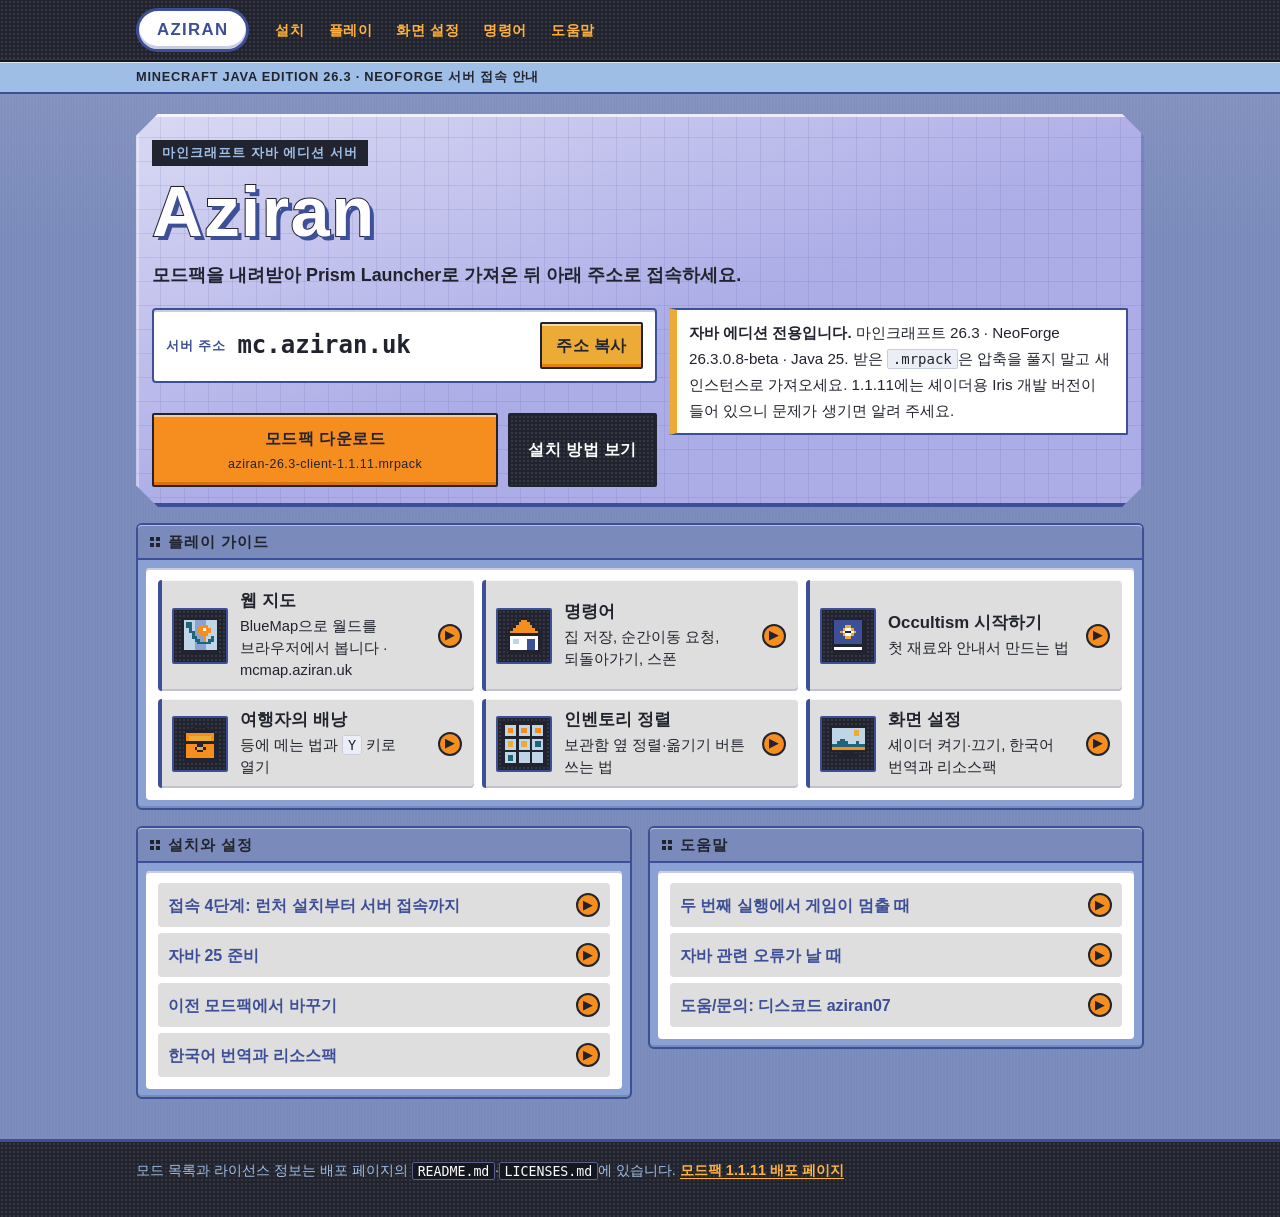
==== commit 45024984: "Prepare client 1.1.11 translation release" ====
--- a/site/index.html
+++ b/site/index.html
@@ -52,9 +52,9 @@
         <p class="copy-status" id="copy-status" role="status" aria-live="polite"></p>
 
         <div class="cta-row">
-          <a class="btn btn-primary" href="https://github.com/aziran07/AziranMinecraftServer/releases/download/client-1.1.10/aziran-26.3-client-1.1.10.mrpack">
+          <a class="btn btn-primary" href="https://github.com/aziran07/AziranMinecraftServer/releases/download/client-1.1.11/aziran-26.3-client-1.1.11.mrpack">
             모드팩 다운로드
-            <span class="btn-sub">aziran-26.3-client-1.1.10.mrpack</span>
+            <span class="btn-sub">aziran-26.3-client-1.1.11.mrpack</span>
           </a>
           <a class="btn btn-quiet" href="join.html#steps">설치 방법 보기</a>
         </div>
@@ -63,7 +63,7 @@
       <p class="note note-hero">
         <strong>자바 에디션 전용입니다.</strong> 마인크래프트 26.3 · NeoForge 26.3.0.8-beta · Java 25.
         받은 <code>.mrpack</code>은 압축을 풀지 말고 새 인스턴스로 가져오세요.
-        1.1.10에는 셰이더용 Iris 개발 버전이 들어 있으니 문제가 생기면 알려 주세요.
+        1.1.11에는 셰이더용 Iris 개발 버전이 들어 있으니 문제가 생기면 알려 주세요.
       </p>
     </div>
   </section>
@@ -167,7 +167,7 @@
   <div class="wrap">
     <p>
       모드 목록과 라이선스 정보는 배포 페이지의 <code>README.md</code>·<code>LICENSES.md</code>에 있습니다.
-      <a href="https://github.com/aziran07/AziranMinecraftServer/releases/tag/client-1.1.10">모드팩 1.1.10 배포 페이지</a>
+      <a href="https://github.com/aziran07/AziranMinecraftServer/releases/tag/client-1.1.11">모드팩 1.1.11 배포 페이지</a>
     </p>
   </div>
 </footer>
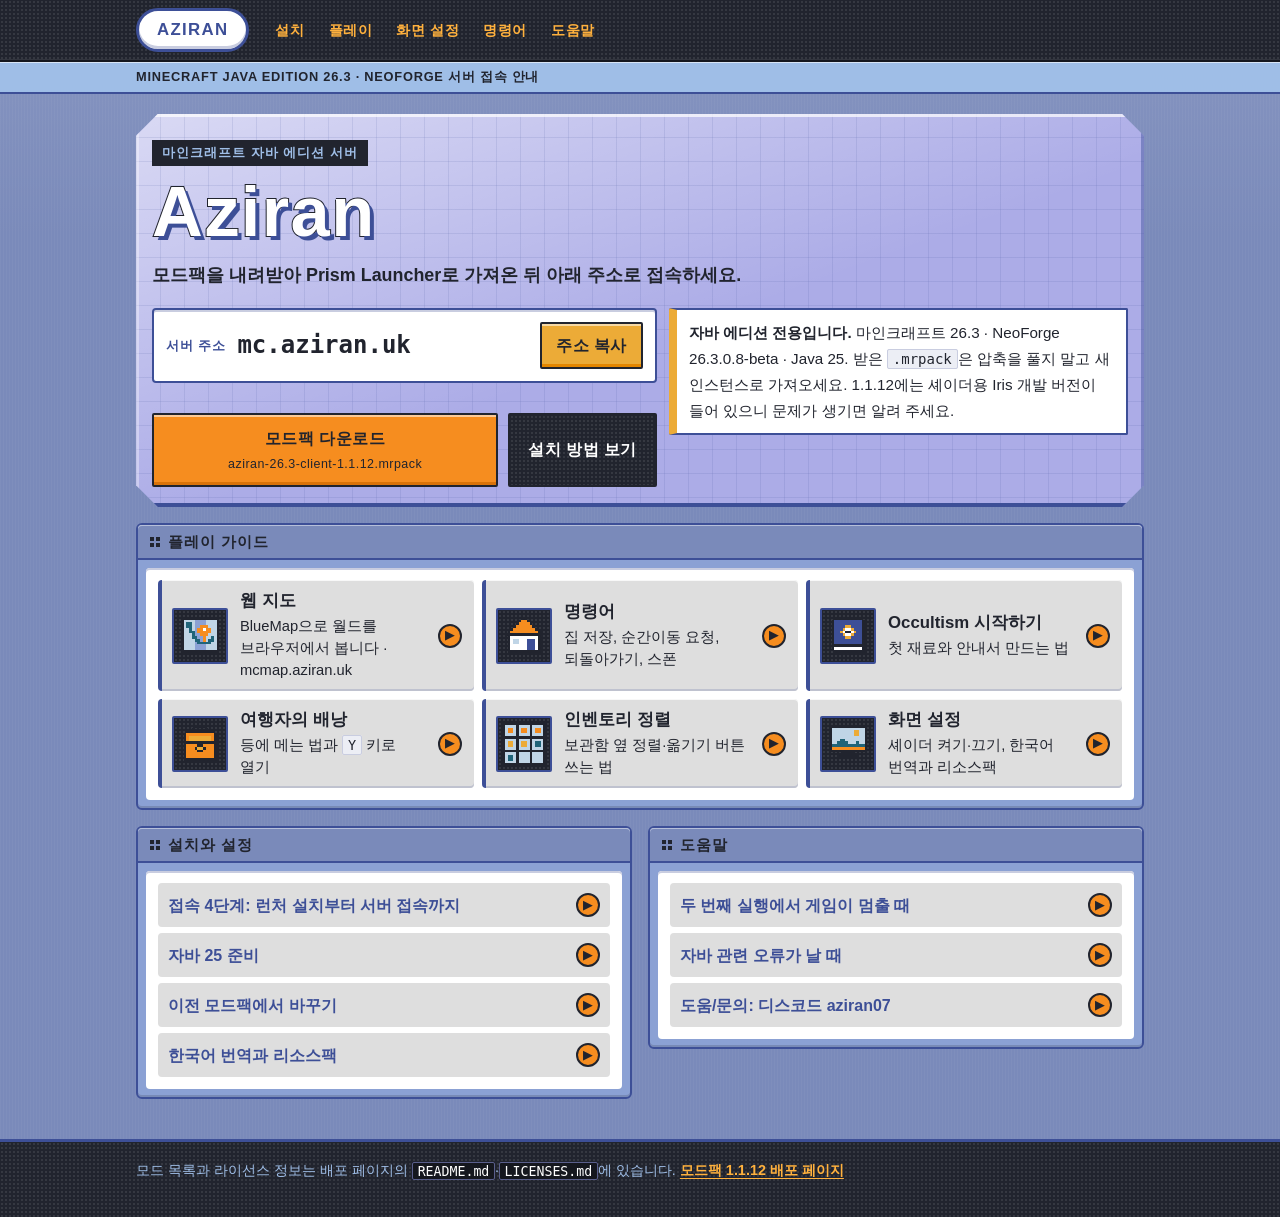
==== commit ed6b06cb: "Include Curios backpack persistence patch in client pack 1.1.12" ====
--- a/site/index.html
+++ b/site/index.html
@@ -52,9 +52,9 @@
         <p class="copy-status" id="copy-status" role="status" aria-live="polite"></p>
 
         <div class="cta-row">
-          <a class="btn btn-primary" href="https://github.com/aziran07/AziranMinecraftServer/releases/download/client-1.1.11/aziran-26.3-client-1.1.11.mrpack">
+          <a class="btn btn-primary" href="https://github.com/aziran07/AziranMinecraftServer/releases/download/client-1.1.12/aziran-26.3-client-1.1.12.mrpack">
             모드팩 다운로드
-            <span class="btn-sub">aziran-26.3-client-1.1.11.mrpack</span>
+            <span class="btn-sub">aziran-26.3-client-1.1.12.mrpack</span>
           </a>
           <a class="btn btn-quiet" href="join.html#steps">설치 방법 보기</a>
         </div>
@@ -63,7 +63,7 @@
       <p class="note note-hero">
         <strong>자바 에디션 전용입니다.</strong> 마인크래프트 26.3 · NeoForge 26.3.0.8-beta · Java 25.
         받은 <code>.mrpack</code>은 압축을 풀지 말고 새 인스턴스로 가져오세요.
-        1.1.11에는 셰이더용 Iris 개발 버전이 들어 있으니 문제가 생기면 알려 주세요.
+        1.1.12에는 셰이더용 Iris 개발 버전이 들어 있으니 문제가 생기면 알려 주세요.
       </p>
     </div>
   </section>
@@ -167,7 +167,7 @@
   <div class="wrap">
     <p>
       모드 목록과 라이선스 정보는 배포 페이지의 <code>README.md</code>·<code>LICENSES.md</code>에 있습니다.
-      <a href="https://github.com/aziran07/AziranMinecraftServer/releases/tag/client-1.1.11">모드팩 1.1.11 배포 페이지</a>
+      <a href="https://github.com/aziran07/AziranMinecraftServer/releases/tag/client-1.1.12">모드팩 1.1.12 배포 페이지</a>
     </p>
   </div>
 </footer>
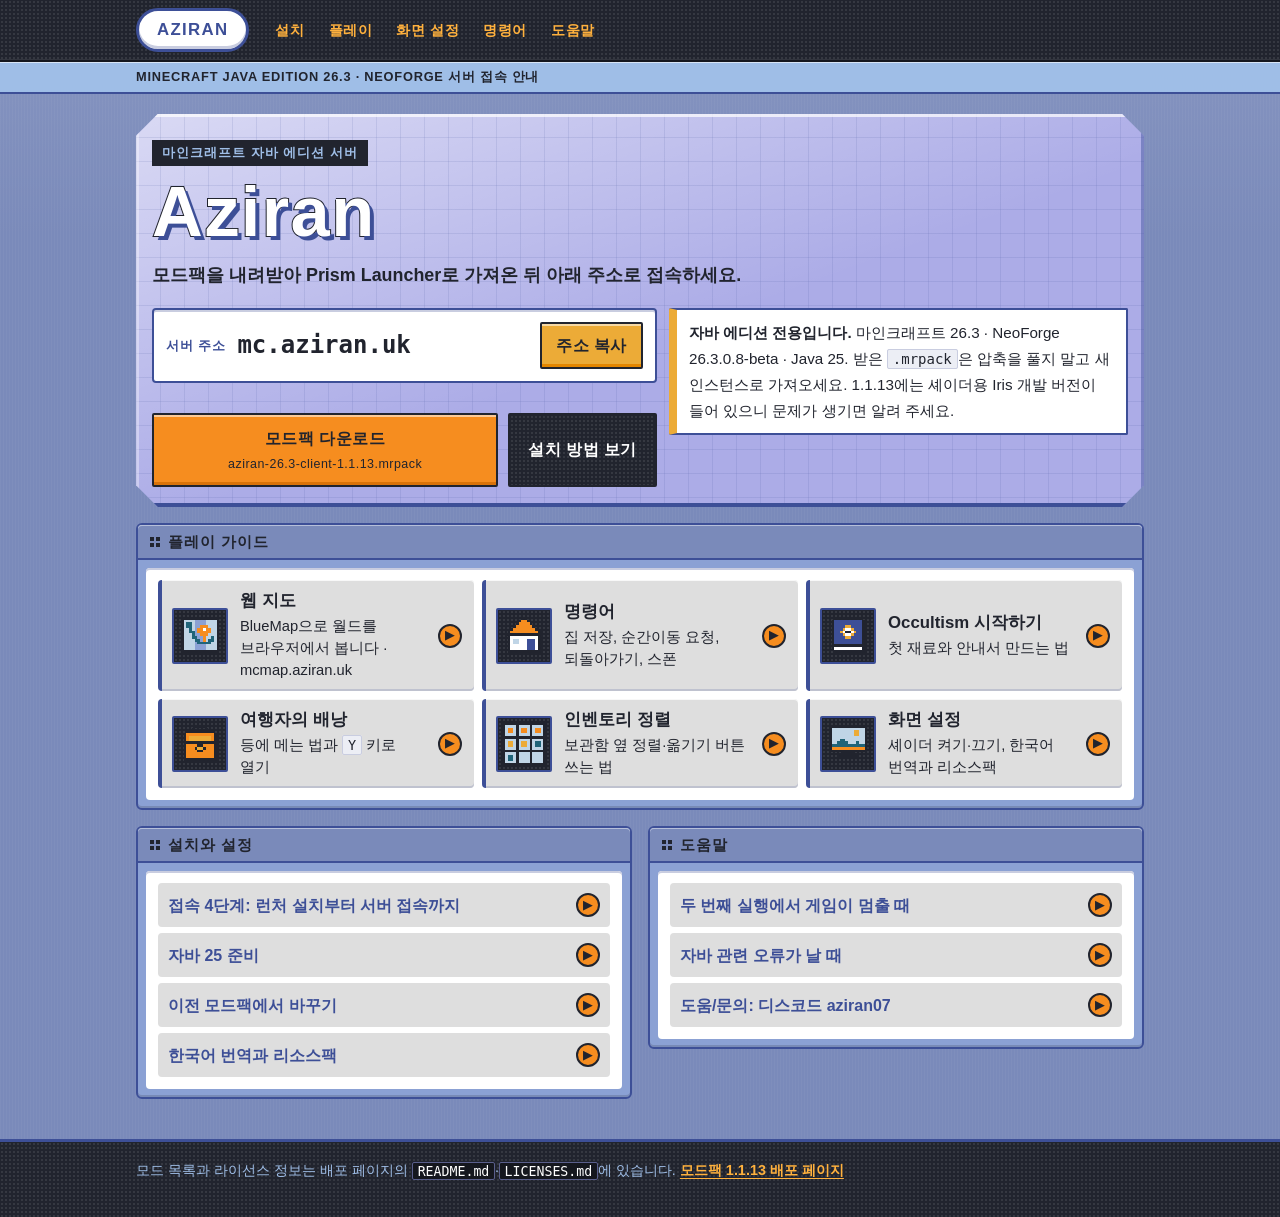
==== commit fae58cab: "Use official Curios persistence fix and prepare client 1.1.13" ====
--- a/site/index.html
+++ b/site/index.html
@@ -52,9 +52,9 @@
         <p class="copy-status" id="copy-status" role="status" aria-live="polite"></p>
 
         <div class="cta-row">
-          <a class="btn btn-primary" href="https://github.com/aziran07/AziranMinecraftServer/releases/download/client-1.1.12/aziran-26.3-client-1.1.12.mrpack">
+          <a class="btn btn-primary" href="https://github.com/aziran07/AziranMinecraftServer/releases/download/client-1.1.13/aziran-26.3-client-1.1.13.mrpack">
             모드팩 다운로드
-            <span class="btn-sub">aziran-26.3-client-1.1.12.mrpack</span>
+            <span class="btn-sub">aziran-26.3-client-1.1.13.mrpack</span>
           </a>
           <a class="btn btn-quiet" href="join.html#steps">설치 방법 보기</a>
         </div>
@@ -63,7 +63,7 @@
       <p class="note note-hero">
         <strong>자바 에디션 전용입니다.</strong> 마인크래프트 26.3 · NeoForge 26.3.0.8-beta · Java 25.
         받은 <code>.mrpack</code>은 압축을 풀지 말고 새 인스턴스로 가져오세요.
-        1.1.12에는 셰이더용 Iris 개발 버전이 들어 있으니 문제가 생기면 알려 주세요.
+        1.1.13에는 셰이더용 Iris 개발 버전이 들어 있으니 문제가 생기면 알려 주세요.
       </p>
     </div>
   </section>
@@ -167,7 +167,7 @@
   <div class="wrap">
     <p>
       모드 목록과 라이선스 정보는 배포 페이지의 <code>README.md</code>·<code>LICENSES.md</code>에 있습니다.
-      <a href="https://github.com/aziran07/AziranMinecraftServer/releases/tag/client-1.1.12">모드팩 1.1.12 배포 페이지</a>
+      <a href="https://github.com/aziran07/AziranMinecraftServer/releases/tag/client-1.1.13">모드팩 1.1.13 배포 페이지</a>
     </p>
   </div>
 </footer>
